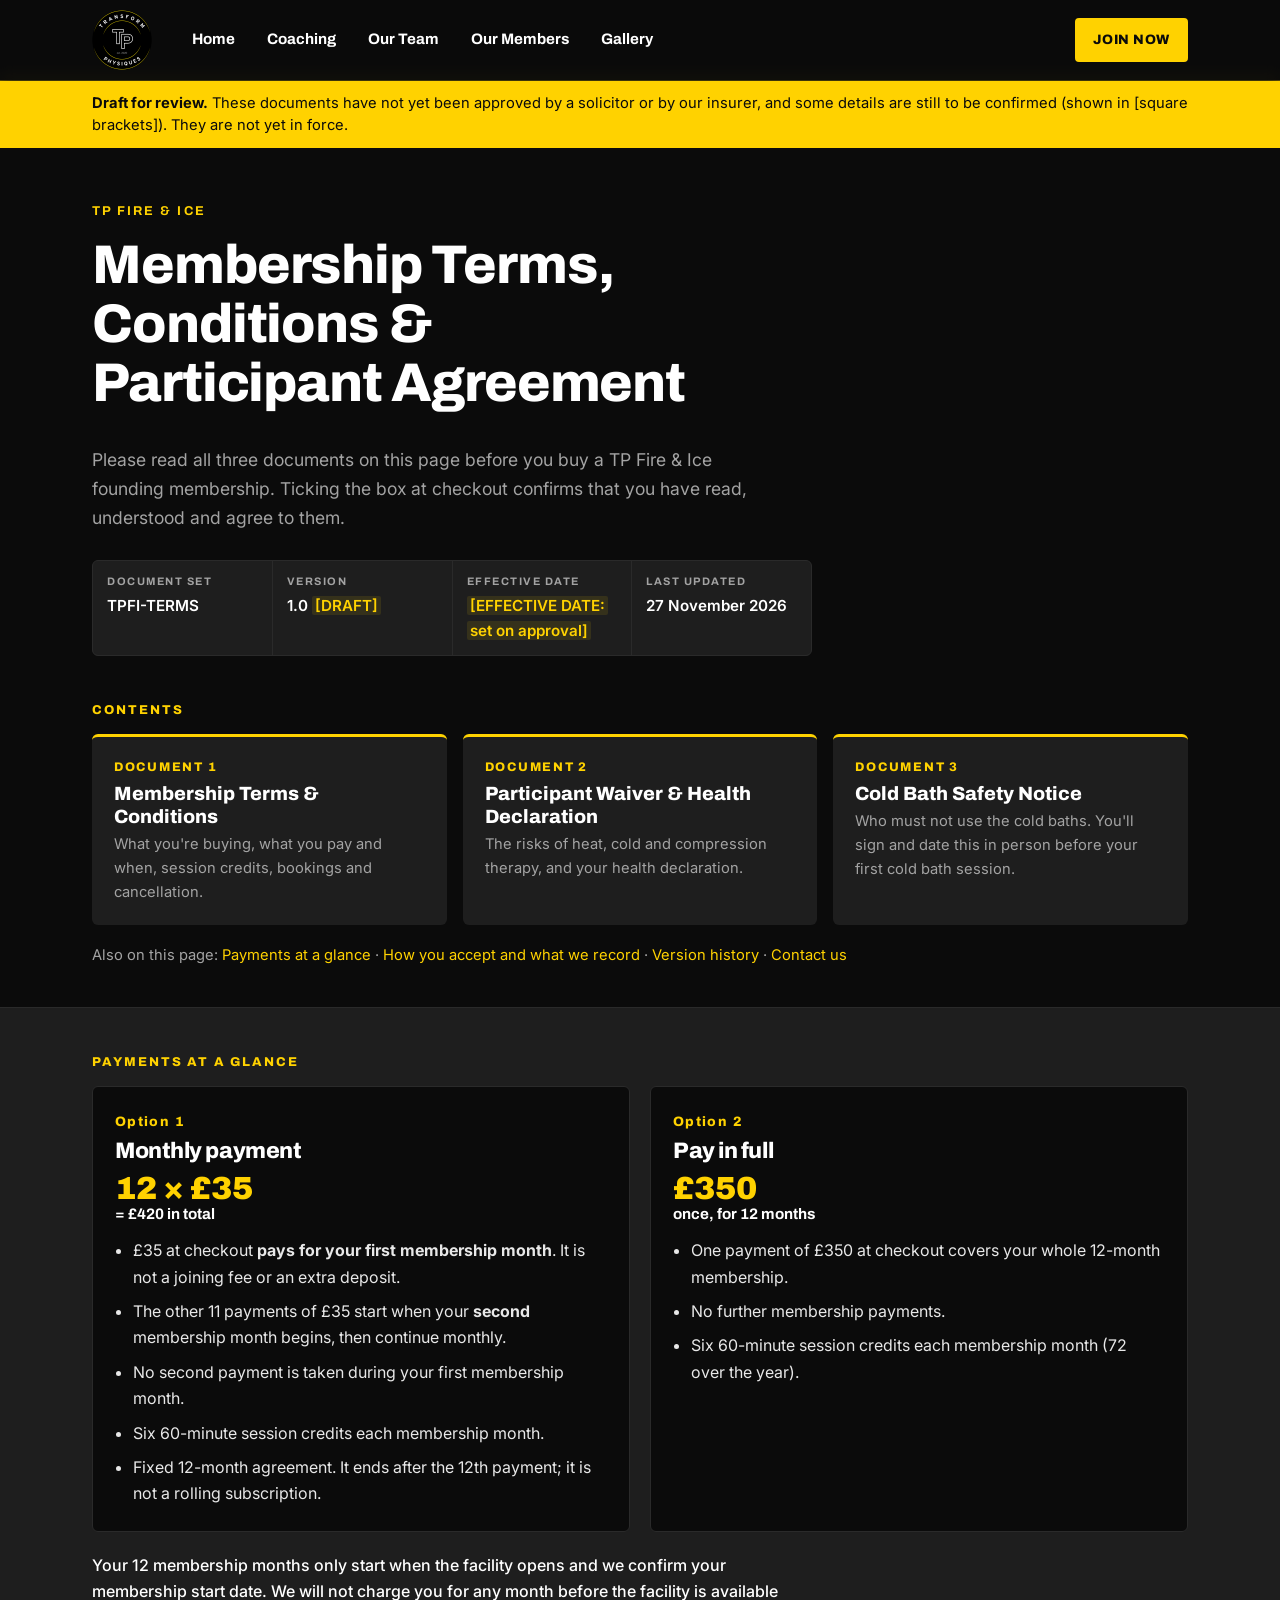
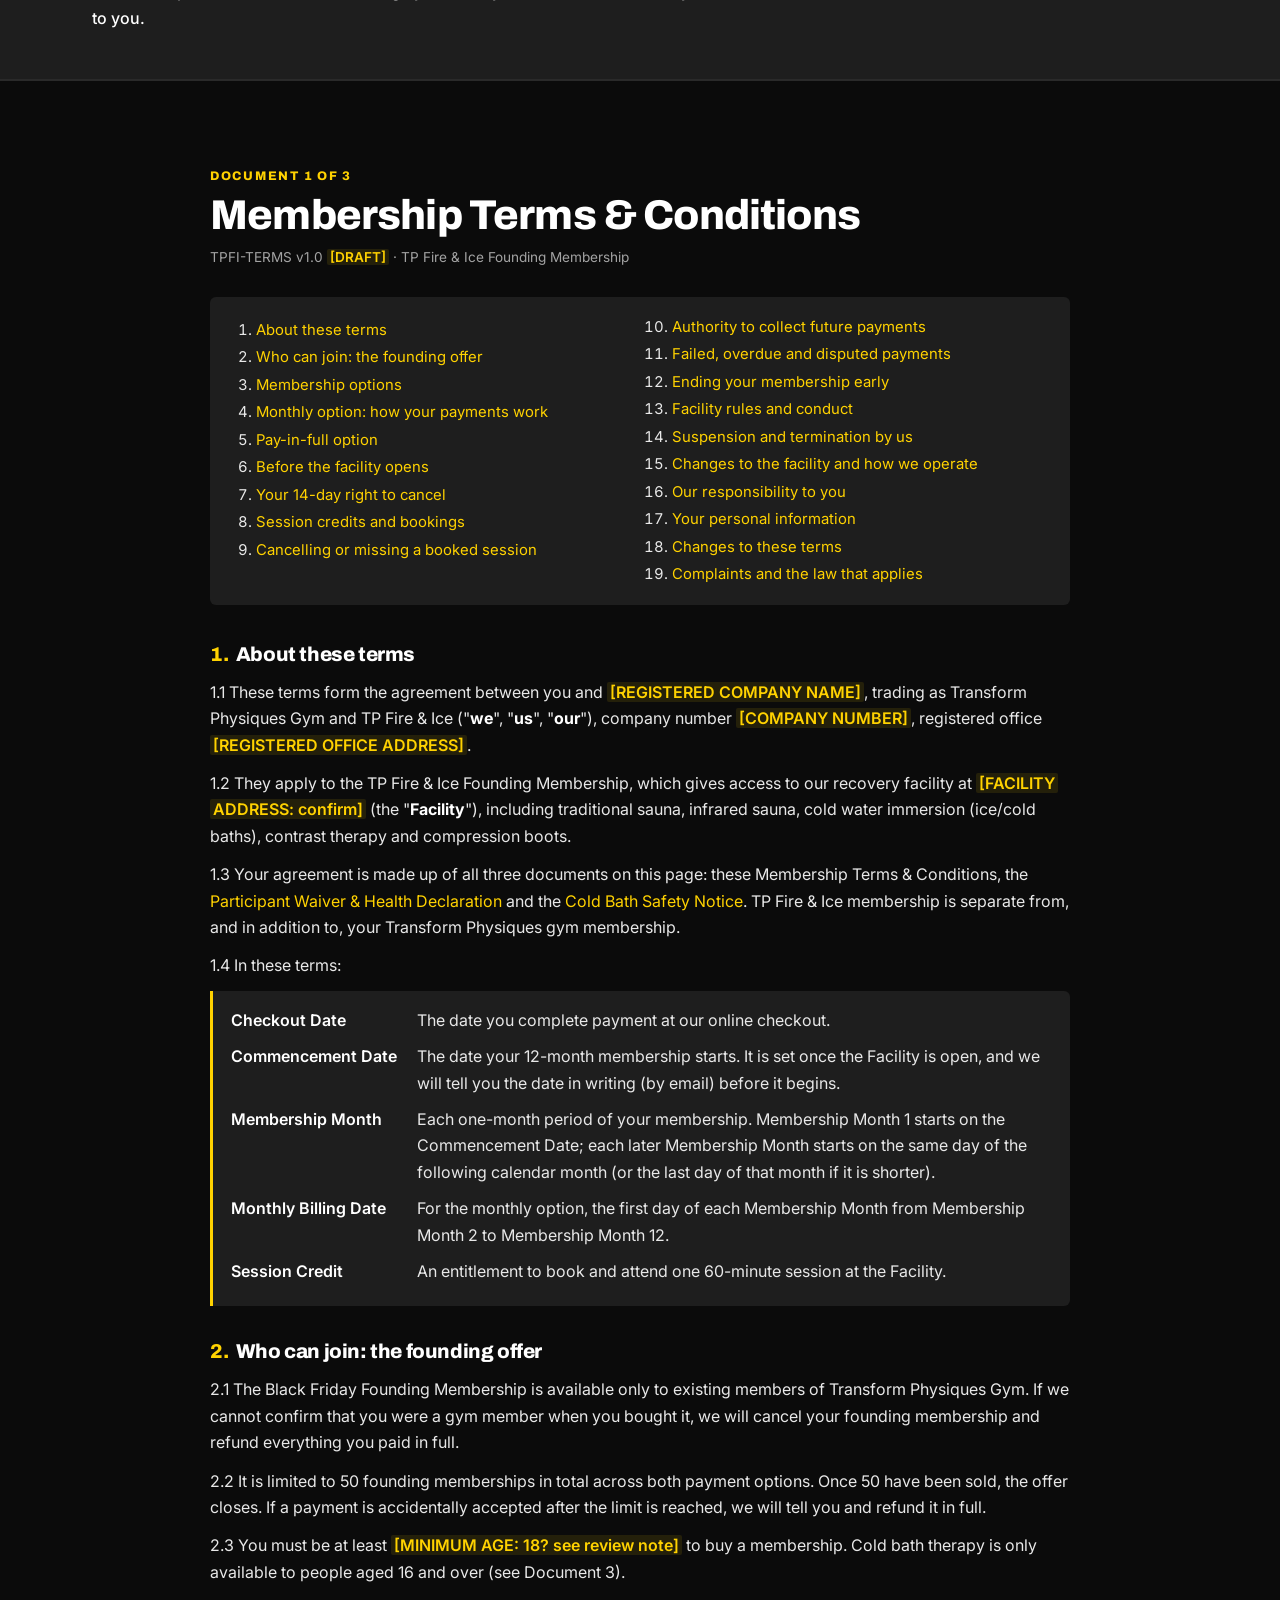
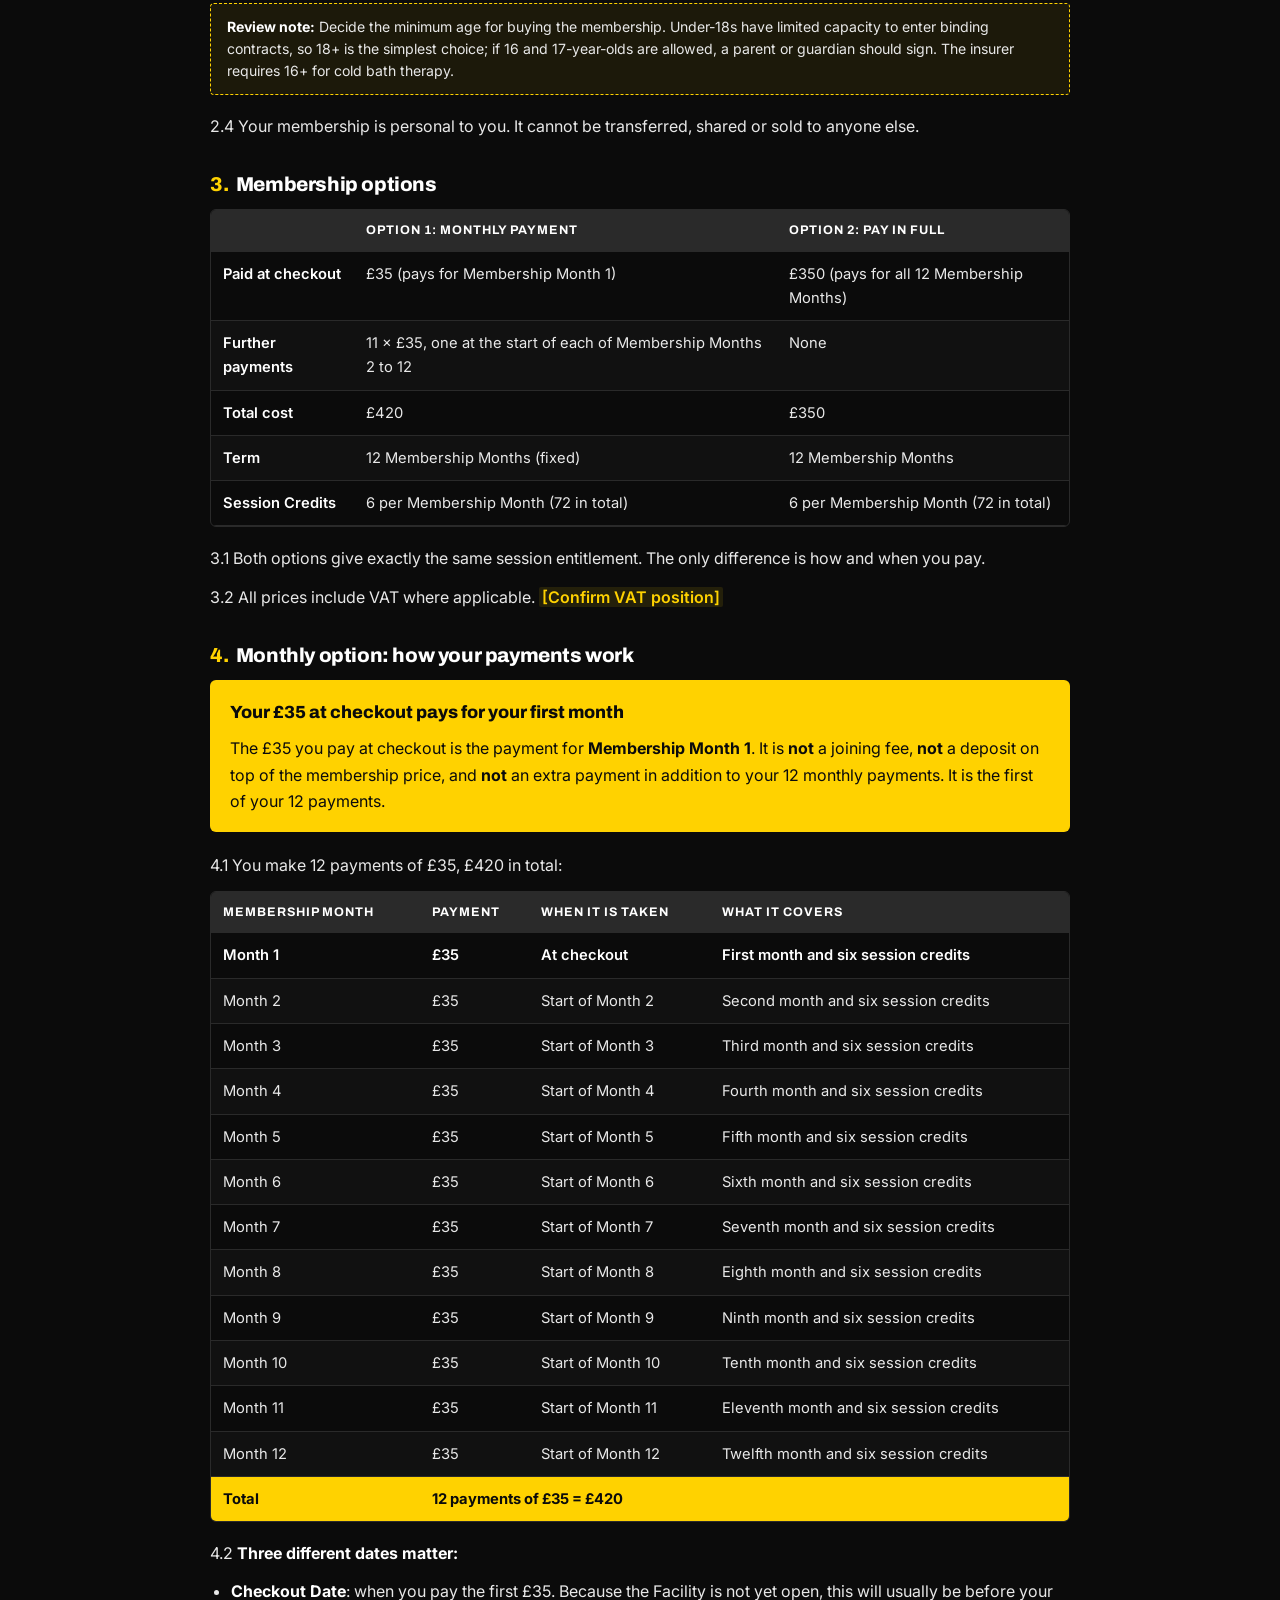
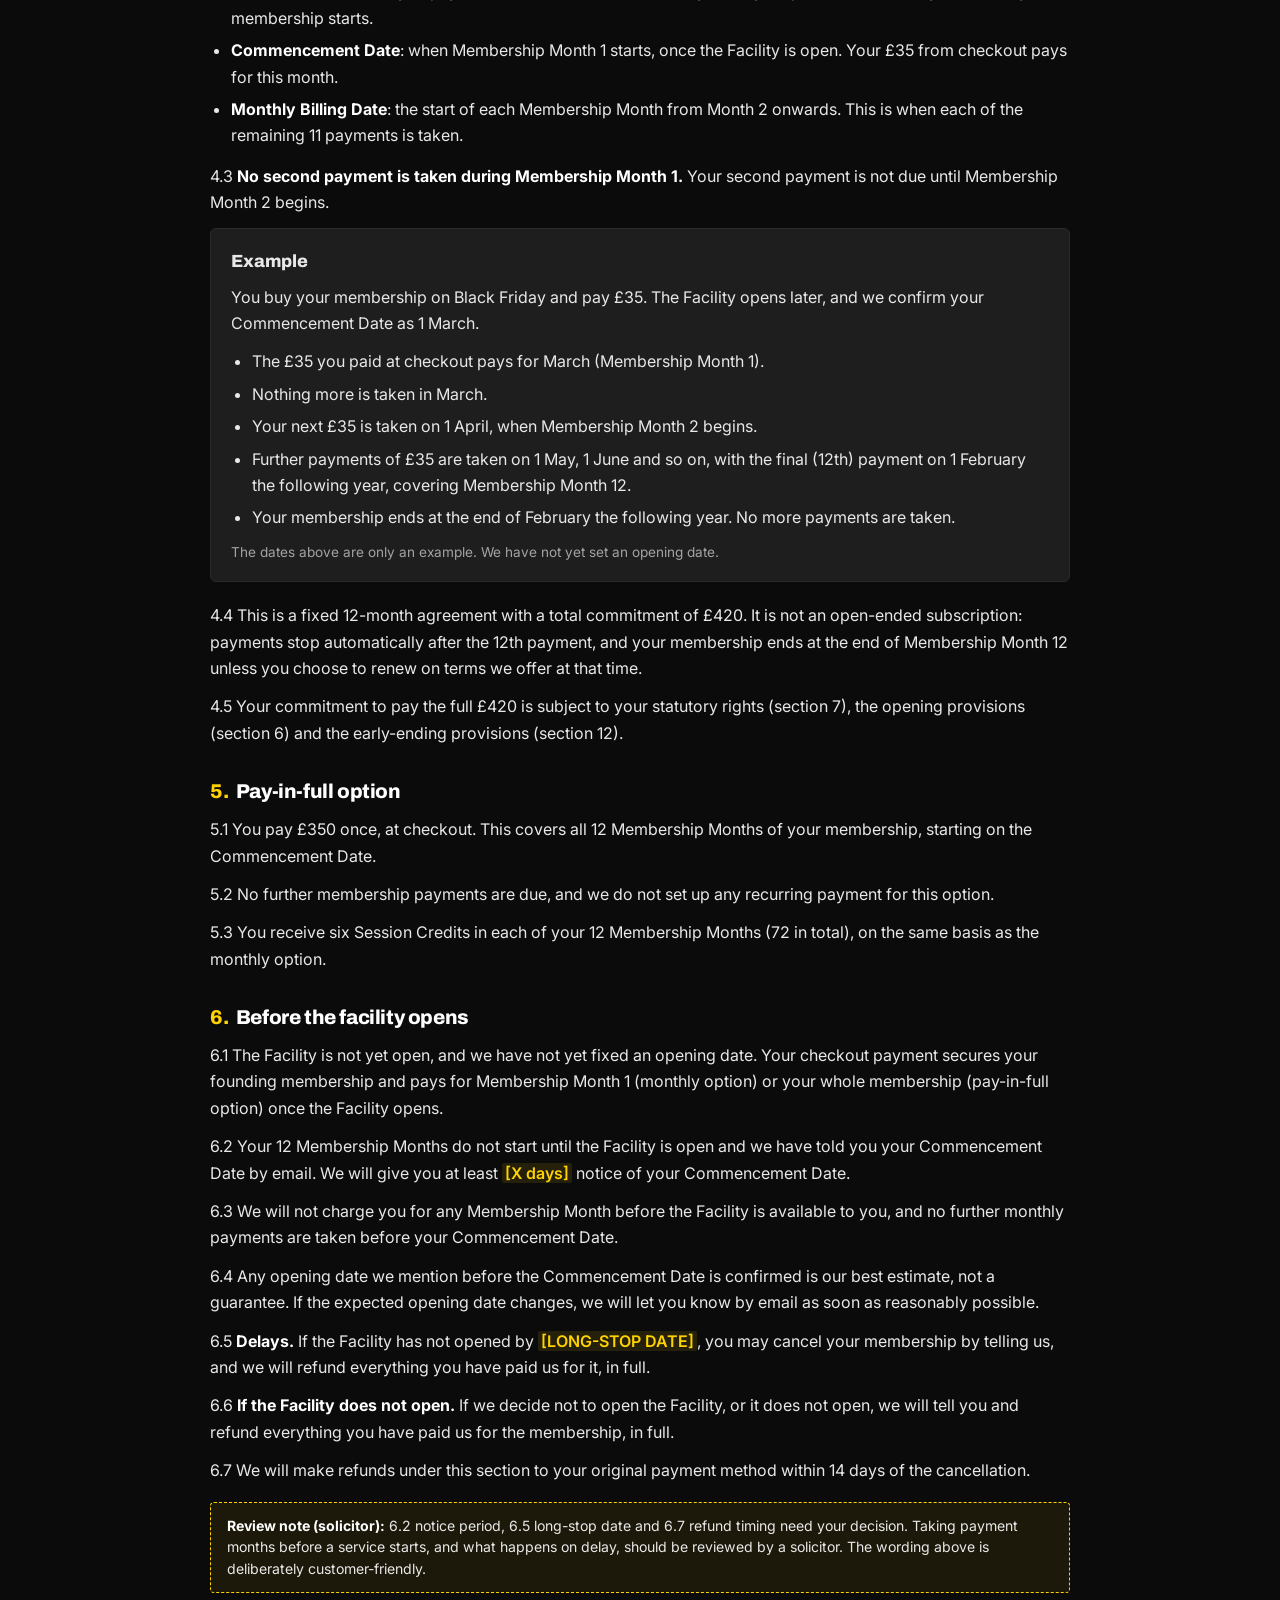
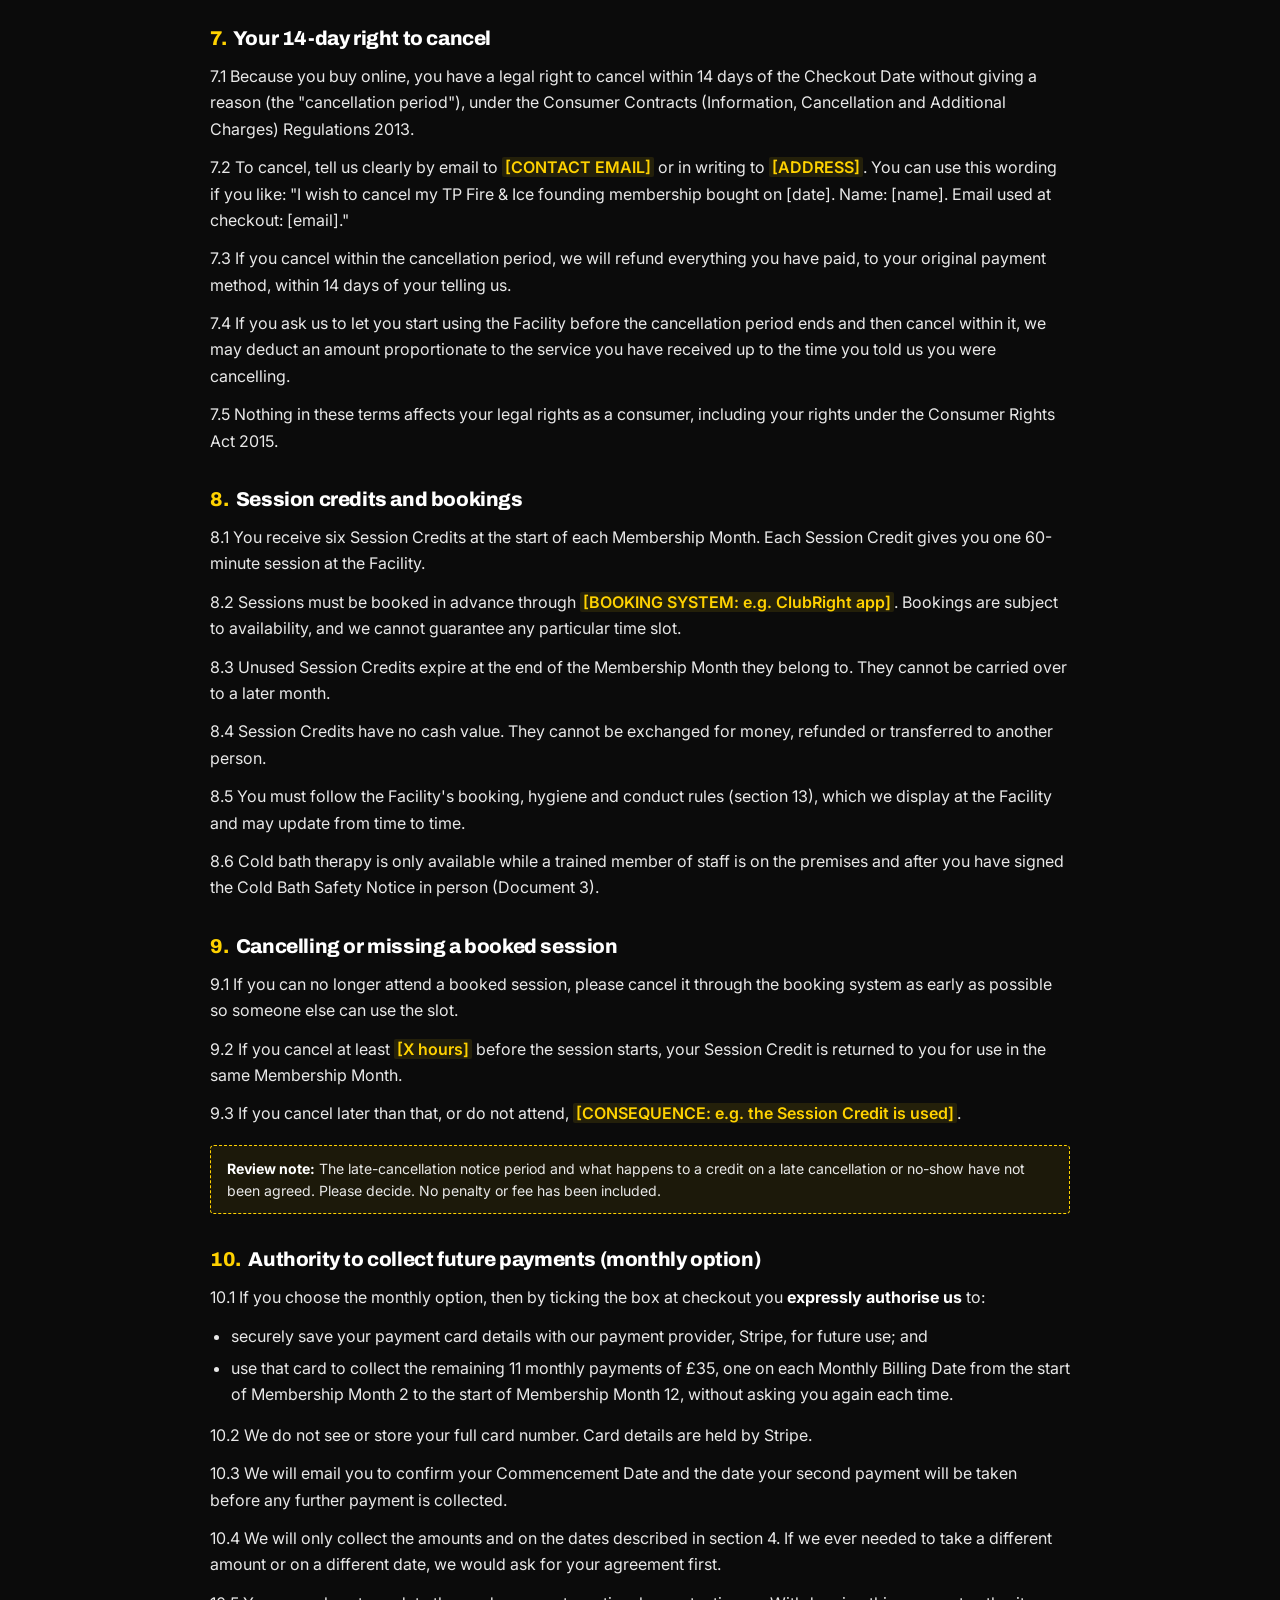
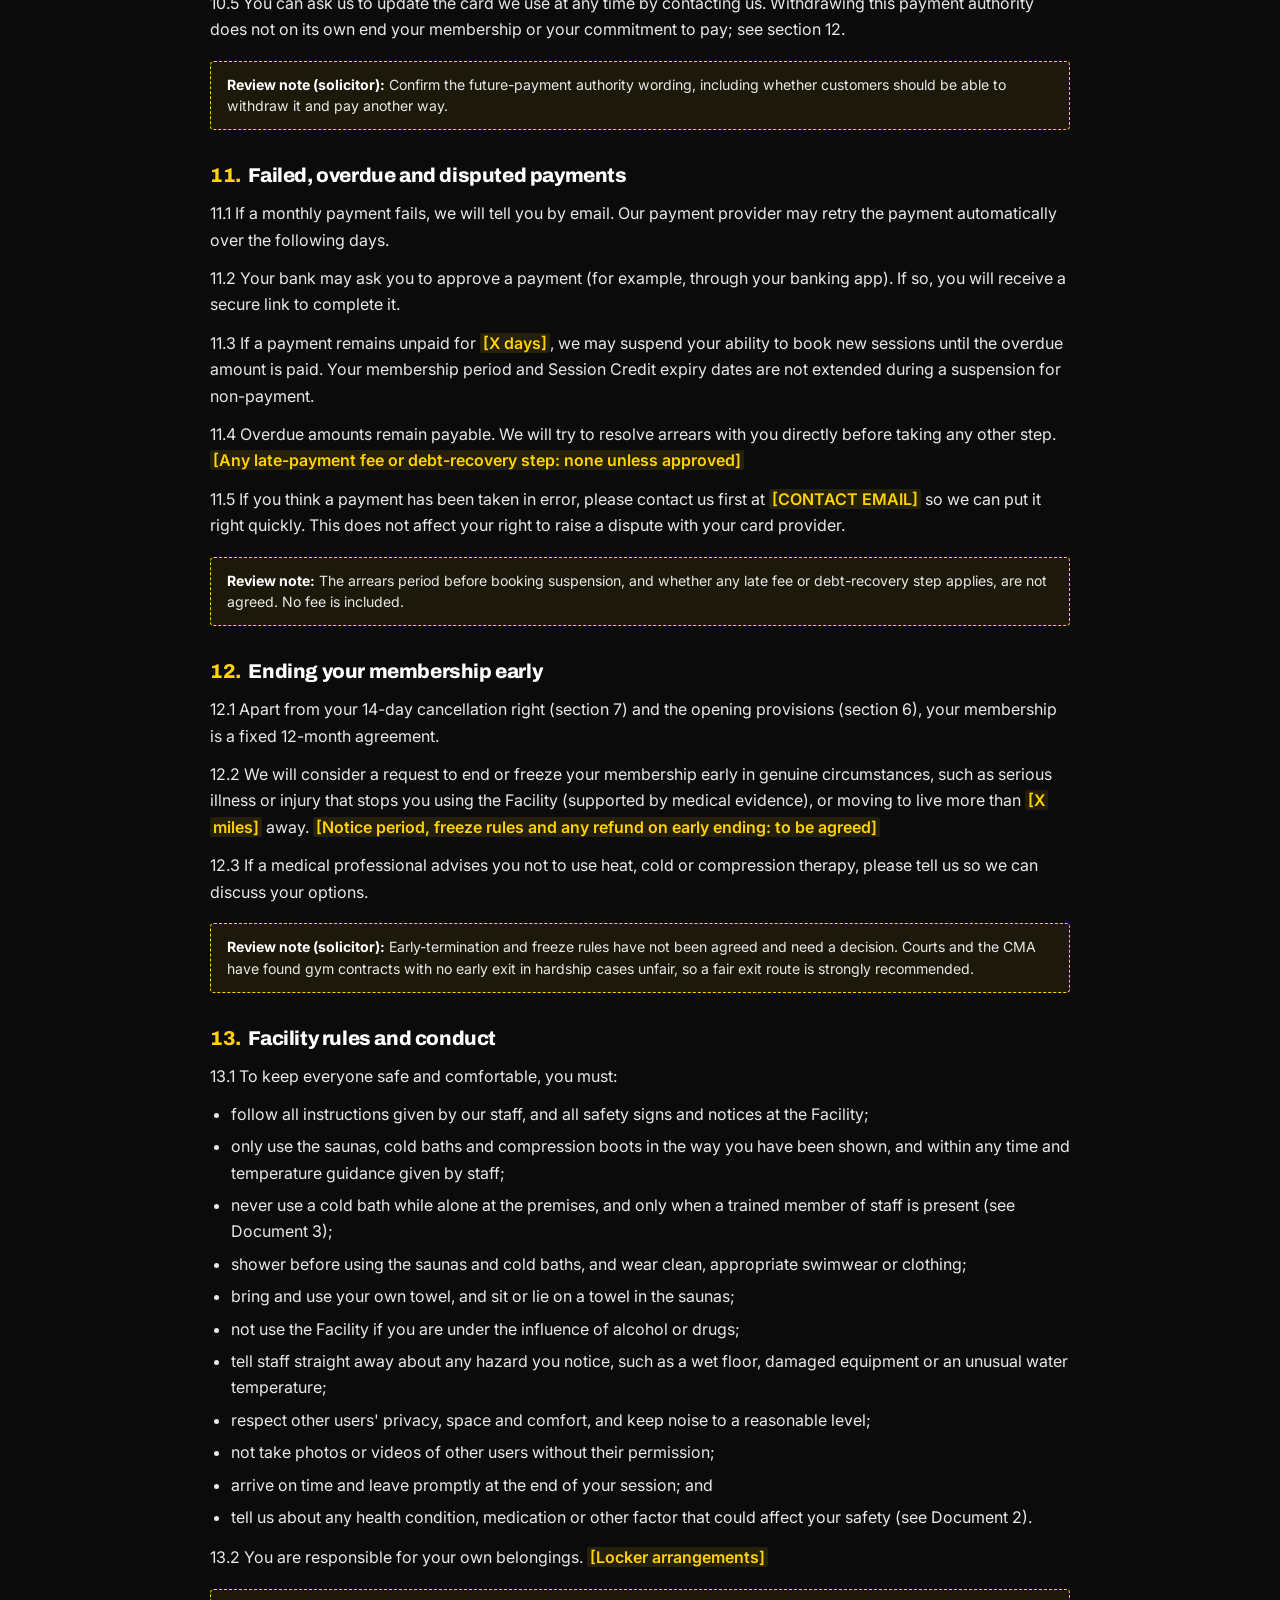
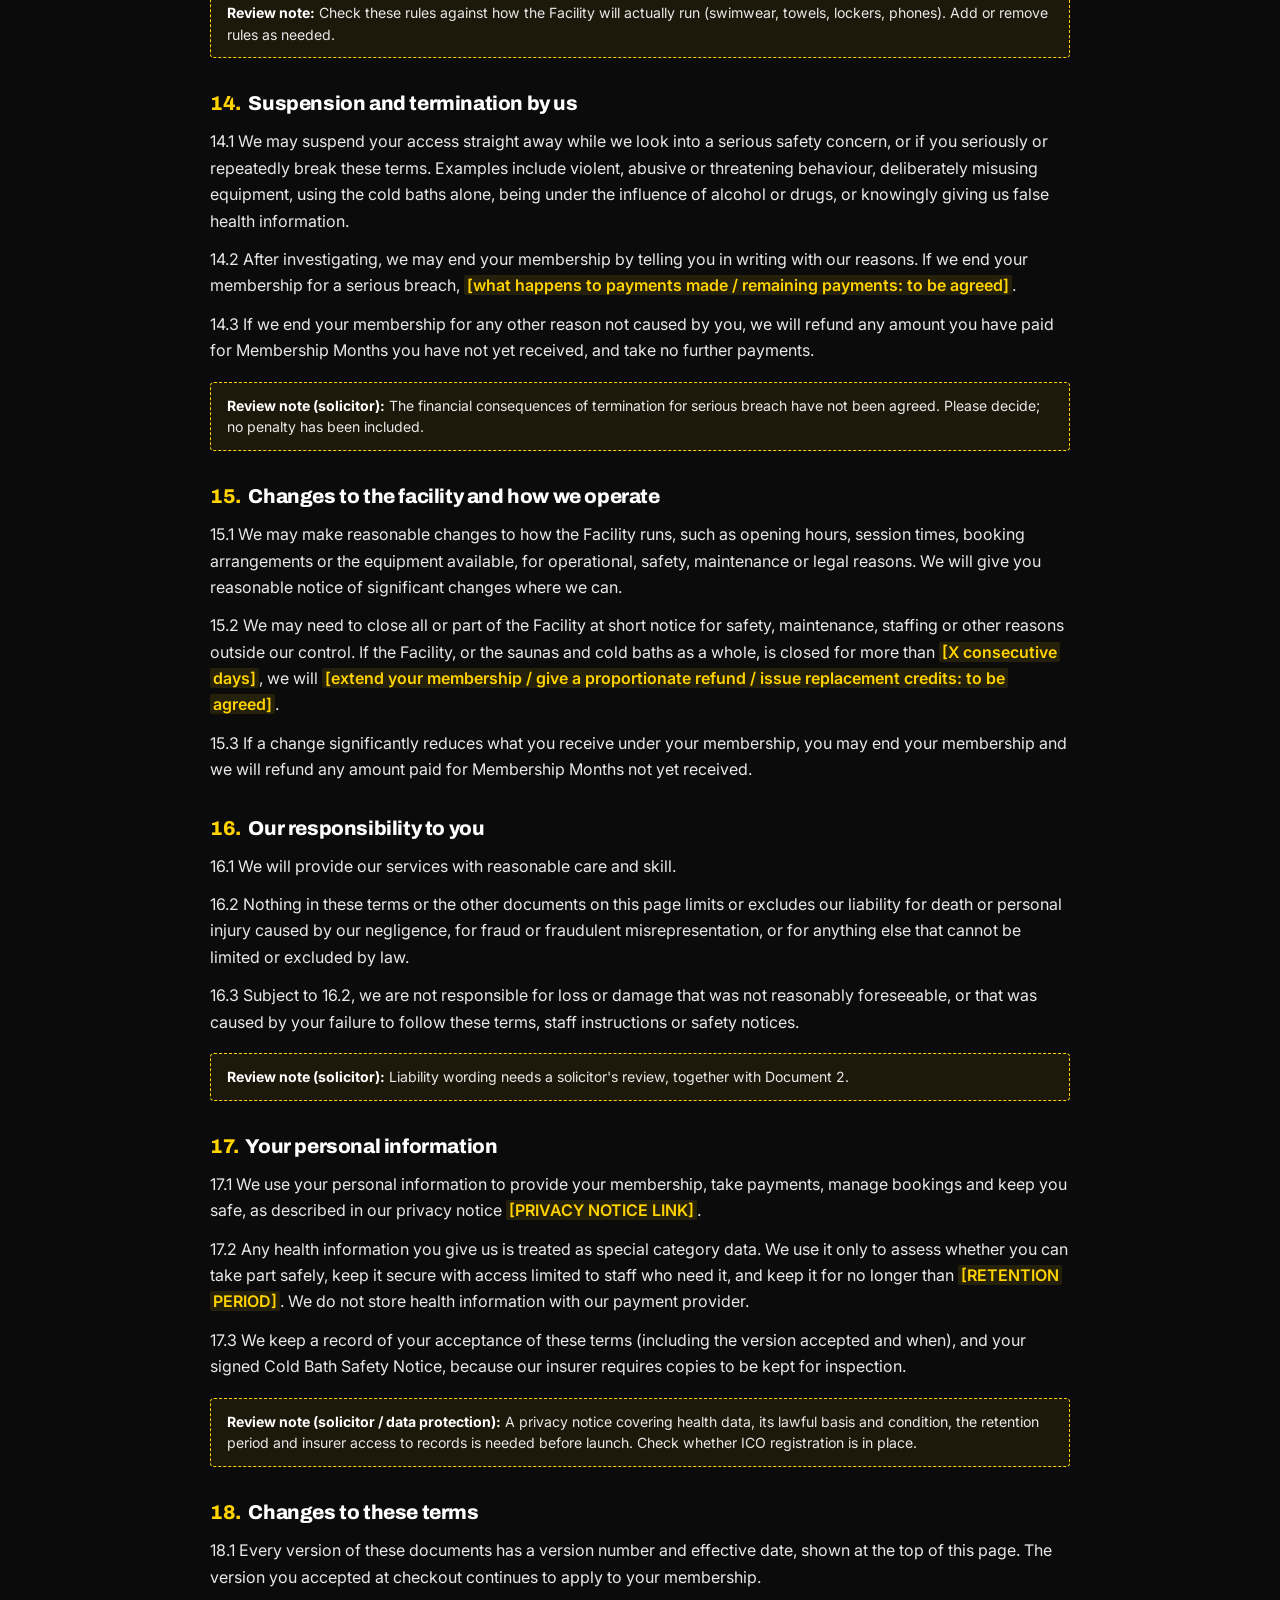
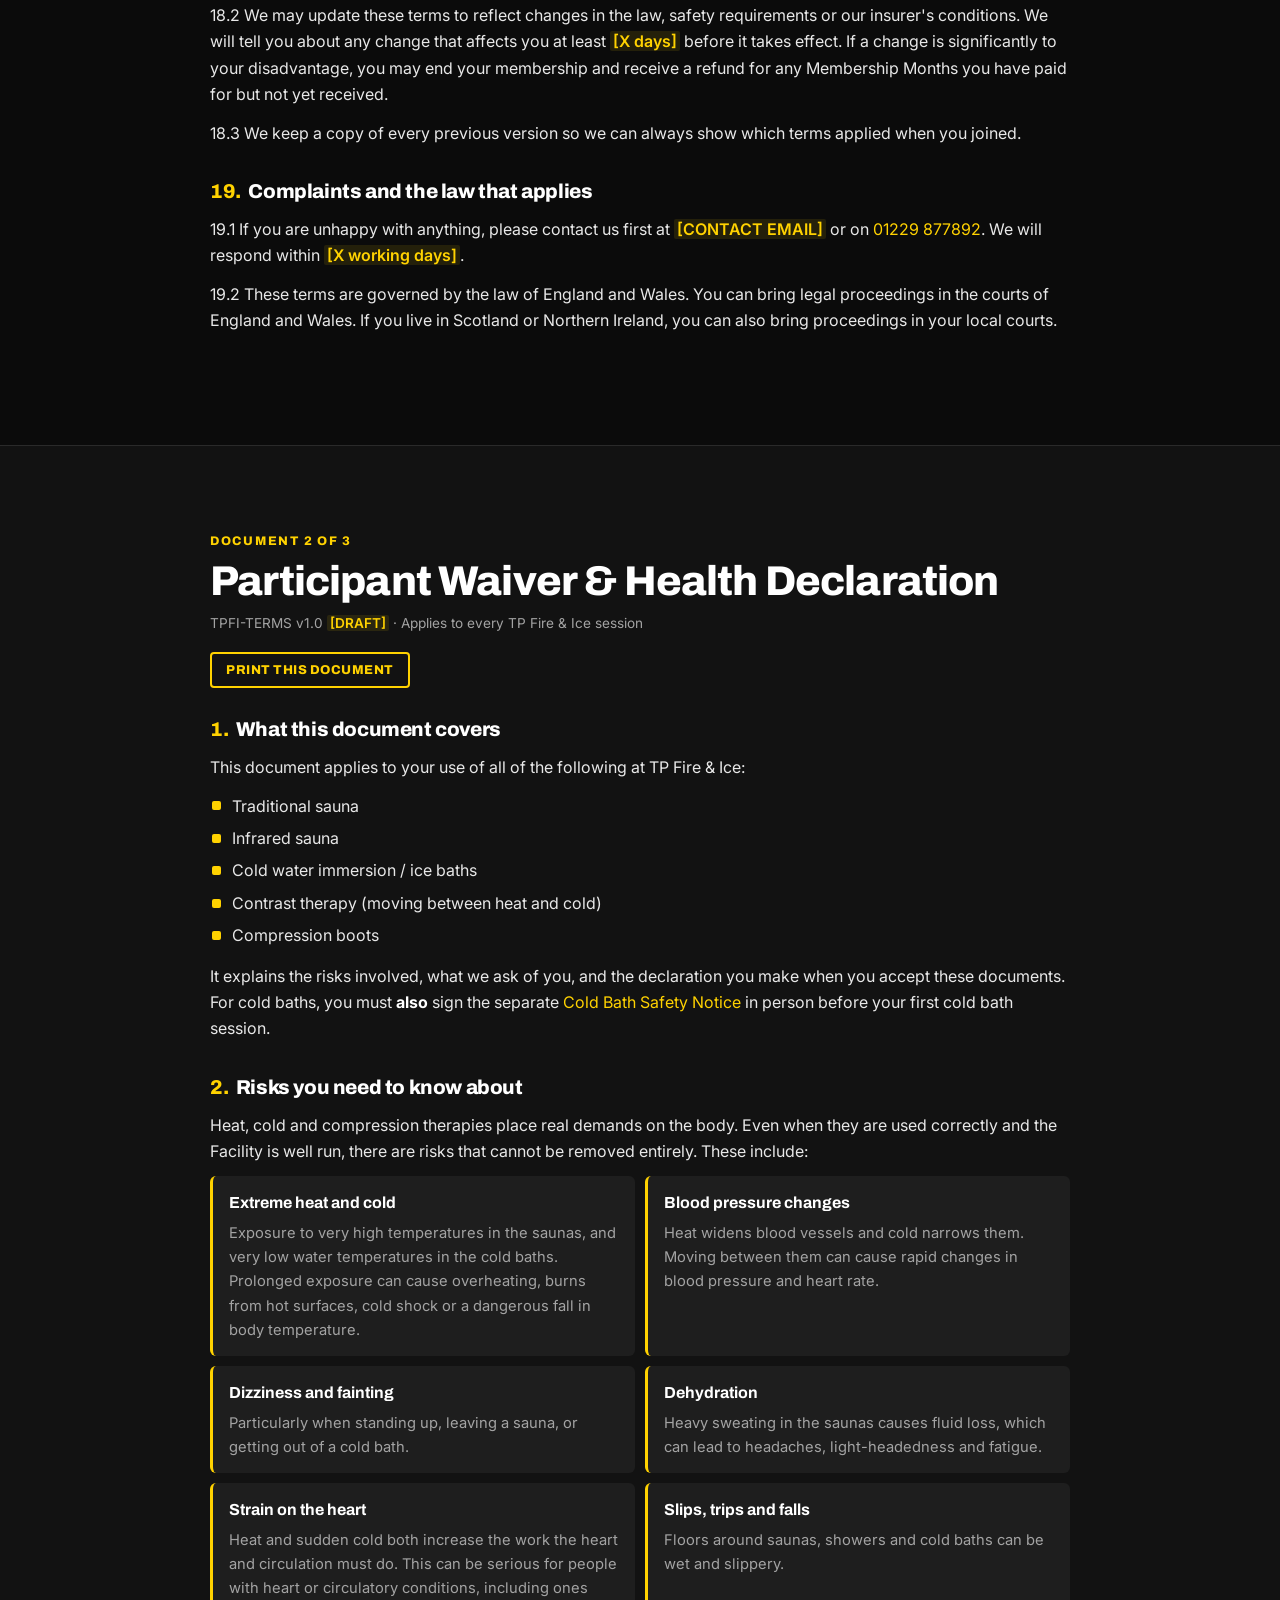
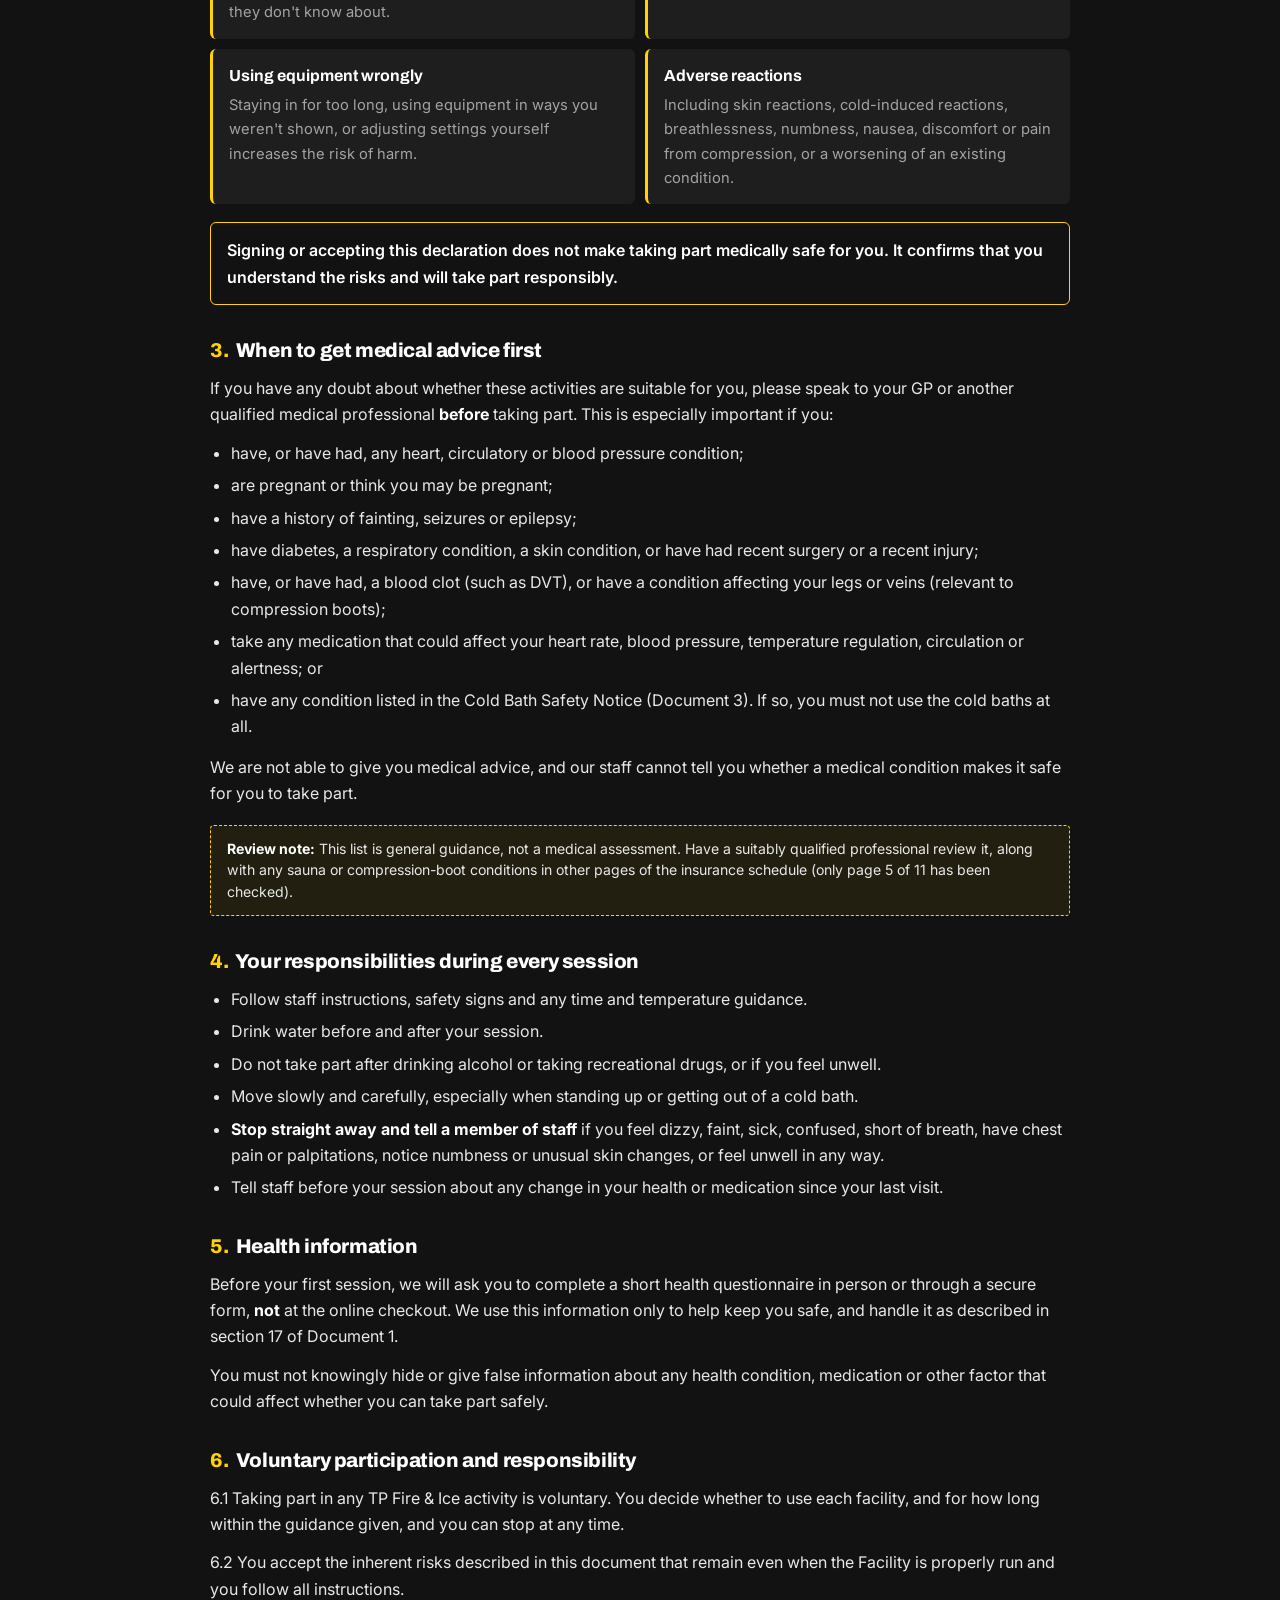
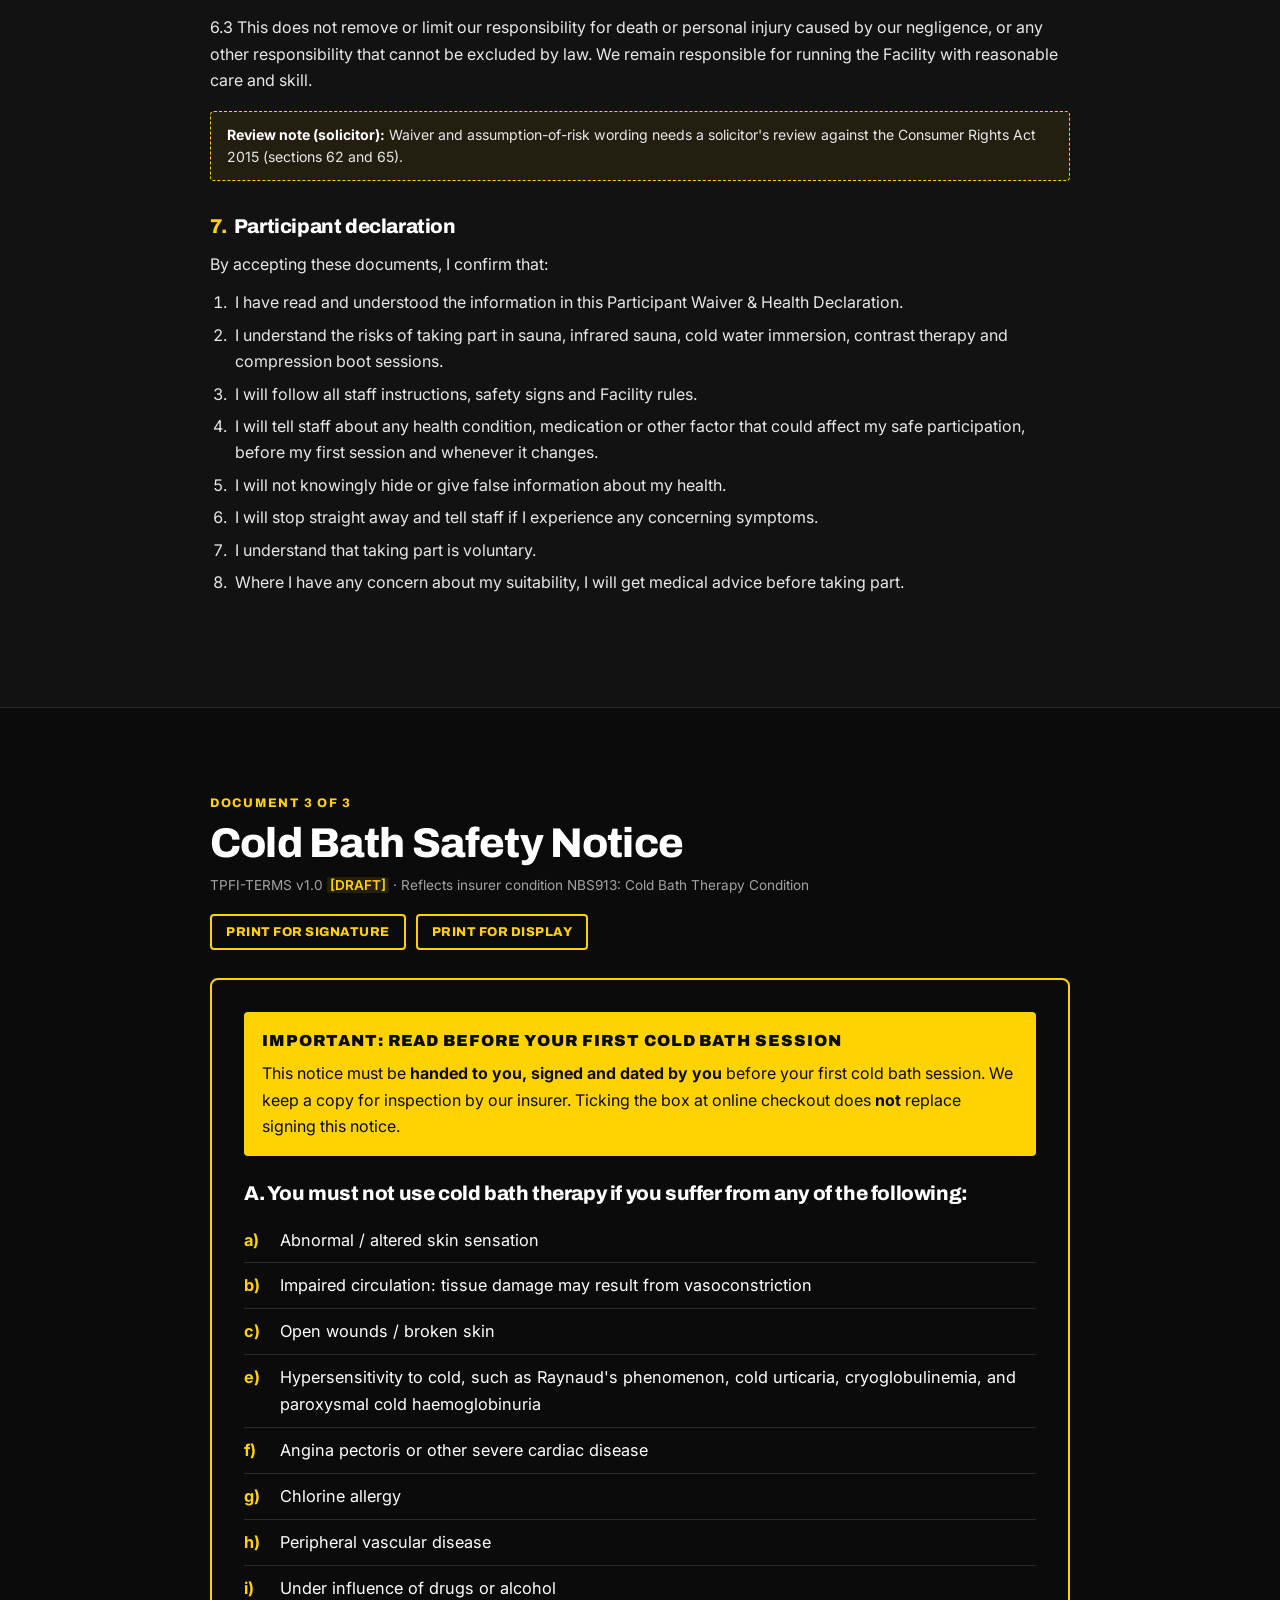
==== fire-and-ice-terms.html @ a5e2177a "Add draft TP Fire & Ice membership terms page New /fire-and-ice-terms page with the founding members" ====
<!DOCTYPE html>
<html lang="en-GB">
<head>
  <meta charset="UTF-8">
  <meta name="viewport" content="width=device-width, initial-scale=1">
  <title>TP Fire &amp; Ice – Membership Terms, Conditions &amp; Participant Agreement | Transform Physiques Gym</title>
  <meta name="description" content="TP Fire &amp; Ice founding membership terms and conditions, participant waiver and health declaration, and cold bath safety notice.">
  <meta name="theme-color" content="#0B0B0B">

  <!-- ✏️ DRAFT: keep "noindex" while these documents are awaiting solicitor and insurer
       review. Remove this line once version 1.0 is approved and published. -->
  <meta name="robots" content="noindex">

  <link rel="icon" href="images/favicon-64.png" type="image/png">
  <link rel="apple-touch-icon" href="images/logo.png">

  <link rel="preconnect" href="https://fonts.googleapis.com">
  <link rel="preconnect" href="https://fonts.gstatic.com" crossorigin>
  <link href="https://fonts.googleapis.com/css2?family=Archivo:wght@700;800;900&family=Inter:wght@400;500;600&display=swap" rel="stylesheet">

  <link rel="stylesheet" href="css/styles.css">
  <link rel="stylesheet" href="css/terms.css">
</head>
<!--
  ✏️ DOCUMENT STATUS
  data-doc-status="draft"  → shows the yellow "draft" banner and the "Review note" boxes.
  data-doc-status="final"  → hides both. Only switch to "final" once the wording has been
                             approved by your solicitor and (for the Cold Bath Safety Notice)
                             your insurer, and every [PLACEHOLDER] has been filled in.
-->
<body data-doc-status="draft">
  <a class="skip-link" href="#main">Skip to content</a>

  <!-- ===== HEADER ===== -->
  <header class="site-header">
    <div class="container header-inner">
      <a class="logo logo-img" href="index.html"><img src="images/logo-header.png" alt="Transform Physiques Gym, home" width="240" height="240"></a>

      <nav class="main-nav" aria-label="Main">
        <ul>
          <li><a href="index.html">Home</a></li>
          <li><a href="coaching.html">Coaching</a></li>
          <li><a href="team.html">Our Team</a></li>
          <li><a href="members.html">Our Members</a></li>
          <li><a href="gallery.html">Gallery</a></li>
        </ul>
      </nav>

      <div class="header-actions">
        <a class="btn" data-join href="#">Join now</a>
        <button class="nav-toggle" type="button" aria-label="Menu" aria-expanded="false">
          <span></span><span></span><span></span>
        </button>
      </div>
    </div>
  </header>

  <main id="main" class="terms-page">

    <!-- ===== DRAFT BANNER (hidden when data-doc-status="final") ===== -->
    <div class="draft-banner" role="note">
      <div class="container">
        <strong>Draft for review.</strong> These documents have not yet been approved by a solicitor or by our insurer, and some details are still to be confirmed (shown in [square brackets]). They are not yet in force.
      </div>
    </div>

    <!-- ===== INTRO ===== -->
    <section class="page-intro terms-intro">
      <div class="container">
        <span class="eyebrow">TP Fire &amp; Ice</span>
        <h1>Membership Terms, Conditions &amp; Participant Agreement</h1>
        <p>Please read all three documents on this page before you buy a TP Fire &amp; Ice founding membership. Ticking the box at checkout confirms that you have read, understood and agree to them.</p>

        <dl class="doc-meta">
          <div><dt>Document set</dt><dd>TPFI-TERMS</dd></div>
          <div><dt>Version</dt><dd>1.0 <span class="ph">[DRAFT]</span></dd></div>
          <div><dt>Effective date</dt><dd><span class="ph">[EFFECTIVE DATE: set on approval]</span></dd></div>
          <div><dt>Last updated</dt><dd>27 November 2026</dd></div>
        </dl>
      </div>
    </section>

    <!-- ===== CONTENTS ===== -->
    <section class="terms-contents" aria-labelledby="contents-title">
      <div class="container">
        <h2 id="contents-title" class="contents-title">Contents</h2>
        <ol class="doc-cards">
          <li>
            <a class="doc-card" href="#membership-terms">
              <span class="doc-num">Document 1</span>
              <span class="doc-name">Membership Terms &amp; Conditions</span>
              <span class="doc-desc">What you're buying, what you pay and when, session credits, bookings and cancellation.</span>
            </a>
          </li>
          <li>
            <a class="doc-card" href="#participant-waiver">
              <span class="doc-num">Document 2</span>
              <span class="doc-name">Participant Waiver &amp; Health Declaration</span>
              <span class="doc-desc">The risks of heat, cold and compression therapy, and your health declaration.</span>
            </a>
          </li>
          <li>
            <a class="doc-card" href="#cold-bath-notice">
              <span class="doc-num">Document 3</span>
              <span class="doc-name">Cold Bath Safety Notice</span>
              <span class="doc-desc">Who must not use the cold baths. You'll sign and date this in person before your first cold bath session.</span>
            </a>
          </li>
        </ol>
        <p class="contents-extra">Also on this page: <a href="#at-a-glance">Payments at a glance</a> · <a href="#acceptance">How you accept and what we record</a> · <a href="#version-history">Version history</a> · <a href="#contact">Contact us</a></p>
      </div>
    </section>

    <!-- ===== AT A GLANCE ===== -->
    <section class="terms-glance" id="at-a-glance" aria-labelledby="glance-title">
      <div class="container">
        <h2 id="glance-title" class="glance-title">Payments at a glance</h2>
        <div class="glance-grid">
          <article class="glance-card">
            <span class="usp-num">Option 1</span>
            <h3>Monthly payment</h3>
            <p class="glance-price">12 × £35 <span>= £420 in total</span></p>
            <ul>
              <li>£35 at checkout <strong>pays for your first membership month</strong>. It is not a joining fee or an extra deposit.</li>
              <li>The other 11 payments of £35 start when your <strong>second</strong> membership month begins, then continue monthly.</li>
              <li>No second payment is taken during your first membership month.</li>
              <li>Six 60-minute session credits each membership month.</li>
              <li>Fixed 12-month agreement. It ends after the 12th payment; it is not a rolling subscription.</li>
            </ul>
          </article>
          <article class="glance-card">
            <span class="usp-num">Option 2</span>
            <h3>Pay in full</h3>
            <p class="glance-price">£350 <span>once, for 12 months</span></p>
            <ul>
              <li>One payment of £350 at checkout covers your whole 12-month membership.</li>
              <li>No further membership payments.</li>
              <li>Six 60-minute session credits each membership month (72 over the year).</li>
            </ul>
          </article>
        </div>
        <p class="glance-note">Your 12 membership months only start when the facility opens and we confirm your membership start date. We will not charge you for any month before the facility is available to you.</p>
      </div>
    </section>

    <!-- =========================================================
         DOCUMENT 1: MEMBERSHIP TERMS & CONDITIONS
         ========================================================= -->
    <article class="terms-doc" id="membership-terms" aria-labelledby="doc1-title">
      <div class="container">
        <header class="doc-head">
          <span class="doc-num">Document 1 of 3</span>
          <h2 id="doc1-title">Membership Terms &amp; Conditions</h2>
          <p class="doc-ref">TPFI-TERMS v1.0 <span class="ph">[DRAFT]</span> · TP Fire &amp; Ice Founding Membership</p>
        </header>

        <nav class="doc-toc" aria-label="Sections in Document 1">
          <ol>
            <li><a href="#t1">About these terms</a></li>
            <li><a href="#t2">Who can join: the founding offer</a></li>
            <li><a href="#t3">Membership options</a></li>
            <li><a href="#t4">Monthly option: how your payments work</a></li>
            <li><a href="#t5">Pay-in-full option</a></li>
            <li><a href="#t6">Before the facility opens</a></li>
            <li><a href="#t7">Your 14-day right to cancel</a></li>
            <li><a href="#t8">Session credits and bookings</a></li>
            <li><a href="#t9">Cancelling or missing a booked session</a></li>
            <li><a href="#t10">Authority to collect future payments</a></li>
            <li><a href="#t11">Failed, overdue and disputed payments</a></li>
            <li><a href="#t12">Ending your membership early</a></li>
            <li><a href="#t13">Facility rules and conduct</a></li>
            <li><a href="#t14">Suspension and termination by us</a></li>
            <li><a href="#t15">Changes to the facility and how we operate</a></li>
            <li><a href="#t16">Our responsibility to you</a></li>
            <li><a href="#t17">Your personal information</a></li>
            <li><a href="#t18">Changes to these terms</a></li>
            <li><a href="#t19">Complaints and the law that applies</a></li>
          </ol>
        </nav>

        <!-- 1 -->
        <section class="clause" id="t1">
          <h3><span class="clause-num">1.</span> About these terms</h3>
          <p>1.1 These terms form the agreement between you and <span class="ph">[REGISTERED COMPANY NAME]</span>, trading as Transform Physiques Gym and TP Fire &amp; Ice ("<strong>we</strong>", "<strong>us</strong>", "<strong>our</strong>"), company number <span class="ph">[COMPANY NUMBER]</span>, registered office <span class="ph">[REGISTERED OFFICE ADDRESS]</span>.</p>
          <p>1.2 They apply to the TP Fire &amp; Ice Founding Membership, which gives access to our recovery facility at <span class="ph">[FACILITY ADDRESS: confirm]</span> (the "<strong>Facility</strong>"), including traditional sauna, infrared sauna, cold water immersion (ice/cold baths), contrast therapy and compression boots.</p>
          <p>1.3 Your agreement is made up of all three documents on this page: these Membership Terms &amp; Conditions, the <a href="#participant-waiver">Participant Waiver &amp; Health Declaration</a> and the <a href="#cold-bath-notice">Cold Bath Safety Notice</a>. TP Fire &amp; Ice membership is separate from, and in addition to, your Transform Physiques gym membership.</p>
          <p>1.4 In these terms:</p>
          <dl class="defs">
            <dt>Checkout Date</dt>
            <dd>The date you complete payment at our online checkout.</dd>
            <dt>Commencement Date</dt>
            <dd>The date your 12-month membership starts. It is set once the Facility is open, and we will tell you the date in writing (by email) before it begins.</dd>
            <dt>Membership Month</dt>
            <dd>Each one-month period of your membership. Membership Month 1 starts on the Commencement Date; each later Membership Month starts on the same day of the following calendar month (or the last day of that month if it is shorter).</dd>
            <dt>Monthly Billing Date</dt>
            <dd>For the monthly option, the first day of each Membership Month from Membership Month 2 to Membership Month 12.</dd>
            <dt>Session Credit</dt>
            <dd>An entitlement to book and attend one 60-minute session at the Facility.</dd>
          </dl>
        </section>

        <!-- 2 -->
        <section class="clause" id="t2">
          <h3><span class="clause-num">2.</span> Who can join: the founding offer</h3>
          <p>2.1 The Black Friday Founding Membership is available only to existing members of Transform Physiques Gym. If we cannot confirm that you were a gym member when you bought it, we will cancel your founding membership and refund everything you paid in full.</p>
          <p>2.2 It is limited to 50 founding memberships in total across both payment options. Once 50 have been sold, the offer closes. If a payment is accidentally accepted after the limit is reached, we will tell you and refund it in full.</p>
          <p>2.3 You must be at least <span class="ph">[MINIMUM AGE: 18? see review note]</span> to buy a membership. Cold bath therapy is only available to people aged 16 and over (see Document 3).</p>
          <aside class="review-note"><strong>Review note:</strong> Decide the minimum age for buying the membership. Under-18s have limited capacity to enter binding contracts, so 18+ is the simplest choice; if 16 and 17-year-olds are allowed, a parent or guardian should sign. The insurer requires 16+ for cold bath therapy.</aside>
          <p>2.4 Your membership is personal to you. It cannot be transferred, shared or sold to anyone else.</p>
        </section>

        <!-- 3 -->
        <section class="clause" id="t3">
          <h3><span class="clause-num">3.</span> Membership options</h3>
          <div class="table-wrap">
            <table class="terms-table">
              <thead>
                <tr><th scope="col"></th><th scope="col">Option 1: Monthly payment</th><th scope="col">Option 2: Pay in full</th></tr>
              </thead>
              <tbody>
                <tr><th scope="row">Paid at checkout</th><td>£35 (pays for Membership Month 1)</td><td>£350 (pays for all 12 Membership Months)</td></tr>
                <tr><th scope="row">Further payments</th><td>11 × £35, one at the start of each of Membership Months 2 to 12</td><td>None</td></tr>
                <tr><th scope="row">Total cost</th><td>£420</td><td>£350</td></tr>
                <tr><th scope="row">Term</th><td>12 Membership Months (fixed)</td><td>12 Membership Months</td></tr>
                <tr><th scope="row">Session Credits</th><td>6 per Membership Month (72 in total)</td><td>6 per Membership Month (72 in total)</td></tr>
              </tbody>
            </table>
          </div>
          <p>3.1 Both options give exactly the same session entitlement. The only difference is how and when you pay.</p>
          <p>3.2 All prices include VAT where applicable. <span class="ph">[Confirm VAT position]</span></p>
        </section>

        <!-- 4 -->
        <section class="clause" id="t4">
          <h3><span class="clause-num">4.</span> Monthly option: how your payments work</h3>
          <div class="key-box">
            <p class="key-title">Your £35 at checkout pays for your first month</p>
            <p>The £35 you pay at checkout is the payment for <strong>Membership Month 1</strong>. It is <strong>not</strong> a joining fee, <strong>not</strong> a deposit on top of the membership price, and <strong>not</strong> an extra payment in addition to your 12 monthly payments. It is the first of your 12 payments.</p>
          </div>
          <p>4.1 You make 12 payments of £35, £420 in total:</p>
          <div class="table-wrap">
            <table class="terms-table schedule-table">
              <thead>
                <tr><th scope="col">Membership month</th><th scope="col">Payment</th><th scope="col">When it is taken</th><th scope="col">What it covers</th></tr>
              </thead>
              <tbody>
                <tr><td>Month 1</td><td>£35</td><td>At checkout</td><td>First month and six session credits</td></tr>
                <tr><td>Month 2</td><td>£35</td><td>Start of Month 2</td><td>Second month and six session credits</td></tr>
                <tr><td>Month 3</td><td>£35</td><td>Start of Month 3</td><td>Third month and six session credits</td></tr>
                <tr><td>Month 4</td><td>£35</td><td>Start of Month 4</td><td>Fourth month and six session credits</td></tr>
                <tr><td>Month 5</td><td>£35</td><td>Start of Month 5</td><td>Fifth month and six session credits</td></tr>
                <tr><td>Month 6</td><td>£35</td><td>Start of Month 6</td><td>Sixth month and six session credits</td></tr>
                <tr><td>Month 7</td><td>£35</td><td>Start of Month 7</td><td>Seventh month and six session credits</td></tr>
                <tr><td>Month 8</td><td>£35</td><td>Start of Month 8</td><td>Eighth month and six session credits</td></tr>
                <tr><td>Month 9</td><td>£35</td><td>Start of Month 9</td><td>Ninth month and six session credits</td></tr>
                <tr><td>Month 10</td><td>£35</td><td>Start of Month 10</td><td>Tenth month and six session credits</td></tr>
                <tr><td>Month 11</td><td>£35</td><td>Start of Month 11</td><td>Eleventh month and six session credits</td></tr>
                <tr><td>Month 12</td><td>£35</td><td>Start of Month 12</td><td>Twelfth month and six session credits</td></tr>
              </tbody>
              <tfoot>
                <tr><th scope="row">Total</th><td colspan="3"><strong>12 payments of £35 = £420</strong></td></tr>
              </tfoot>
            </table>
          </div>
          <p>4.2 <strong>Three different dates matter:</strong></p>
          <ul>
            <li><strong>Checkout Date</strong>: when you pay the first £35. Because the Facility is not yet open, this will usually be before your membership starts.</li>
            <li><strong>Commencement Date</strong>: when Membership Month 1 starts, once the Facility is open. Your £35 from checkout pays for this month.</li>
            <li><strong>Monthly Billing Date</strong>: the start of each Membership Month from Month 2 onwards. This is when each of the remaining 11 payments is taken.</li>
          </ul>
          <p>4.3 <strong>No second payment is taken during Membership Month 1.</strong> Your second payment is not due until Membership Month 2 begins.</p>
          <div class="example-box">
            <p class="key-title">Example</p>
            <p>You buy your membership on Black Friday and pay £35. The Facility opens later, and we confirm your Commencement Date as 1 March.</p>
            <ul>
              <li>The £35 you paid at checkout pays for March (Membership Month 1).</li>
              <li>Nothing more is taken in March.</li>
              <li>Your next £35 is taken on 1 April, when Membership Month 2 begins.</li>
              <li>Further payments of £35 are taken on 1 May, 1 June and so on, with the final (12th) payment on 1 February the following year, covering Membership Month 12.</li>
              <li>Your membership ends at the end of February the following year. No more payments are taken.</li>
            </ul>
            <p class="small">The dates above are only an example. We have not yet set an opening date.</p>
          </div>
          <p>4.4 This is a fixed 12-month agreement with a total commitment of £420. It is not an open-ended subscription: payments stop automatically after the 12th payment, and your membership ends at the end of Membership Month 12 unless you choose to renew on terms we offer at that time.</p>
          <p>4.5 Your commitment to pay the full £420 is subject to your statutory rights (section 7), the opening provisions (section 6) and the early-ending provisions (section 12).</p>
        </section>

        <!-- 5 -->
        <section class="clause" id="t5">
          <h3><span class="clause-num">5.</span> Pay-in-full option</h3>
          <p>5.1 You pay £350 once, at checkout. This covers all 12 Membership Months of your membership, starting on the Commencement Date.</p>
          <p>5.2 No further membership payments are due, and we do not set up any recurring payment for this option.</p>
          <p>5.3 You receive six Session Credits in each of your 12 Membership Months (72 in total), on the same basis as the monthly option.</p>
        </section>

        <!-- 6 -->
        <section class="clause" id="t6">
          <h3><span class="clause-num">6.</span> Before the facility opens</h3>
          <p>6.1 The Facility is not yet open, and we have not yet fixed an opening date. Your checkout payment secures your founding membership and pays for Membership Month 1 (monthly option) or your whole membership (pay-in-full option) once the Facility opens.</p>
          <p>6.2 Your 12 Membership Months do not start until the Facility is open and we have told you your Commencement Date by email. We will give you at least <span class="ph">[X days]</span> notice of your Commencement Date.</p>
          <p>6.3 We will not charge you for any Membership Month before the Facility is available to you, and no further monthly payments are taken before your Commencement Date.</p>
          <p>6.4 Any opening date we mention before the Commencement Date is confirmed is our best estimate, not a guarantee. If the expected opening date changes, we will let you know by email as soon as reasonably possible.</p>
          <p>6.5 <strong>Delays.</strong> If the Facility has not opened by <span class="ph">[LONG-STOP DATE]</span>, you may cancel your membership by telling us, and we will refund everything you have paid us for it, in full.</p>
          <p>6.6 <strong>If the Facility does not open.</strong> If we decide not to open the Facility, or it does not open, we will tell you and refund everything you have paid us for the membership, in full.</p>
          <p>6.7 We will make refunds under this section to your original payment method within 14 days of the cancellation.</p>
          <aside class="review-note"><strong>Review note (solicitor):</strong> 6.2 notice period, 6.5 long-stop date and 6.7 refund timing need your decision. Taking payment months before a service starts, and what happens on delay, should be reviewed by a solicitor. The wording above is deliberately customer-friendly.</aside>
        </section>

        <!-- 7 -->
        <section class="clause" id="t7">
          <h3><span class="clause-num">7.</span> Your 14-day right to cancel</h3>
          <p>7.1 Because you buy online, you have a legal right to cancel within 14 days of the Checkout Date without giving a reason (the "cancellation period"), under the Consumer Contracts (Information, Cancellation and Additional Charges) Regulations 2013.</p>
          <p>7.2 To cancel, tell us clearly by email to <span class="ph">[CONTACT EMAIL]</span> or in writing to <span class="ph">[ADDRESS]</span>. You can use this wording if you like: "I wish to cancel my TP Fire &amp; Ice founding membership bought on [date]. Name: [name]. Email used at checkout: [email]."</p>
          <p>7.3 If you cancel within the cancellation period, we will refund everything you have paid, to your original payment method, within 14 days of your telling us.</p>
          <p>7.4 If you ask us to let you start using the Facility before the cancellation period ends and then cancel within it, we may deduct an amount proportionate to the service you have received up to the time you told us you were cancelling.</p>
          <p>7.5 Nothing in these terms affects your legal rights as a consumer, including your rights under the Consumer Rights Act 2015.</p>
        </section>

        <!-- 8 -->
        <section class="clause" id="t8">
          <h3><span class="clause-num">8.</span> Session credits and bookings</h3>
          <p>8.1 You receive six Session Credits at the start of each Membership Month. Each Session Credit gives you one 60-minute session at the Facility.</p>
          <p>8.2 Sessions must be booked in advance through <span class="ph">[BOOKING SYSTEM: e.g. ClubRight app]</span>. Bookings are subject to availability, and we cannot guarantee any particular time slot.</p>
          <p>8.3 Unused Session Credits expire at the end of the Membership Month they belong to. They cannot be carried over to a later month.</p>
          <p>8.4 Session Credits have no cash value. They cannot be exchanged for money, refunded or transferred to another person.</p>
          <p>8.5 You must follow the Facility's booking, hygiene and conduct rules (section 13), which we display at the Facility and may update from time to time.</p>
          <p>8.6 Cold bath therapy is only available while a trained member of staff is on the premises and after you have signed the Cold Bath Safety Notice in person (Document 3).</p>
        </section>

        <!-- 9 -->
        <section class="clause" id="t9">
          <h3><span class="clause-num">9.</span> Cancelling or missing a booked session</h3>
          <p>9.1 If you can no longer attend a booked session, please cancel it through the booking system as early as possible so someone else can use the slot.</p>
          <p>9.2 If you cancel at least <span class="ph">[X hours]</span> before the session starts, your Session Credit is returned to you for use in the same Membership Month.</p>
          <p>9.3 If you cancel later than that, or do not attend, <span class="ph">[CONSEQUENCE: e.g. the Session Credit is used]</span>.</p>
          <aside class="review-note"><strong>Review note:</strong> The late-cancellation notice period and what happens to a credit on a late cancellation or no-show have not been agreed. Please decide. No penalty or fee has been included.</aside>
        </section>

        <!-- 10 -->
        <section class="clause" id="t10">
          <h3><span class="clause-num">10.</span> Authority to collect future payments (monthly option)</h3>
          <p>10.1 If you choose the monthly option, then by ticking the box at checkout you <strong>expressly authorise us</strong> to:</p>
          <ul>
            <li>securely save your payment card details with our payment provider, Stripe, for future use; and</li>
            <li>use that card to collect the remaining 11 monthly payments of £35, one on each Monthly Billing Date from the start of Membership Month 2 to the start of Membership Month 12, without asking you again each time.</li>
          </ul>
          <p>10.2 We do not see or store your full card number. Card details are held by Stripe.</p>
          <p>10.3 We will email you to confirm your Commencement Date and the date your second payment will be taken before any further payment is collected.</p>
          <p>10.4 We will only collect the amounts and on the dates described in section 4. If we ever needed to take a different amount or on a different date, we would ask for your agreement first.</p>
          <p>10.5 You can ask us to update the card we use at any time by contacting us. Withdrawing this payment authority does not on its own end your membership or your commitment to pay; see section 12.</p>
          <aside class="review-note"><strong>Review note (solicitor):</strong> Confirm the future-payment authority wording, including whether customers should be able to withdraw it and pay another way.</aside>
        </section>

        <!-- 11 -->
        <section class="clause" id="t11">
          <h3><span class="clause-num">11.</span> Failed, overdue and disputed payments</h3>
          <p>11.1 If a monthly payment fails, we will tell you by email. Our payment provider may retry the payment automatically over the following days.</p>
          <p>11.2 Your bank may ask you to approve a payment (for example, through your banking app). If so, you will receive a secure link to complete it.</p>
          <p>11.3 If a payment remains unpaid for <span class="ph">[X days]</span>, we may suspend your ability to book new sessions until the overdue amount is paid. Your membership period and Session Credit expiry dates are not extended during a suspension for non-payment.</p>
          <p>11.4 Overdue amounts remain payable. We will try to resolve arrears with you directly before taking any other step. <span class="ph">[Any late-payment fee or debt-recovery step: none unless approved]</span></p>
          <p>11.5 If you think a payment has been taken in error, please contact us first at <span class="ph">[CONTACT EMAIL]</span> so we can put it right quickly. This does not affect your right to raise a dispute with your card provider.</p>
          <aside class="review-note"><strong>Review note:</strong> The arrears period before booking suspension, and whether any late fee or debt-recovery step applies, are not agreed. No fee is included.</aside>
        </section>

        <!-- 12 -->
        <section class="clause" id="t12">
          <h3><span class="clause-num">12.</span> Ending your membership early</h3>
          <p>12.1 Apart from your 14-day cancellation right (section 7) and the opening provisions (section 6), your membership is a fixed 12-month agreement.</p>
          <p>12.2 We will consider a request to end or freeze your membership early in genuine circumstances, such as serious illness or injury that stops you using the Facility (supported by medical evidence), or moving to live more than <span class="ph">[X miles]</span> away. <span class="ph">[Notice period, freeze rules and any refund on early ending: to be agreed]</span></p>
          <p>12.3 If a medical professional advises you not to use heat, cold or compression therapy, please tell us so we can discuss your options.</p>
          <aside class="review-note"><strong>Review note (solicitor):</strong> Early-termination and freeze rules have not been agreed and need a decision. Courts and the CMA have found gym contracts with no early exit in hardship cases unfair, so a fair exit route is strongly recommended.</aside>
        </section>

        <!-- 13 -->
        <section class="clause" id="t13">
          <h3><span class="clause-num">13.</span> Facility rules and conduct</h3>
          <p>13.1 To keep everyone safe and comfortable, you must:</p>
          <ul>
            <li>follow all instructions given by our staff, and all safety signs and notices at the Facility;</li>
            <li>only use the saunas, cold baths and compression boots in the way you have been shown, and within any time and temperature guidance given by staff;</li>
            <li>never use a cold bath while alone at the premises, and only when a trained member of staff is present (see Document 3);</li>
            <li>shower before using the saunas and cold baths, and wear clean, appropriate swimwear or clothing;</li>
            <li>bring and use your own towel, and sit or lie on a towel in the saunas;</li>
            <li>not use the Facility if you are under the influence of alcohol or drugs;</li>
            <li>tell staff straight away about any hazard you notice, such as a wet floor, damaged equipment or an unusual water temperature;</li>
            <li>respect other users' privacy, space and comfort, and keep noise to a reasonable level;</li>
            <li>not take photos or videos of other users without their permission;</li>
            <li>arrive on time and leave promptly at the end of your session; and</li>
            <li>tell us about any health condition, medication or other factor that could affect your safety (see Document 2).</li>
          </ul>
          <p>13.2 You are responsible for your own belongings. <span class="ph">[Locker arrangements]</span></p>
          <aside class="review-note"><strong>Review note:</strong> Check these rules against how the Facility will actually run (swimwear, towels, lockers, phones). Add or remove rules as needed.</aside>
        </section>

        <!-- 14 -->
        <section class="clause" id="t14">
          <h3><span class="clause-num">14.</span> Suspension and termination by us</h3>
          <p>14.1 We may suspend your access straight away while we look into a serious safety concern, or if you seriously or repeatedly break these terms. Examples include violent, abusive or threatening behaviour, deliberately misusing equipment, using the cold baths alone, being under the influence of alcohol or drugs, or knowingly giving us false health information.</p>
          <p>14.2 After investigating, we may end your membership by telling you in writing with our reasons. If we end your membership for a serious breach, <span class="ph">[what happens to payments made / remaining payments: to be agreed]</span>.</p>
          <p>14.3 If we end your membership for any other reason not caused by you, we will refund any amount you have paid for Membership Months you have not yet received, and take no further payments.</p>
          <aside class="review-note"><strong>Review note (solicitor):</strong> The financial consequences of termination for serious breach have not been agreed. Please decide; no penalty has been included.</aside>
        </section>

        <!-- 15 -->
        <section class="clause" id="t15">
          <h3><span class="clause-num">15.</span> Changes to the facility and how we operate</h3>
          <p>15.1 We may make reasonable changes to how the Facility runs, such as opening hours, session times, booking arrangements or the equipment available, for operational, safety, maintenance or legal reasons. We will give you reasonable notice of significant changes where we can.</p>
          <p>15.2 We may need to close all or part of the Facility at short notice for safety, maintenance, staffing or other reasons outside our control. If the Facility, or the saunas and cold baths as a whole, is closed for more than <span class="ph">[X consecutive days]</span>, we will <span class="ph">[extend your membership / give a proportionate refund / issue replacement credits: to be agreed]</span>.</p>
          <p>15.3 If a change significantly reduces what you receive under your membership, you may end your membership and we will refund any amount paid for Membership Months not yet received.</p>
        </section>

        <!-- 16 -->
        <section class="clause" id="t16">
          <h3><span class="clause-num">16.</span> Our responsibility to you</h3>
          <p>16.1 We will provide our services with reasonable care and skill.</p>
          <p>16.2 Nothing in these terms or the other documents on this page limits or excludes our liability for death or personal injury caused by our negligence, for fraud or fraudulent misrepresentation, or for anything else that cannot be limited or excluded by law.</p>
          <p>16.3 Subject to 16.2, we are not responsible for loss or damage that was not reasonably foreseeable, or that was caused by your failure to follow these terms, staff instructions or safety notices.</p>
          <aside class="review-note"><strong>Review note (solicitor):</strong> Liability wording needs a solicitor's review, together with Document 2.</aside>
        </section>

        <!-- 17 -->
        <section class="clause" id="t17">
          <h3><span class="clause-num">17.</span> Your personal information</h3>
          <p>17.1 We use your personal information to provide your membership, take payments, manage bookings and keep you safe, as described in our privacy notice <span class="ph">[PRIVACY NOTICE LINK]</span>.</p>
          <p>17.2 Any health information you give us is treated as special category data. We use it only to assess whether you can take part safely, keep it secure with access limited to staff who need it, and keep it for no longer than <span class="ph">[RETENTION PERIOD]</span>. We do not store health information with our payment provider.</p>
          <p>17.3 We keep a record of your acceptance of these terms (including the version accepted and when), and your signed Cold Bath Safety Notice, because our insurer requires copies to be kept for inspection.</p>
          <aside class="review-note"><strong>Review note (solicitor / data protection):</strong> A privacy notice covering health data, its lawful basis and condition, the retention period and insurer access to records is needed before launch. Check whether ICO registration is in place.</aside>
        </section>

        <!-- 18 -->
        <section class="clause" id="t18">
          <h3><span class="clause-num">18.</span> Changes to these terms</h3>
          <p>18.1 Every version of these documents has a version number and effective date, shown at the top of this page. The version you accepted at checkout continues to apply to your membership.</p>
          <p>18.2 We may update these terms to reflect changes in the law, safety requirements or our insurer's conditions. We will tell you about any change that affects you at least <span class="ph">[X days]</span> before it takes effect. If a change is significantly to your disadvantage, you may end your membership and receive a refund for any Membership Months you have paid for but not yet received.</p>
          <p>18.3 We keep a copy of every previous version so we can always show which terms applied when you joined.</p>
        </section>

        <!-- 19 -->
        <section class="clause" id="t19">
          <h3><span class="clause-num">19.</span> Complaints and the law that applies</h3>
          <p>19.1 If you are unhappy with anything, please contact us first at <span class="ph">[CONTACT EMAIL]</span> or on <a href="tel:+441229877892">01229 877892</a>. We will respond within <span class="ph">[X working days]</span>.</p>
          <p>19.2 These terms are governed by the law of England and Wales. You can bring legal proceedings in the courts of England and Wales. If you live in Scotland or Northern Ireland, you can also bring proceedings in your local courts.</p>
        </section>
      </div>
    </article>

    <!-- =========================================================
         DOCUMENT 2: PARTICIPANT WAIVER & HEALTH DECLARATION
         ========================================================= -->
    <article class="terms-doc doc-alt" id="participant-waiver" aria-labelledby="doc2-title">
      <div class="container">
        <header class="doc-head">
          <span class="doc-num">Document 2 of 3</span>
          <h2 id="doc2-title">Participant Waiver &amp; Health Declaration</h2>
          <p class="doc-ref">TPFI-TERMS v1.0 <span class="ph">[DRAFT]</span> · Applies to every TP Fire &amp; Ice session</p>
          <div class="doc-actions no-print">
            <button class="btn btn-outline" type="button" data-print="participant-waiver">Print this document</button>
          </div>
        </header>

        <section class="clause">
          <h3><span class="clause-num">1.</span> What this document covers</h3>
          <p>This document applies to your use of all of the following at TP Fire &amp; Ice:</p>
          <ul class="tick-list">
            <li>Traditional sauna</li>
            <li>Infrared sauna</li>
            <li>Cold water immersion / ice baths</li>
            <li>Contrast therapy (moving between heat and cold)</li>
            <li>Compression boots</li>
          </ul>
          <p>It explains the risks involved, what we ask of you, and the declaration you make when you accept these documents. For cold baths, you must <strong>also</strong> sign the separate <a href="#cold-bath-notice">Cold Bath Safety Notice</a> in person before your first cold bath session.</p>
        </section>

        <section class="clause">
          <h3><span class="clause-num">2.</span> Risks you need to know about</h3>
          <p>Heat, cold and compression therapies place real demands on the body. Even when they are used correctly and the Facility is well run, there are risks that cannot be removed entirely. These include:</p>
          <div class="risk-grid">
            <div class="risk"><h4>Extreme heat and cold</h4><p>Exposure to very high temperatures in the saunas, and very low water temperatures in the cold baths. Prolonged exposure can cause overheating, burns from hot surfaces, cold shock or a dangerous fall in body temperature.</p></div>
            <div class="risk"><h4>Blood pressure changes</h4><p>Heat widens blood vessels and cold narrows them. Moving between them can cause rapid changes in blood pressure and heart rate.</p></div>
            <div class="risk"><h4>Dizziness and fainting</h4><p>Particularly when standing up, leaving a sauna, or getting out of a cold bath.</p></div>
            <div class="risk"><h4>Dehydration</h4><p>Heavy sweating in the saunas causes fluid loss, which can lead to headaches, light-headedness and fatigue.</p></div>
            <div class="risk"><h4>Strain on the heart</h4><p>Heat and sudden cold both increase the work the heart and circulation must do. This can be serious for people with heart or circulatory conditions, including ones they don't know about.</p></div>
            <div class="risk"><h4>Slips, trips and falls</h4><p>Floors around saunas, showers and cold baths can be wet and slippery.</p></div>
            <div class="risk"><h4>Using equipment wrongly</h4><p>Staying in for too long, using equipment in ways you weren't shown, or adjusting settings yourself increases the risk of harm.</p></div>
            <div class="risk"><h4>Adverse reactions</h4><p>Including skin reactions, cold-induced reactions, breathlessness, numbness, nausea, discomfort or pain from compression, or a worsening of an existing condition.</p></div>
          </div>
          <p class="strong-note">Signing or accepting this declaration does not make taking part medically safe for you. It confirms that you understand the risks and will take part responsibly.</p>
        </section>

        <section class="clause">
          <h3><span class="clause-num">3.</span> When to get medical advice first</h3>
          <p>If you have any doubt about whether these activities are suitable for you, please speak to your GP or another qualified medical professional <strong>before</strong> taking part. This is especially important if you:</p>
          <ul>
            <li>have, or have had, any heart, circulatory or blood pressure condition;</li>
            <li>are pregnant or think you may be pregnant;</li>
            <li>have a history of fainting, seizures or epilepsy;</li>
            <li>have diabetes, a respiratory condition, a skin condition, or have had recent surgery or a recent injury;</li>
            <li>have, or have had, a blood clot (such as DVT), or have a condition affecting your legs or veins (relevant to compression boots);</li>
            <li>take any medication that could affect your heart rate, blood pressure, temperature regulation, circulation or alertness; or</li>
            <li>have any condition listed in the Cold Bath Safety Notice (Document 3). If so, you must not use the cold baths at all.</li>
          </ul>
          <p>We are not able to give you medical advice, and our staff cannot tell you whether a medical condition makes it safe for you to take part.</p>
          <aside class="review-note"><strong>Review note:</strong> This list is general guidance, not a medical assessment. Have a suitably qualified professional review it, along with any sauna or compression-boot conditions in other pages of the insurance schedule (only page 5 of 11 has been checked).</aside>
        </section>

        <section class="clause">
          <h3><span class="clause-num">4.</span> Your responsibilities during every session</h3>
          <ul>
            <li>Follow staff instructions, safety signs and any time and temperature guidance.</li>
            <li>Drink water before and after your session.</li>
            <li>Do not take part after drinking alcohol or taking recreational drugs, or if you feel unwell.</li>
            <li>Move slowly and carefully, especially when standing up or getting out of a cold bath.</li>
            <li><strong>Stop straight away and tell a member of staff</strong> if you feel dizzy, faint, sick, confused, short of breath, have chest pain or palpitations, notice numbness or unusual skin changes, or feel unwell in any way.</li>
            <li>Tell staff before your session about any change in your health or medication since your last visit.</li>
          </ul>
        </section>

        <section class="clause">
          <h3><span class="clause-num">5.</span> Health information</h3>
          <p>Before your first session, we will ask you to complete a short health questionnaire in person or through a secure form, <strong>not</strong> at the online checkout. We use this information only to help keep you safe, and handle it as described in section 17 of Document 1.</p>
          <p>You must not knowingly hide or give false information about any health condition, medication or other factor that could affect whether you can take part safely.</p>
        </section>

        <section class="clause">
          <h3><span class="clause-num">6.</span> Voluntary participation and responsibility</h3>
          <p>6.1 Taking part in any TP Fire &amp; Ice activity is voluntary. You decide whether to use each facility, and for how long within the guidance given, and you can stop at any time.</p>
          <p>6.2 You accept the inherent risks described in this document that remain even when the Facility is properly run and you follow all instructions.</p>
          <p>6.3 This does not remove or limit our responsibility for death or personal injury caused by our negligence, or any other responsibility that cannot be excluded by law. We remain responsible for running the Facility with reasonable care and skill.</p>
          <aside class="review-note"><strong>Review note (solicitor):</strong> Waiver and assumption-of-risk wording needs a solicitor's review against the Consumer Rights Act 2015 (sections 62 and 65).</aside>
        </section>

        <section class="clause declaration">
          <h3><span class="clause-num">7.</span> Participant declaration</h3>
          <p>By accepting these documents, I confirm that:</p>
          <ol class="declare-list">
            <li>I have read and understood the information in this Participant Waiver &amp; Health Declaration.</li>
            <li>I understand the risks of taking part in sauna, infrared sauna, cold water immersion, contrast therapy and compression boot sessions.</li>
            <li>I will follow all staff instructions, safety signs and Facility rules.</li>
            <li>I will tell staff about any health condition, medication or other factor that could affect my safe participation, before my first session and whenever it changes.</li>
            <li>I will not knowingly hide or give false information about my health.</li>
            <li>I will stop straight away and tell staff if I experience any concerning symptoms.</li>
            <li>I understand that taking part is voluntary.</li>
            <li>Where I have any concern about my suitability, I will get medical advice before taking part.</li>
          </ol>

          <div class="signature-block print-only-sign">
            <p class="sig-intro">For signature at induction (paper copy):</p>
            <div class="sig-row"><span>Full name</span><span class="sig-line"></span></div>
            <div class="sig-row"><span>Signature</span><span class="sig-line"></span></div>
            <div class="sig-row"><span>Date</span><span class="sig-line"></span></div>
            <div class="sig-row"><span>Document version</span><span class="sig-fixed">TPFI-TERMS v1.0</span></div>
          </div>
        </section>
      </div>
    </article>

    <!-- =========================================================
         DOCUMENT 3: COLD BATH SAFETY NOTICE
         Wording of the "must not use" list follows insurer condition
         NBS913 (Quotation Schedule vHISFeb 2026, page 5) word for word.
         Do not change it without the insurer's approval.
         ========================================================= -->
    <article class="terms-doc" id="cold-bath-notice" aria-labelledby="doc3-title">
      <div class="container">
        <header class="doc-head">
          <span class="doc-num">Document 3 of 3</span>
          <h2 id="doc3-title">Cold Bath Safety Notice</h2>
          <p class="doc-ref">TPFI-TERMS v1.0 <span class="ph">[DRAFT]</span> · Reflects insurer condition NBS913: Cold Bath Therapy Condition</p>
          <div class="doc-actions no-print">
            <button class="btn btn-outline" type="button" data-print="cold-bath-notice" data-print-mode="sign">Print for signature</button>
            <button class="btn btn-outline" type="button" data-print="cold-bath-notice" data-print-mode="display">Print for display</button>
          </div>
        </header>

        <div class="notice">
          <div class="notice-banner">
            <p class="notice-kicker">Important: read before your first cold bath session</p>
            <p>This notice must be <strong>handed to you, signed and dated by you</strong> before your first cold bath session. We keep a copy for inspection by our insurer. Ticking the box at online checkout does <strong>not</strong> replace signing this notice.</p>
          </div>

          <section class="clause">
            <h3>A. You must not use cold bath therapy if you suffer from any of the following:</h3>
            <ol class="exclusions">
              <li><span class="ex-letter">a)</span> Abnormal / altered skin sensation</li>
              <li><span class="ex-letter">b)</span> Impaired circulation: tissue damage may result from vasoconstriction</li>
              <li><span class="ex-letter">c)</span> Open wounds / broken skin</li>
              <li><span class="ex-letter">e)</span> Hypersensitivity to cold, such as Raynaud's phenomenon, cold urticaria, cryoglobulinemia, and paroxysmal cold haemoglobinuria</li>
              <li><span class="ex-letter">f)</span> Angina pectoris or other severe cardiac disease</li>
              <li><span class="ex-letter">g)</span> Chlorine allergy</li>
              <li><span class="ex-letter">h)</span> Peripheral vascular disease</li>
              <li><span class="ex-letter">i)</span> Under influence of drugs or alcohol</li>
              <li><span class="ex-letter">j)</span> Epilepsy</li>
            </ol>
            <p>If you are unsure whether any of these apply to you, do not use the cold baths. Get advice from your GP first.</p>
            <aside class="review-note"><strong>Review note (insurer):</strong> This list is copied word for word from the insurer's schedule, including its lettering. The schedule as supplied goes from c) to e) with <strong>no item d)</strong>. Ask NBS Underwriting whether an item is missing and, if so, what it says, before this notice is used.</aside>
          </section>

          <section class="clause">
            <h3>B. Rules for every cold bath session</h3>
            <ul>
              <li>Cold bath therapy is only available to people <strong>aged 16 and over</strong>.</li>
              <li>A cold bath must <strong>never be used by any one person whilst alone at the premises</strong>. Cold baths are only available when a trained member of staff is on site.</li>
              <li>Do not use a cold bath until a trained member of staff has checked the water temperature for that session.</li>
              <li>Use the cold bath only in the way you have been shown, and follow all staff instructions on entry, exit and time in the water.</li>
              <li>Get in and out slowly using the steps or handholds provided. Floors may be wet.</li>
              <li>Get out straight away and tell staff if you feel faint, dizzy, short of breath, have chest pain, uncontrollable shivering, numbness or any unusual skin reaction.</li>
              <li>Tell staff before each session if your health has changed, including any of the conditions in part A.</li>
            </ul>
          </section>

          <section class="clause">
            <h3>C. Our cold bath safety standards</h3>
            <p>As a condition of our insurance, we make sure that:</p>
            <ol class="standards">
              <li>Any instructor or therapist is appropriately qualified or has at least 2 years' experience.</li>
              <li>The equipment is installed, maintained and used in accordance with the manufacturer's instructions and guidelines and is inspected, and water temperatures are checked before use, by a responsible and fully trained employee, and any defects are remedied.</li>
              <li>The cold baths are kept clean and adequately chlorinated at all times.</li>
              <li>The area around the cold baths is checked regularly for tripping and slipping hazards.</li>
              <li>All users receive appropriate instruction in the use of the equipment, and records of this instruction are kept in an accessible and clear form.</li>
              <li>Cold bath therapy is only made available to people aged 16 and over.</li>
              <li>A cold bath is not used by any one person whilst alone at the premises.</li>
              <li>This notice is handed to, and signed and dated by, each user before their first session, a copy is kept for inspection, and it is prominently displayed in the reception area and by the cold baths.</li>
            </ol>
            <aside class="review-note"><strong>Review note (insurer):</strong> Parts of conditions 2, 5 and 8 are cut off at the right edge of the photo supplied (page 5 of 11). The words after "is inspect…", "records of this instruction are kep…" and "a copy kept for inspection. The…" could not be read. Items 2, 5 and 8 above are our best reading, not a guess at the missing words. Please get the full page from NBS Underwriting and confirm. Note also that condition 1 says "qualified <em>or</em> has at least 2 years' experience", not "and", as the brief said.</aside>
          </section>

          <section class="clause declaration sign-section">
            <h3>D. Your declaration</h3>
            <p>I confirm that:</p>
            <ol class="declare-list">
              <li>I have been handed this Cold Bath Safety Notice and have read and understood it.</li>
              <li>None of the conditions listed in part A applies to me. I will not use the cold baths if any of them applies to me in future, and I will tell staff.</li>
              <li>I am aged 16 or over.</li>
              <li>I have received instruction from a member of staff in how to use the cold baths safely.</li>
              <li>I will follow the rules in part B and all staff instructions.</li>
            </ol>

            <div class="signature-block">
              <div class="sig-row"><span>Full name (print)</span><span class="sig-line"></span></div>
              <div class="sig-row"><span>Signature</span><span class="sig-line"></span></div>
              <div class="sig-row"><span>Date</span><span class="sig-line"></span></div>
              <div class="sig-row"><span>Membership / ClubRight no.</span><span class="sig-line"></span></div>
            </div>

            <div class="signature-block staff-block">
              <p class="sig-intro">Staff record of instruction (kept for inspection)</p>
              <div class="sig-row"><span>Instruction given by (staff name)</span><span class="sig-line"></span></div>
              <div class="sig-row"><span>Staff signature</span><span class="sig-line"></span></div>
              <div class="sig-row"><span>Date of instruction</span><span class="sig-line"></span></div>
              <div class="sig-row"><span>Notice version</span><span class="sig-fixed">TPFI-TERMS v1.0 · NBS913</span></div>
            </div>
          </section>
        </div>
      </div>
    </article>

    <!-- ===== ACCEPTANCE & RECORDS ===== -->
    <section class="terms-doc doc-alt" id="acceptance" aria-labelledby="acceptance-title">
      <div class="container">
        <header class="doc-head">
          <span class="doc-num">How it works</span>
          <h2 id="acceptance-title">How you accept, and what we record</h2>
        </header>
        <div class="steps">
          <div class="step">
            <span class="step-num">1</span>
            <h3>At online checkout</h3>
            <p>Before you can pay, you must tick a box confirming you have read and agree to all three documents on this page. If you choose the monthly option, the same box also confirms your authority for us to collect the remaining 11 payments of £35, starting from your second membership month.</p>
            <p class="small">We record that you accepted, when, the version of these documents (TPFI-TERMS v1.0), and which option you bought.</p>
          </div>
          <div class="step">
            <span class="step-num">2</span>
            <h3>Before your first session</h3>
            <p>You complete a short health questionnaire, held securely and separately from your payment details.</p>
          </div>
          <div class="step">
            <span class="step-num">3</span>
            <h3>Before your first cold bath</h3>
            <p>A member of staff hands you the Cold Bath Safety Notice, shows you how to use the cold baths safely, and you sign and date the notice in person. We keep a copy for inspection. You cannot use the cold baths until this is done.</p>
          </div>
        </div>
      </div>
    </section>

    <!-- ===== VERSION HISTORY ===== -->
    <section class="terms-doc" id="version-history" aria-labelledby="versions-title">
      <div class="container">
        <header class="doc-head">
          <span class="doc-num">Records</span>
          <h2 id="versions-title">Version history</h2>
        </header>
        <div class="table-wrap">
          <table class="terms-table">
            <thead><tr><th scope="col">Version</th><th scope="col">Effective date</th><th scope="col">Summary of changes</th></tr></thead>
            <tbody>
              <tr><td>1.0 <span class="ph">[DRAFT]</span></td><td><span class="ph">[On approval]</span></td><td>First version: founding membership terms, participant waiver &amp; health declaration, Cold Bath Safety Notice (insurer condition NBS913).</td></tr>
            </tbody>
          </table>
        </div>
        <p class="small">Earlier versions remain available on request, so that the terms you accepted can always be checked.</p>
      </div>
    </section>

    <!-- ===== CONTACT ===== -->
    <section class="terms-doc doc-alt" id="contact" aria-labelledby="contact-title">
      <div class="container">
        <header class="doc-head">
          <span class="doc-num">Questions?</span>
          <h2 id="contact-title">Contact us</h2>
        </header>
        <dl class="defs contact-defs">
          <dt>Business</dt><dd><span class="ph">[REGISTERED COMPANY NAME]</span>, trading as Transform Physiques Gym / TP Fire &amp; Ice</dd>
          <dt>Company number</dt><dd><span class="ph">[COMPANY NUMBER]</span></dd>
          <dt>Registered office</dt><dd><span class="ph">[REGISTERED OFFICE ADDRESS]</span></dd>
          <dt>Gym address</dt><dd>Walney Rd, Barrow-in-Furness LA14 5UT</dd>
          <dt>Phone</dt><dd><a href="tel:+441229877892">01229 877892</a></dd>
          <dt>Email</dt><dd><span class="ph">[CONTACT EMAIL]</span></dd>
        </dl>
        <p class="back-top no-print"><a href="#main">Back to top ↑</a></p>
      </div>
    </section>

  </main>

  <!-- ===== FOOTER ===== -->
  <footer class="site-footer">
    <div class="container">
      <div class="footer-grid">
        <div class="footer-brand">
          <a class="logo" href="index.html">TP <span>GYM</span></a>
          <p>Transform Physiques Gym. A gym for all abilities.</p>
        </div>
        <div>
          <h4>Find us</h4>
          <address><a data-maps href="#">Walney Rd, Barrow-in-Furness LA14&nbsp;5UT</a></address>
        </div>
        <div>
          <h4>Opening hours</h4>
          <p>Open 24/7 for members</p>
        </div>
        <div>
          <h4>Contact</h4>
          <ul class="footer-contact">
            <li><a href="tel:+441229877892">01229 877892</a></li>
            <li><a data-instagram href="#">Instagram</a></li>
          </ul>
        </div>
      </div>
      <div class="footer-bottom">
        &copy; <span id="year">2026</span> Transform Physiques Gym
      </div>
    </div>
  </footer>

  <script src="js/main.js"></script>
  <script src="js/terms.js"></script>
</body>
</html>
---- css/styles.css ----
/* =========================================================
   TP Gym — styles (mobile-first)
   ========================================================= */

:root {
  --black: #0B0B0B;
  --charcoal: #1E1E1E;
  --charcoal-2: #2A2A2A;
  --yellow: #FFD200;
  --white: #FFFFFF;
  --text: #E8E8E8;
  --muted: #A3A3A3;

  --font-head: "Archivo", "Helvetica Neue", Arial, sans-serif;
  --font-body: "Inter", "Helvetica Neue", Arial, sans-serif;

  --gutter: 20px;
  --max: 1160px;
  --header-h: 68px;
}

*,
*::before,
*::after { box-sizing: border-box; }

html { scroll-behavior: smooth; }

body {
  margin: 0;
  background: var(--black);
  color: var(--text);
  font-family: var(--font-body);
  font-size: 1rem;
  line-height: 1.65;
  -webkit-font-smoothing: antialiased;
}

img { max-width: 100%; display: block; }

a { color: var(--yellow); text-decoration: none; }
a:hover { text-decoration: underline; }

h1, h2, h3 {
  font-family: var(--font-head);
  font-weight: 800;
  color: var(--white);
  line-height: 1.08;
  letter-spacing: -0.02em;
  margin: 0 0 0.6em;
}

.container {
  width: 100%;
  max-width: var(--max);
  margin: 0 auto;
  padding: 0 var(--gutter);
}

.eyebrow {
  display: inline-block;
  font-family: var(--font-head);
  font-size: 0.8rem;
  font-weight: 700;
  letter-spacing: 0.16em;
  text-transform: uppercase;
  color: var(--yellow);
  margin-bottom: 14px;
}

.skip-link {
  position: absolute;
  left: -9999px;
}
.skip-link:focus {
  left: 12px;
  top: 12px;
  z-index: 100;
  background: var(--yellow);
  color: var(--black);
  padding: 8px 14px;
}

/* ---------- Buttons ---------- */

.btn {
  display: inline-block;
  background: var(--yellow);
  color: var(--black);
  font-family: var(--font-head);
  font-weight: 800;
  font-size: 0.95rem;
  letter-spacing: 0.04em;
  text-transform: uppercase;
  padding: 12px 22px;
  border-radius: 4px;
  border: 2px solid var(--yellow);
  transition: background 0.2s ease, color 0.2s ease, transform 0.2s ease;
}
.btn:hover {
  background: transparent;
  color: var(--yellow);
  text-decoration: none;
}
.btn:focus-visible,
a:focus-visible,
button:focus-visible {
  outline: 3px solid var(--yellow);
  outline-offset: 3px;
}

.btn-lg {
  font-size: 1.05rem;
  padding: 16px 34px;
}

/* ---------- Header ---------- */

.site-header {
  position: fixed;
  inset: 0 0 auto 0;
  z-index: 50;
  background: rgba(11, 11, 11, 0.6);
  backdrop-filter: blur(8px);
  -webkit-backdrop-filter: blur(8px);
  border-bottom: 1px solid transparent;
  transition: background 0.25s ease, border-color 0.25s ease;
}
.site-header.scrolled,
.site-header.nav-open {
  background: rgba(11, 11, 11, 0.96);
  border-bottom-color: var(--charcoal-2);
}

.header-inner {
  height: var(--header-h);
  display: flex;
  align-items: center;
  justify-content: space-between;
  gap: 16px;
}

.logo {
  font-family: var(--font-head);
  font-weight: 900;
  font-size: 1.45rem;
  letter-spacing: 0.02em;
  color: var(--white);
}
.logo span { color: var(--yellow); }
.logo-img {
  display: block;
  line-height: 0;
}
.logo-img img {
  width: auto;
  height: 50px;
}
.logo:hover { text-decoration: none; }

.header-actions {
  display: flex;
  align-items: center;
  gap: 12px;
}
.header-actions .btn {
  padding: 9px 16px;
  font-size: 0.85rem;
}

.nav-toggle {
  width: 44px;
  height: 44px;
  display: inline-flex;
  flex-direction: column;
  justify-content: center;
  align-items: center;
  gap: 5px;
  background: none;
  border: 0;
  cursor: pointer;
  padding: 0;
}
.nav-toggle span {
  display: block;
  width: 22px;
  height: 2px;
  background: var(--white);
  transition: transform 0.2s ease, opacity 0.2s ease;
}
.nav-open .nav-toggle span:nth-child(1) { transform: translateY(7px) rotate(45deg); }
.nav-open .nav-toggle span:nth-child(2) { opacity: 0; }
.nav-open .nav-toggle span:nth-child(3) { transform: translateY(-7px) rotate(-45deg); }

.main-nav {
  display: none;
  position: absolute;
  top: var(--header-h);
  left: 0;
  right: 0;
  background: var(--black);
  border-top: 1px solid var(--charcoal-2);
  border-bottom: 1px solid var(--charcoal-2);
}
.nav-open .main-nav { display: block; }
.main-nav ul {
  list-style: none;
  margin: 0;
  padding: 8px var(--gutter) 16px;
}
.main-nav a {
  display: block;
  padding: 12px 0;
  font-family: var(--font-head);
  font-weight: 700;
  font-size: 1.1rem;
  color: var(--white);
}
.main-nav a:hover,
.main-nav a[aria-current="page"] {
  color: var(--yellow);
  text-decoration: none;
}

/* ---------- Hero ---------- */

.hero {
  position: relative;
  min-height: 100vh;
  min-height: 100svh;
  display: flex;
  align-items: flex-end;
  padding: calc(var(--header-h) + 40px) 0 64px;
  background:
    linear-gradient(180deg, rgba(11,11,11,0.55) 0%, rgba(11,11,11,0.35) 35%, rgba(11,11,11,0.85) 75%, var(--black) 100%),
    url("../images/hero.jpg") center / cover no-repeat;
}

.hero h1 {
  font-size: clamp(2.1rem, 8.4vw, 4.4rem);
  max-width: 17ch;
  margin-bottom: 22px;
  text-wrap: balance;
}
.hero h1 em {
  display: block;
  font-style: normal;
  color: var(--yellow);
}
.hero-sub {
  font-size: clamp(1.05rem, 3.6vw, 1.3rem);
  color: var(--text);
  max-width: 36ch;
  margin: 0 0 32px;
}

/* ---------- Award badge (hero) ---------- */

.award {
  display: flex;
  flex-wrap: wrap;
  align-items: flex-start;
  gap: 14px 10px;
  margin: 0 0 32px;
}
.award-badge {
  display: inline-flex;
  align-items: center;
  gap: 10px;
  margin: 0;
  padding: 8px 14px;
  border: 1.5px solid var(--yellow);
  border-radius: 4px;
  background: rgba(11, 11, 11, 0.5);
  color: var(--yellow);
  font-family: var(--font-head);
  font-weight: 800;
  font-size: 0.72rem;
  letter-spacing: 0.08em;
  line-height: 1.3;
  text-transform: uppercase;
}
.award-badge span { max-width: 22ch; }
.badge-icon {
  width: 16px;
  height: 16px;
  flex: none;
}
.laurel {
  width: 17px;
  height: 27px;
  flex: none;
}
.laurel-right { transform: scaleX(-1); }
.partner-badge img {
  width: auto;
  height: 20px;
  flex: none;
}
.award-by {
  margin: 8px 0 0 2px;
  font-size: 0.8rem;
  color: var(--muted);
}

/* ---------- Faded background photos ----------
   The photo is set per section with data-bg="..." in the HTML,
   then darkened heavily by the overlay so text stays easy to read. */

.bg-photo {
  position: relative;
  isolation: isolate;
  --bg-overlay: rgba(11, 11, 11, 0.88);
}
.bg-photo::before,
.bg-photo::after {
  content: "";
  position: absolute;
  inset: 0;
  pointer-events: none;
}
.bg-photo::before {
  z-index: -2;
  background: var(--bg-photo, none) center / cover no-repeat;
  filter: grayscale(35%);
  opacity: 0;
  transition: opacity 0.8s ease;
}
.bg-photo.bg-loaded::before { opacity: 1; }
.bg-photo::after {
  z-index: -1;
  background: var(--bg-overlay);
}

.usps.bg-photo { --bg-overlay: rgba(30, 30, 30, 0.84); }
.about.bg-photo {
  --bg-overlay: linear-gradient(90deg, rgba(11, 11, 11, 0.9) 0%, rgba(11, 11, 11, 0.8) 100%);
}
.reviews.bg-photo { --bg-overlay: rgba(11, 11, 11, 0.84); }
.cta-band.bg-photo { --bg-overlay: rgba(30, 30, 30, 0.8); }

.mission.bg-photo {
  --bg-overlay: linear-gradient(180deg, rgba(11, 11, 11, 0.9) 0%, rgba(11, 11, 11, 0.8) 50%, rgba(11, 11, 11, 0.9) 100%);
}
.mission.bg-photo::before { background-position: center 40%; }

/* ---------- Mission ---------- */

.section.mission {
  text-align: center;
  padding: 104px 0;
}
.mission-statement {
  max-width: 20ch;
  margin: 0 auto 24px;
  font-family: var(--font-head);
  font-weight: 800;
  font-size: clamp(2rem, 7vw, 3.8rem);
  line-height: 1.1;
  letter-spacing: -0.02em;
  color: var(--white);
}
.mission-sub {
  max-width: 40ch;
  margin: 0 auto;
  font-size: clamp(1.05rem, 3.4vw, 1.3rem);
  color: var(--text);
}

/* ---------- Reviews ---------- */

.reviews { text-align: center; }
.reviews-widget {
  margin-top: 8px;
  text-align: left;
}
.reviews-actions { margin-top: 32px; }

/* ---------- Sections ---------- */

.section { padding: 72px 0; }

.section-title {
  font-size: clamp(1.9rem, 6vw, 2.8rem);
}

/* USPs */
.usps { background: var(--charcoal); }

.usp-grid {
  display: grid;
  gap: 16px;
}
.usp {
  background: rgba(42, 42, 42, 0.88);
  padding: 32px 26px;
  border-radius: 6px;
  border-top: 3px solid var(--yellow);
}
.usp-num {
  font-family: var(--font-head);
  font-weight: 800;
  font-size: 0.85rem;
  color: var(--yellow);
  letter-spacing: 0.1em;
  display: block;
  margin-bottom: 14px;
}
.usp h3 {
  font-size: 1.5rem;
  margin-bottom: 10px;
}
.usp p {
  margin: 0;
  color: var(--muted);
}
.usp .usp-extra {
  margin-top: 10px;
  color: var(--white);
  font-weight: 500;
}

/* About */
.about-grid {
  display: grid;
  gap: 24px;
}
.about-copy p {
  font-size: 1.1rem;
  margin: 0 0 1.1em;
  max-width: 62ch;
}
.about-copy p:last-child { margin-bottom: 0; }

/* CTA band */
.cta-band {
  background: var(--charcoal);
  border-top: 1px solid var(--charcoal-2);
  border-bottom: 1px solid var(--charcoal-2);
  text-align: center;
}
.cta-band h2 {
  font-size: clamp(2.2rem, 8vw, 3.6rem);
  margin-bottom: 26px;
}

/* ---------- Gallery page ---------- */

.page-intro {
  padding: calc(var(--header-h) + 56px) 0 32px;
}
.page-intro h1 {
  font-size: clamp(2.3rem, 8vw, 3.8rem);
}
.page-intro p {
  color: var(--muted);
  font-size: 1.1rem;
  max-width: 52ch;
  margin: 0;
}

.page-intro .intro-more { margin-top: 10px; }

.page-intro .photo-count {
  margin-top: 12px;
  font-size: 0.85rem;
  letter-spacing: 0.08em;
  text-transform: uppercase;
  color: var(--yellow);
}

.gallery-section { background: var(--black); padding-bottom: 72px; }

.gallery-grid {
  display: grid;
  grid-template-columns: repeat(2, 1fr);
  gap: 4px;
}

.gallery-item {
  position: relative;
  display: block;
  width: 100%;
  aspect-ratio: 1 / 1;
  padding: 0;
  border: 0;
  overflow: hidden;
  background: var(--charcoal);
  cursor: zoom-in;
}
.gallery-item img {
  width: 100%;
  height: 100%;
  object-fit: cover;
  opacity: 0;
  transition: opacity 0.4s ease, transform 0.5s ease;
}
.gallery-item.loaded img { opacity: 1; }
.gallery-item:hover img { transform: scale(1.04); }
.gallery-item:focus-visible { outline-offset: -3px; }

.photos-empty {
  color: var(--muted);
  font-size: 1.05rem;
  padding: 28px 0 8px;
  border-top: 1px solid var(--charcoal-2);
}

.intro-btn { margin-top: 28px; }

.photo-section { padding-top: 24px; }
.photo-section + .photo-section { padding-top: 0; }

/* Transformations */
.transform-grid {
  display: grid;
  gap: 16px;
}
.transform-card {
  background: var(--charcoal);
  border-radius: 6px;
  overflow: hidden;
}
.transform-pair {
  display: grid;
  grid-template-columns: 1fr 1fr;
  gap: 3px;
}
.transform-side { position: relative; }
.transform-photo {
  display: block;
  width: 100%;
  padding: 0;
  border: 0;
  background: var(--charcoal);
  cursor: zoom-in;
  overflow: hidden;
}
.transform-pair .transform-photo { aspect-ratio: 4 / 5; }
.transform-photo img {
  width: 100%;
  height: 100%;
  object-fit: cover;
  opacity: 0;
  transition: opacity 0.4s ease, transform 0.5s ease;
}
.transform-single .transform-photo img { height: auto; }
.transform-photo.loaded img { opacity: 1; }
.transform-photo:hover img { transform: scale(1.03); }
.transform-photo:focus-visible { outline-offset: -3px; }

.transform-label {
  position: absolute;
  left: 10px;
  bottom: 10px;
  padding: 4px 9px;
  border-radius: 3px;
  background: rgba(11, 11, 11, 0.85);
  color: var(--white);
  font-family: var(--font-head);
  font-weight: 700;
  font-size: 0.7rem;
  letter-spacing: 0.14em;
  text-transform: uppercase;
  pointer-events: none;
}
.transform-label.is-after {
  background: var(--yellow);
  color: var(--black);
}

/* Yellow join band */
.join-band {
  background: var(--yellow);
  color: var(--black);
  text-align: center;
}
.join-band h2 {
  color: var(--black);
  font-size: clamp(2.2rem, 8vw, 3.6rem);
  margin-bottom: 26px;
}
.btn-dark {
  background: var(--black);
  border-color: var(--black);
  color: var(--yellow);
}
.btn-dark:hover {
  background: transparent;
  color: var(--black);
}
.join-band .btn:focus-visible { outline-color: var(--black); }

/* ---------- Lightbox ---------- */

body.lightbox-open { overflow: hidden; }

.lightbox {
  position: fixed;
  inset: 0;
  z-index: 200;
  display: flex;
  align-items: center;
  justify-content: center;
  background: #050505;
  opacity: 0;
  transition: opacity 0.2s ease;
  touch-action: pan-y;
}
.lightbox[hidden] { display: none; }
.lightbox.open { opacity: 1; }

.lb-stage {
  margin: 0;
  width: 100%;
  height: 100%;
  display: flex;
  align-items: center;
  justify-content: center;
  padding: 56px 0;
}
.lb-img {
  max-width: 100%;
  max-height: 100%;
  object-fit: contain;
  user-select: none;
  -webkit-user-drag: none;
  transition: opacity 0.2s ease;
}
.lightbox.loading .lb-img { opacity: 0.35; }

.lightbox button {
  position: absolute;
  z-index: 1;
  border: 0;
  background: rgba(30, 30, 30, 0.75);
  color: var(--white);
  cursor: pointer;
  display: flex;
  align-items: center;
  justify-content: center;
  line-height: 1;
  transition: background 0.2s ease, color 0.2s ease;
}
.lightbox button:hover {
  background: var(--yellow);
  color: var(--black);
}
.lb-close {
  top: 10px;
  right: 10px;
  width: 44px;
  height: 44px;
  border-radius: 50%;
  font-size: 1.9rem;
}
.lb-arrow {
  top: 50%;
  transform: translateY(-50%);
  width: 44px;
  height: 64px;
  font-size: 2.4rem;
  border-radius: 4px;
}
.lb-prev { left: 6px; }
.lb-next { right: 6px; }

.lb-counter {
  position: absolute;
  bottom: 18px;
  left: 0;
  right: 0;
  text-align: center;
  font-family: var(--font-head);
  font-weight: 700;
  font-size: 0.85rem;
  letter-spacing: 0.12em;
  color: var(--muted);
}

/* ---------- Coaching options ---------- */

.coach-options { margin: 24px 0 28px; }
.coach-options .usp { padding: 24px 22px 26px; }
.coach-options .usp-num { margin-bottom: 10px; }
.coach-options h3 {
  font-size: 1.25rem;
  line-height: 1.2;
  margin: 0;
}
.page-intro .coach-options + p { margin-bottom: 0; }

/* ---------- Team page ---------- */

.page-intro.bg-photo { padding-bottom: 56px; }

.team-section { padding: 40px 0 72px; }

.team-grid {
  display: grid;
  grid-template-columns: 1fr;
  gap: 20px;
}

.team-card {
  display: flex;
  flex-direction: column;
  background: var(--charcoal);
  border-radius: 6px;
  overflow: hidden;
  border-top: 3px solid var(--yellow);
}

/* Same 4:5 crop for everyone, so the cards line up */
.team-photo {
  aspect-ratio: 4 / 5;
  background: var(--charcoal-2);
  overflow: hidden;
}
.team-photo img {
  width: 100%;
  height: 100%;
  object-fit: cover;
  object-position: center 25%;
}
.team-photo.is-empty {
  display: flex;
  align-items: center;
  justify-content: center;
  background: linear-gradient(160deg, var(--charcoal-2) 0%, var(--charcoal) 100%);
}
.team-initials {
  font-family: var(--font-head);
  font-weight: 900;
  font-size: 4.5rem;
  letter-spacing: 0.02em;
  color: var(--yellow);
}
.team-silhouette {
  width: 40%;
  color: #3a3a3a;
}

/* Body fills the card so the "Specialises in" lines sit level across a row */
.team-body {
  flex: 1;
  display: flex;
  flex-direction: column;
  padding: 24px 24px 28px;
}
.team-name {
  font-size: 1.5rem;
  margin: 0 0 4px;
}
.team-role {
  margin: 0 0 14px;
  font-family: var(--font-head);
  font-weight: 700;
  font-size: 0.8rem;
  letter-spacing: 0.12em;
  text-transform: uppercase;
  color: var(--yellow);
}
.team-bio {
  margin: 0 0 14px;
  color: var(--muted);
}
.team-spec {
  margin: auto 0 0;
  padding-top: 14px;
  border-top: 1px solid var(--charcoal-2);
  font-size: 0.95rem;
  color: var(--text);
}
.team-spec strong {
  color: var(--white);
  font-weight: 600;
}

/* ---------- Footer ---------- */

.site-footer {
  background: var(--black);
  padding: 56px 0 28px;
  font-size: 0.95rem;
}
.footer-grid {
  display: grid;
  gap: 32px;
}
.footer-brand .logo { font-size: 1.6rem; }
.footer-brand p {
  color: var(--muted);
  margin: 10px 0 0;
  max-width: 32ch;
}
.site-footer h4 {
  font-family: var(--font-head);
  font-size: 0.8rem;
  font-weight: 700;
  letter-spacing: 0.16em;
  text-transform: uppercase;
  color: var(--white);
  margin: 0 0 12px;
}
.site-footer address,
.site-footer p {
  font-style: normal;
  color: var(--muted);
  margin: 0;
}
.footer-contact li { margin-bottom: 6px; }
.footer-contact {
  list-style: none;
  margin: 0;
  padding: 0;
  color: var(--muted);
}
.footer-bottom {
  margin-top: 44px;
  padding-top: 22px;
  border-top: 1px solid var(--charcoal-2);
  color: var(--muted);
  font-size: 0.85rem;
}

/* ---------- Tablet and up ---------- */

@media (min-width: 720px) {
  :root { --gutter: 32px; }

  .section { padding: 104px 0; }

  .section.mission { padding: 152px 0; }

  .usp-grid { grid-template-columns: repeat(3, 1fr); gap: 20px; }

  .hero h1 { font-size: clamp(2.8rem, 6.2vw, 4rem); max-width: 24ch; }

  .award-badge { font-size: 0.8rem; letter-spacing: 0.12em; padding: 9px 16px; }
  .award-badge span { max-width: none; }

  .gallery-grid { grid-template-columns: repeat(3, 1fr); gap: 6px; }

  .team-grid { grid-template-columns: repeat(2, 1fr); gap: 24px; }

  .transform-grid { grid-template-columns: repeat(2, 1fr); gap: 20px; }

  .lb-stage { padding: 64px 80px; }
  .lb-prev { left: 16px; }
  .lb-next { right: 16px; }
  .lb-arrow { width: 56px; height: 80px; }
  .lb-close { top: 18px; right: 18px; }

  .footer-grid { grid-template-columns: 1.4fr 1fr 1fr 1fr; }
}

/* ---------- Desktop ---------- */

@media (min-width: 960px) {
  :root { --header-h: 80px; }

  .nav-toggle { display: none; }

  .header-inner { justify-content: flex-start; gap: 40px; }
  .logo-img img { height: 60px; }
  .header-actions { margin-left: auto; }

  .main-nav,
  .nav-open .main-nav {
    display: block;
    position: static;
    background: none;
    border: 0;
  }
  .main-nav ul {
    display: flex;
    gap: 32px;
    padding: 0;
  }
  .main-nav a {
    font-size: 0.95rem;
    padding: 6px 0;
  }

  .hero { align-items: center; padding-bottom: 80px; }

  .about-grid { grid-template-columns: 1fr 1.6fr; gap: 64px; }

}

@media (min-width: 1100px) {
  .gallery-grid { grid-template-columns: repeat(4, 1fr); }
  .team-grid { grid-template-columns: repeat(4, 1fr); gap: 20px; }
  .team-body { padding: 20px 20px 22px; }
  .team-name { font-size: 1.3rem; }
  .team-role { font-size: 0.72rem; margin-bottom: 12px; }
  .team-bio { font-size: 0.95rem; line-height: 1.6; }
  .team-spec { font-size: 0.9rem; }
  .team-initials { font-size: 3.6rem; }
}

@media (prefers-reduced-motion: reduce) {
  html { scroll-behavior: auto; }
  * { transition: none !important; }
}
---- css/terms.css ----
/* =========================================================
   TP Fire & Ice terms page (fire-and-ice-terms.html)
   Builds on styles.css. Only used by the terms page.
   ========================================================= */

.terms-page {
  --doc-max: 860px;
  --line: #333;
}

/* ---------- Draft status ---------- */

.draft-banner {
  position: relative;
  z-index: 1;
  margin-top: var(--header-h);
  background: var(--yellow);
  color: var(--black);
  font-size: 0.92rem;
  line-height: 1.5;
  padding: 12px 0;
}
.draft-banner + .terms-intro { padding-top: 48px; }

.review-note {
  margin: 18px 0;
  padding: 12px 16px;
  border: 1px dashed var(--yellow);
  border-radius: 4px;
  background: rgba(255, 210, 0, 0.07);
  color: var(--text);
  font-size: 0.88rem;
  line-height: 1.55;
}
.review-note strong { color: var(--yellow); }

body[data-doc-status="final"] .draft-banner,
body[data-doc-status="final"] .review-note { display: none; }

/* Placeholders still to be filled in */
.ph {
  color: var(--yellow);
  font-weight: 600;
  background: rgba(255, 210, 0, 0.1);
  border-radius: 2px;
  padding: 0 3px;
  -webkit-box-decoration-break: clone;
  box-decoration-break: clone;
}

/* ---------- Intro ---------- */

.terms-intro h1 {
  font-size: clamp(2rem, 6.5vw, 3.4rem);
  max-width: 22ch;
  text-wrap: balance;
}
.terms-intro p { max-width: 62ch; }

.doc-meta {
  display: grid;
  grid-template-columns: repeat(2, minmax(0, 1fr));
  gap: 1px;
  margin: 28px 0 0;
  max-width: 720px;
  background: var(--charcoal-2);
  border: 1px solid var(--charcoal-2);
  border-radius: 6px;
  overflow: hidden;
}
.doc-meta div {
  background: var(--charcoal);
  padding: 12px 14px;
}
.doc-meta dt {
  font-family: var(--font-head);
  font-size: 0.68rem;
  font-weight: 700;
  letter-spacing: 0.14em;
  text-transform: uppercase;
  color: var(--muted);
}
.doc-meta dd {
  margin: 2px 0 0;
  color: var(--white);
  font-weight: 600;
  font-size: 0.95rem;
}

/* ---------- Contents ---------- */

.terms-contents { padding: 16px 0 40px; }
.contents-title,
.glance-title {
  font-size: 0.8rem;
  letter-spacing: 0.16em;
  text-transform: uppercase;
  color: var(--yellow);
  margin-bottom: 16px;
}
.doc-cards {
  list-style: none;
  margin: 0;
  padding: 0;
  display: grid;
  gap: 12px;
}
.doc-card {
  display: flex;
  flex-direction: column;
  gap: 4px;
  height: 100%;
  padding: 20px 22px;
  background: var(--charcoal);
  border-radius: 6px;
  border-top: 3px solid var(--yellow);
  color: var(--text);
  transition: background 0.2s ease, transform 0.2s ease;
}
.doc-card:hover {
  background: var(--charcoal-2);
  text-decoration: none;
  transform: translateY(-2px);
}
.doc-num {
  font-family: var(--font-head);
  font-weight: 800;
  font-size: 0.78rem;
  letter-spacing: 0.14em;
  text-transform: uppercase;
  color: var(--yellow);
}
.doc-name {
  font-family: var(--font-head);
  font-weight: 800;
  font-size: 1.2rem;
  line-height: 1.2;
  color: var(--white);
}
.doc-desc {
  font-size: 0.92rem;
  color: var(--muted);
}
.contents-extra {
  margin: 18px 0 0;
  font-size: 0.92rem;
  color: var(--muted);
}

/* ---------- At a glance ---------- */

.terms-glance {
  padding: 48px 0;
  background: var(--charcoal);
  border-top: 1px solid var(--charcoal-2);
  border-bottom: 1px solid var(--charcoal-2);
}
.glance-grid {
  display: grid;
  gap: 16px;
}
.glance-card {
  background: var(--black);
  border: 1px solid var(--charcoal-2);
  border-radius: 6px;
  padding: 24px 22px;
}
.glance-card .usp-num { margin-bottom: 6px; }
.glance-card h3 { font-size: 1.4rem; margin-bottom: 8px; }
.glance-price {
  font-family: var(--font-head);
  font-weight: 900;
  font-size: 2rem;
  line-height: 1.1;
  color: var(--yellow);
  margin: 0 0 14px;
}
.glance-price span {
  display: block;
  font-size: 0.95rem;
  font-weight: 700;
  color: var(--white);
  letter-spacing: 0;
}
.glance-card ul { margin: 0; padding-left: 1.15em; }
.glance-card li { margin-bottom: 8px; }
.glance-card li:last-child { margin-bottom: 0; }
.glance-note {
  margin: 20px 0 0;
  max-width: 70ch;
  color: var(--white);
  font-weight: 500;
}

/* ---------- Documents ---------- */

.terms-doc {
  padding: 56px 0;
  border-top: 1px solid var(--charcoal-2);
  scroll-margin-top: var(--header-h);
}
.terms-doc.doc-alt { background: #121212; }
.terms-doc > .container { max-width: calc(var(--doc-max) + 2 * var(--gutter)); }

[id] { scroll-margin-top: calc(var(--header-h) + 16px); }

.doc-head { margin-bottom: 28px; }
.doc-head h2 {
  font-size: clamp(1.8rem, 5.5vw, 2.6rem);
  margin: 6px 0 8px;
}
.doc-ref {
  margin: 0;
  font-size: 0.85rem;
  color: var(--muted);
}
.doc-actions {
  display: flex;
  flex-wrap: wrap;
  gap: 10px;
  margin-top: 18px;
}
.btn-outline {
  background: transparent;
  color: var(--yellow);
  cursor: pointer;
  font-size: 0.8rem;
  padding: 9px 14px;
}
.btn-outline:hover { background: var(--yellow); color: var(--black); }

.doc-toc {
  margin: 0 0 36px;
  padding: 18px 22px;
  background: var(--charcoal);
  border-radius: 6px;
}
.doc-toc ol {
  margin: 0;
  padding-left: 1.6em;
  columns: 1;
  font-size: 0.93rem;
}
.doc-toc li { margin: 3px 0; break-inside: avoid; }

.clause {
  margin: 0 0 32px;
  scroll-margin-top: calc(var(--header-h) + 16px);
}
.clause h3 {
  font-size: 1.25rem;
  line-height: 1.3;
  margin: 0 0 12px;
}
.clause-num { color: var(--yellow); margin-right: 4px; }
.clause p { margin: 0 0 12px; }
.clause ul,
.clause ol { margin: 0 0 14px; padding-left: 1.3em; }
.clause li { margin-bottom: 6px; }
.clause strong { color: var(--white); }

.small { font-size: 0.85rem; color: var(--muted); }

.defs {
  display: grid;
  gap: 4px 20px;
  margin: 0 0 12px;
  padding: 16px 18px;
  border-left: 3px solid var(--yellow);
  background: var(--charcoal);
  border-radius: 0 6px 6px 0;
}
.defs dt {
  font-weight: 600;
  color: var(--white);
}
.defs dd { margin: 0 0 10px; color: var(--text); }

/* Key callouts */
.key-box,
.example-box {
  margin: 0 0 20px;
  padding: 18px 20px;
  border-radius: 6px;
}
.key-box {
  background: var(--yellow);
  color: var(--black);
}
.key-box strong { color: var(--black); }
.key-box p:last-child { margin-bottom: 0; }
.example-box {
  background: var(--charcoal);
  border: 1px solid var(--charcoal-2);
}
.example-box ul { margin-bottom: 10px; }
.example-box .small { margin: 0; }
.key-title {
  font-family: var(--font-head);
  font-weight: 800;
  font-size: 1.1rem;
  margin-bottom: 8px !important;
}

/* Tables */
.table-wrap {
  overflow-x: auto;
  -webkit-overflow-scrolling: touch;
  margin: 0 0 18px;
  border: 1px solid var(--charcoal-2);
  border-radius: 6px;
}
.terms-table {
  width: 100%;
  border-collapse: collapse;
  font-size: 0.92rem;
  min-width: 480px;
}
.terms-table th,
.terms-table td {
  padding: 10px 12px;
  text-align: left;
  vertical-align: top;
  border-bottom: 1px solid var(--charcoal-2);
}
.terms-table thead th {
  background: var(--charcoal-2);
  color: var(--white);
  font-family: var(--font-head);
  font-size: 0.78rem;
  letter-spacing: 0.08em;
  text-transform: uppercase;
}
.terms-table tbody th { color: var(--white); font-weight: 600; }
.terms-table tbody tr:nth-child(even) { background: rgba(255, 255, 255, 0.025); }
.terms-table tfoot th,
.terms-table tfoot td {
  background: var(--yellow);
  color: var(--black);
  border-bottom: 0;
}
.terms-table tfoot strong { color: var(--black); }
.schedule-table tbody tr:first-child td { color: var(--white); font-weight: 600; }

/* Risks */
.risk-grid {
  display: grid;
  gap: 10px;
  margin: 0 0 18px;
}
.risk {
  padding: 14px 16px;
  background: var(--charcoal);
  border-radius: 6px;
  border-left: 3px solid var(--yellow);
}
.risk h4 {
  margin: 0 0 4px;
  font-family: var(--font-head);
  font-size: 1rem;
  color: var(--white);
}
.risk p { margin: 0; font-size: 0.92rem; color: var(--muted); }
.strong-note {
  padding: 14px 16px;
  border: 1px solid var(--yellow);
  border-radius: 6px;
  color: var(--white);
  font-weight: 600;
}

.tick-list { list-style: none; padding-left: 0 !important; }
.tick-list li { position: relative; padding-left: 22px; }
.tick-list li::before {
  content: "";
  position: absolute;
  left: 2px;
  top: 0.55em;
  width: 9px;
  height: 9px;
  background: var(--yellow);
  border-radius: 2px;
}

.declare-list li { padding-left: 4px; }

/* ---------- Cold bath notice ---------- */

.notice {
  border: 2px solid var(--yellow);
  border-radius: 8px;
  padding: 22px 18px 6px;
  background: var(--black);
}
.notice-banner {
  margin: 0 0 24px;
  padding: 16px 18px;
  background: var(--yellow);
  color: var(--black);
  border-radius: 4px;
}
.notice-banner p { margin: 0; }
.notice-banner strong { color: var(--black); }
.notice-kicker {
  font-family: var(--font-head);
  font-weight: 900;
  text-transform: uppercase;
  letter-spacing: 0.06em;
  margin-bottom: 6px !important;
}
.exclusions {
  list-style: none;
  padding-left: 0 !important;
  font-size: 1.02rem;
}
.exclusions li {
  display: flex;
  gap: 10px;
  padding: 9px 0;
  margin: 0;
  border-bottom: 1px solid var(--charcoal-2);
  color: var(--white);
}
.ex-letter {
  flex: none;
  width: 1.6em;
  font-weight: 700;
  color: var(--yellow);
}

/* Signature blocks */
.signature-block {
  margin: 20px 0 22px;
  padding: 18px;
  border: 1px solid var(--charcoal-2);
  border-radius: 6px;
}
.sig-intro {
  margin: 0 0 10px !important;
  font-family: var(--font-head);
  font-weight: 700;
  font-size: 0.8rem;
  letter-spacing: 0.12em;
  text-transform: uppercase;
  color: var(--muted);
}
.sig-row {
  display: flex;
  flex-wrap: wrap;
  align-items: flex-end;
  gap: 4px 12px;
  margin-bottom: 18px;
  font-size: 0.9rem;
}
.sig-row:last-child { margin-bottom: 0; }
.sig-row > span:first-child {
  flex: 0 0 auto;
  min-width: 10em;
  color: var(--muted);
}
.sig-line {
  flex: 1 1 180px;
  min-height: 1.6em;
  border-bottom: 1px solid var(--muted);
}
.sig-fixed { color: var(--white); font-weight: 600; }
.staff-block { background: var(--charcoal); }

/* Doc 2's signature block only appears on the printed copy */
.print-only-sign { display: none; }

/* ---------- Acceptance steps ---------- */

.steps { display: grid; gap: 14px; }
.step {
  position: relative;
  padding: 22px 20px 18px;
  background: var(--charcoal);
  border-radius: 6px;
  border-top: 3px solid var(--yellow);
}
.step h3 { font-size: 1.2rem; margin-bottom: 8px; }
.step p { margin: 0 0 10px; }
.step p:last-child { margin-bottom: 0; }
.step-num {
  display: inline-flex;
  align-items: center;
  justify-content: center;
  width: 30px;
  height: 30px;
  margin-bottom: 10px;
  border-radius: 50%;
  background: var(--yellow);
  color: var(--black);
  font-family: var(--font-head);
  font-weight: 900;
}

.contact-defs { grid-template-columns: 1fr; }
.back-top { margin: 24px 0 0; }

/* ---------- Tablet and up ---------- */

@media (min-width: 720px) {
  .doc-meta { grid-template-columns: repeat(4, minmax(0, 1fr)); }
  .doc-cards { grid-template-columns: repeat(3, 1fr); gap: 16px; }
  .glance-grid { grid-template-columns: 1fr 1fr; gap: 20px; }
  .terms-doc { padding: 80px 0; }
  .doc-toc ol { columns: 2; column-gap: 40px; }
  .risk-grid { grid-template-columns: 1fr 1fr; }
  .notice { padding: 32px 32px 10px; }
  .steps { grid-template-columns: repeat(3, 1fr); gap: 16px; }
  .defs { grid-template-columns: max-content 1fr; }
  .defs dd { margin-bottom: 6px; }
  .contact-defs { grid-template-columns: max-content 1fr; }
}

/* ---------- Print ----------
   "Print" buttons set data-print-target / data-print-mode on <body>
   (js/terms.js) so only that document is printed. Printing the whole
   page with the browser's own print command prints all three. */

@media print {
  @page { margin: 16mm 14mm; }

  body,
  .terms-page,
  .terms-doc,
  .terms-doc.doc-alt,
  .notice,
  .doc-toc,
  .defs,
  .risk,
  .step,
  .example-box,
  .glance-card,
  .terms-glance,
  .staff-block,
  .doc-card {
    background: #fff !important;
    color: #000 !important;
  }
  body { font-size: 11pt; line-height: 1.45; }
  h1, h2, h3, h4, .doc-name, .clause strong, .exclusions li, .sig-fixed,
  .terms-table tbody th, .glance-note, .doc-meta dd { color: #000 !important; }
  a { color: #000 !important; text-decoration: none; }
  .clause-num, .ex-letter, .doc-num, .eyebrow, .usp-num { color: #000 !important; }

  .site-header, .site-footer, .skip-link, .no-print, .doc-toc, .terms-contents,
  .back-top { display: none !important; }

  .draft-banner { margin-top: 0; border: 2px solid #000; background: #fff; }
  .review-note { border-color: #000; background: #fff; }
  .review-note strong { color: #000; }
  .ph { color: #000; background: none; border-bottom: 1px dotted #000; }

  .terms-doc { padding: 0 0 12mm; border: 0; }
  .terms-doc > .container { max-width: none; padding: 0; }
  .page-intro { padding: 0 0 8mm; }

  .notice { border: 2px solid #000; }
  .notice-banner, .key-box { background: #fff !important; border: 2px solid #000; }
  .notice-banner, .notice-banner strong, .key-box, .key-box strong { color: #000 !important; }
  .terms-table thead th, .terms-table tfoot th, .terms-table tfoot td { background: #eee !important; color: #000 !important; }
  .table-wrap { overflow: visible; border-color: #999; }
  .terms-table { min-width: 0; }
  .sig-line { border-bottom-color: #000; min-height: 2.2em; }
  .sig-row > span:first-child { color: #000; }
  .clause, .signature-block, .risk, .exclusions li { break-inside: avoid; }
  .print-only-sign { display: block; }

  /* Printing a single document */
  body[data-print-target] main > *:not(.terms-doc),
  body[data-print-target] .terms-doc { display: none !important; }
  body[data-print-target="participant-waiver"] #participant-waiver,
  body[data-print-target="cold-bath-notice"] #cold-bath-notice { display: block !important; }

  /* Display copy (reception / beside the cold baths): no signature section,
     larger text so it reads from a distance */
  body[data-print-mode="display"] .sign-section,
  body[data-print-mode="display"] .review-note { display: none !important; }
  body[data-print-mode="display"] #cold-bath-notice { font-size: 13pt; }
  body[data-print-mode="display"] #cold-bath-notice h2 { font-size: 26pt; }
}
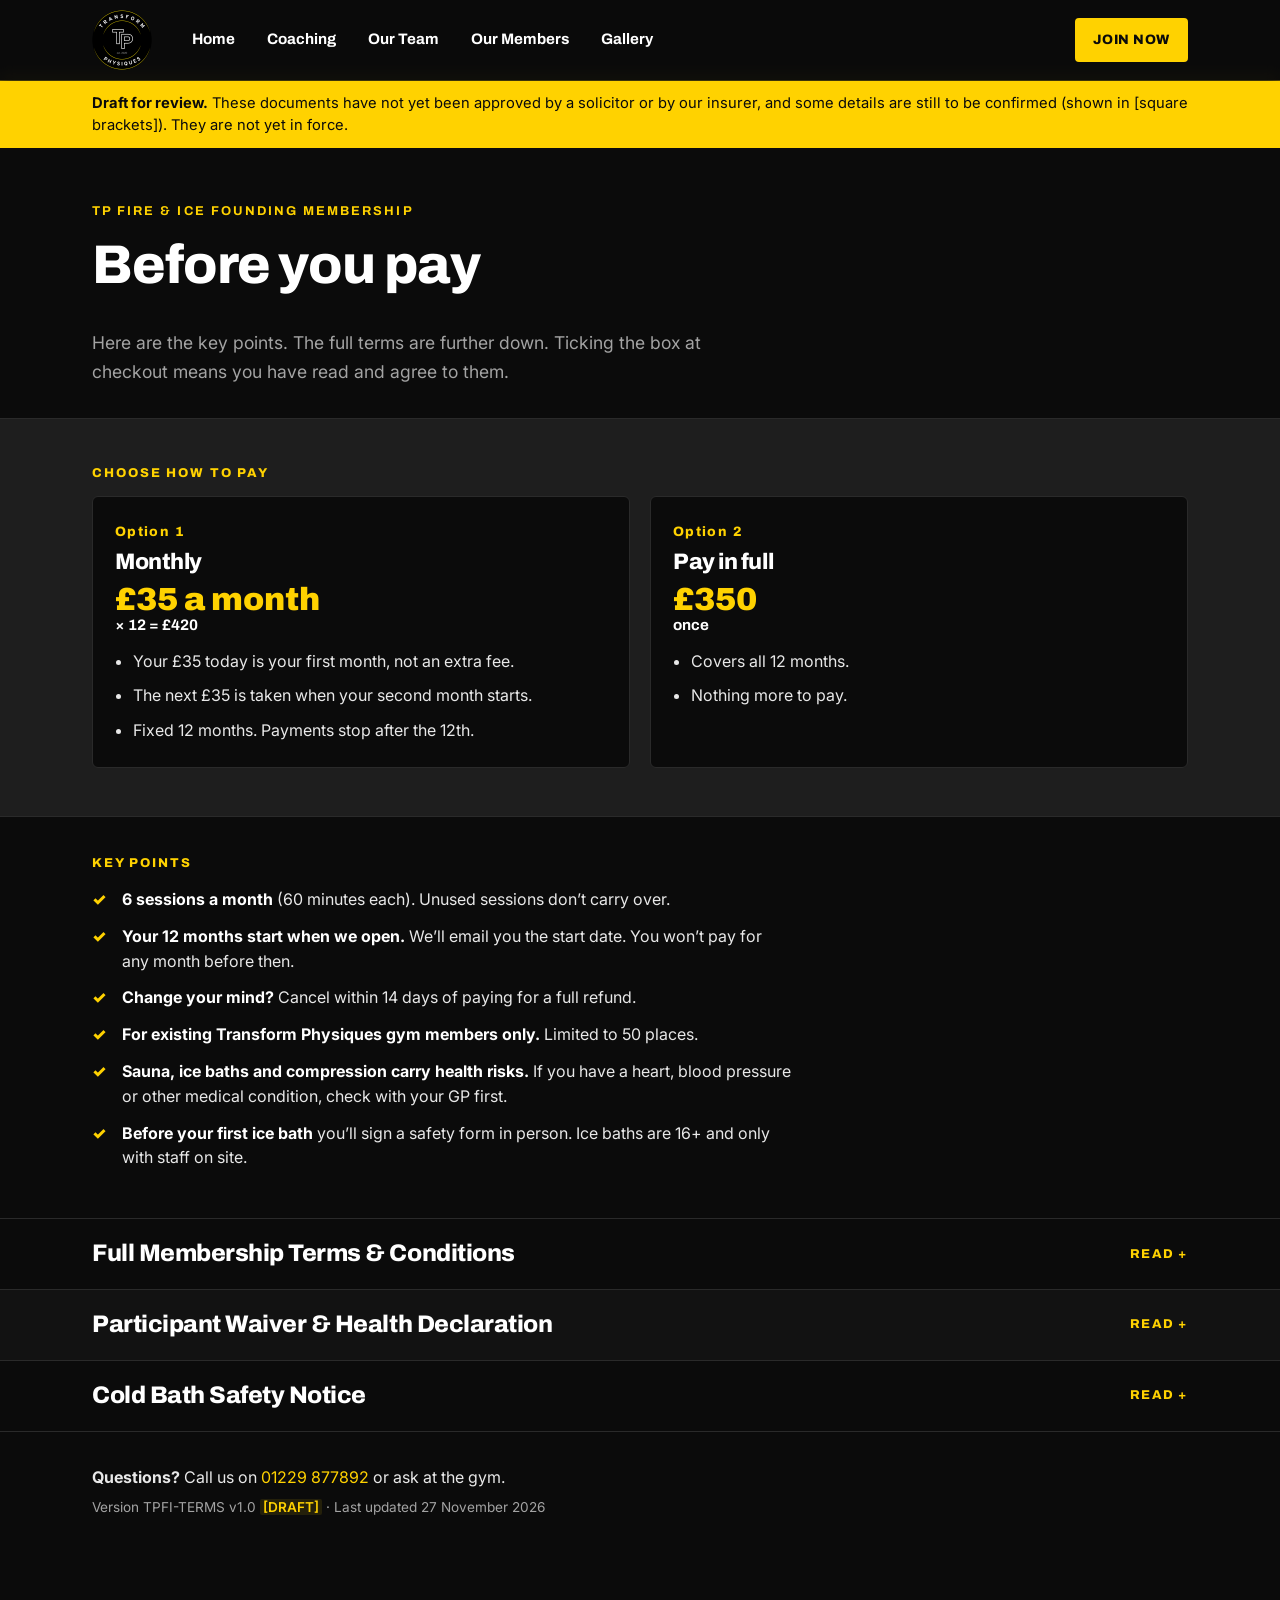
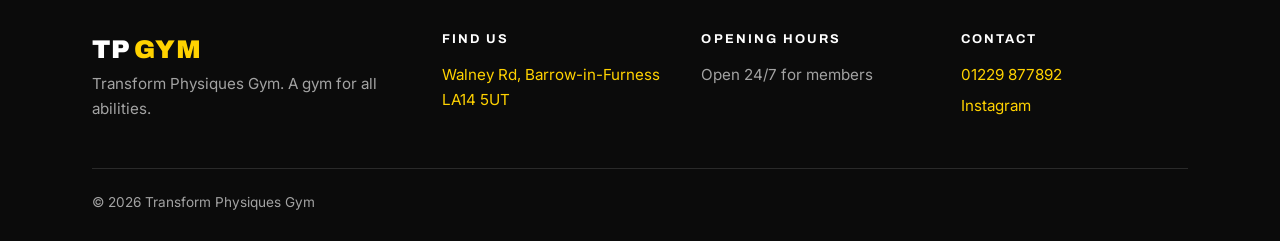
==== commit 58732680: "Simplify Fire & Ice terms page: key points first, full terms fold away" ====
--- a/fire-and-ice-terms.html
+++ b/fire-and-ice-terms.html
@@ -20,6 +20,84 @@
 
   <link rel="stylesheet" href="css/styles.css">
   <link rel="stylesheet" href="css/terms.css">
+  <style>
+/* =========================================================
+   Simplified layout (key points + fold-away full documents)
+   ========================================================= */
+
+/* Internal review notes are for the owner, not customers */
+.review-note { display: none !important; }
+
+.terms-intro h1 { max-width: none; }
+
+.terms-keypoints { padding: 40px 0 48px; }
+.key-points {
+  list-style: none;
+  margin: 0;
+  padding: 0;
+  display: grid;
+  gap: 12px;
+  max-width: 70ch;
+}
+.key-points li {
+  position: relative;
+  padding-left: 30px;
+  line-height: 1.55;
+}
+.key-points li::before {
+  content: "✓";
+  position: absolute;
+  left: 0;
+  top: 0;
+  color: var(--yellow);
+  font-weight: 900;
+}
+.key-points strong { color: var(--white); }
+
+/* Full documents fold away until tapped */
+.terms-doc { padding: 0; }
+.terms-fold > summary {
+  list-style: none;
+  cursor: pointer;
+  display: flex;
+  align-items: center;
+  justify-content: space-between;
+  gap: 16px;
+  padding: 22px 0;
+}
+.terms-fold > summary::-webkit-details-marker { display: none; }
+.terms-fold > summary h2 {
+  font-size: clamp(1.15rem, 3.5vw, 1.5rem);
+  margin: 0;
+}
+.fold-hint {
+  flex-shrink: 0;
+  font-family: var(--font-head);
+  font-weight: 800;
+  font-size: 0.8rem;
+  letter-spacing: 0.12em;
+  text-transform: uppercase;
+  color: var(--yellow);
+}
+.fold-hint::after { content: " +"; }
+.terms-fold[open] .fold-hint::after { content: " −"; }
+.terms-fold[open] { padding-bottom: 40px; }
+.terms-fold > summary:hover h2 { color: var(--yellow); }
+
+.terms-contact {
+  padding: 32px 0 48px;
+  border-top: 1px solid var(--charcoal-2);
+}
+.terms-contact p { margin: 0 0 6px; }
+
+@media print {
+  .fold-hint { display: none; }
+  .terms-fold > summary { padding: 0 0 12px; }
+}
+
+.terms-doc > .container { max-width: var(--max); }
+.terms-fold > *:not(summary) { max-width: var(--doc-max); }
+  </style>
 </head>
 <!--
   ✏️ DOCUMENT STATUS
@@ -67,79 +145,52 @@
     <!-- ===== INTRO ===== -->
     <section class="page-intro terms-intro">
       <div class="container">
-        <span class="eyebrow">TP Fire &amp; Ice</span>
-        <h1>Membership Terms, Conditions &amp; Participant Agreement</h1>
-        <p>Please read all three documents on this page before you buy a TP Fire &amp; Ice founding membership. Ticking the box at checkout confirms that you have read, understood and agree to them.</p>
-
-        <dl class="doc-meta">
-          <div><dt>Document set</dt><dd>TPFI-TERMS</dd></div>
-          <div><dt>Version</dt><dd>1.0 <span class="ph">[DRAFT]</span></dd></div>
-          <div><dt>Effective date</dt><dd><span class="ph">[EFFECTIVE DATE: set on approval]</span></dd></div>
-          <div><dt>Last updated</dt><dd>27 November 2026</dd></div>
-        </dl>
+        <span class="eyebrow">TP Fire &amp; Ice founding membership</span>
+        <h1>Before you pay</h1>
+        <p>Here are the key points. The full terms are further down. Ticking the box at checkout means you have read and agree to them.</p>
       </div>
     </section>
 
-    <!-- ===== CONTENTS ===== -->
-    <section class="terms-contents" aria-labelledby="contents-title">
-      <div class="container">
-        <h2 id="contents-title" class="contents-title">Contents</h2>
-        <ol class="doc-cards">
-          <li>
-            <a class="doc-card" href="#membership-terms">
-              <span class="doc-num">Document 1</span>
-              <span class="doc-name">Membership Terms &amp; Conditions</span>
-              <span class="doc-desc">What you're buying, what you pay and when, session credits, bookings and cancellation.</span>
-            </a>
-          </li>
-          <li>
-            <a class="doc-card" href="#participant-waiver">
-              <span class="doc-num">Document 2</span>
-              <span class="doc-name">Participant Waiver &amp; Health Declaration</span>
-              <span class="doc-desc">The risks of heat, cold and compression therapy, and your health declaration.</span>
-            </a>
-          </li>
-          <li>
-            <a class="doc-card" href="#cold-bath-notice">
-              <span class="doc-num">Document 3</span>
-              <span class="doc-name">Cold Bath Safety Notice</span>
-              <span class="doc-desc">Who must not use the cold baths. You'll sign and date this in person before your first cold bath session.</span>
-            </a>
-          </li>
-        </ol>
-        <p class="contents-extra">Also on this page: <a href="#at-a-glance">Payments at a glance</a> · <a href="#acceptance">How you accept and what we record</a> · <a href="#version-history">Version history</a> · <a href="#contact">Contact us</a></p>
-      </div>
-    </section>
-
-    <!-- ===== AT A GLANCE ===== -->
+    <!-- ===== PAYMENT OPTIONS ===== -->
     <section class="terms-glance" id="at-a-glance" aria-labelledby="glance-title">
       <div class="container">
-        <h2 id="glance-title" class="glance-title">Payments at a glance</h2>
+        <h2 id="glance-title" class="glance-title">Choose how to pay</h2>
         <div class="glance-grid">
           <article class="glance-card">
             <span class="usp-num">Option 1</span>
-            <h3>Monthly payment</h3>
-            <p class="glance-price">12 × £35 <span>= £420 in total</span></p>
+            <h3>Monthly</h3>
+            <p class="glance-price">£35 a month <span>× 12 = £420</span></p>
             <ul>
-              <li>£35 at checkout <strong>pays for your first membership month</strong>. It is not a joining fee or an extra deposit.</li>
-              <li>The other 11 payments of £35 start when your <strong>second</strong> membership month begins, then continue monthly.</li>
-              <li>No second payment is taken during your first membership month.</li>
-              <li>Six 60-minute session credits each membership month.</li>
-              <li>Fixed 12-month agreement. It ends after the 12th payment; it is not a rolling subscription.</li>
+              <li>Your £35 today is your first month, not an extra fee.</li>
+              <li>The next £35 is taken when your second month starts.</li>
+              <li>Fixed 12 months. Payments stop after the 12th.</li>
             </ul>
           </article>
           <article class="glance-card">
             <span class="usp-num">Option 2</span>
             <h3>Pay in full</h3>
-            <p class="glance-price">£350 <span>once, for 12 months</span></p>
+            <p class="glance-price">£350 <span>once</span></p>
             <ul>
-              <li>One payment of £350 at checkout covers your whole 12-month membership.</li>
-              <li>No further membership payments.</li>
-              <li>Six 60-minute session credits each membership month (72 over the year).</li>
+              <li>Covers all 12 months.</li>
+              <li>Nothing more to pay.</li>
             </ul>
           </article>
         </div>
-        <p class="glance-note">Your 12 membership months only start when the facility opens and we confirm your membership start date. We will not charge you for any month before the facility is available to you.</p>
+      </div>
+    </section>
+
+    <!-- ===== KEY POINTS ===== -->
+    <section class="terms-keypoints" aria-labelledby="keypoints-title">
+      <div class="container">
+        <h2 id="keypoints-title" class="glance-title">Key points</h2>
+        <ul class="key-points">
+          <li><strong>6 sessions a month</strong> (60 minutes each). Unused sessions don&rsquo;t carry over.</li>
+          <li><strong>Your 12 months start when we open.</strong> We&rsquo;ll email you the start date. You won&rsquo;t pay for any month before then.</li>
+          <li><strong>Change your mind?</strong> Cancel within 14 days of paying for a full refund.</li>
+          <li><strong>For existing Transform Physiques gym members only.</strong> Limited to 50 places.</li>
+          <li><strong>Sauna, ice baths and compression carry health risks.</strong> If you have a heart, blood pressure or other medical condition, check with your GP first.</li>
+          <li><strong>Before your first ice bath</strong> you&rsquo;ll sign a safety form in person. Ice baths are 16+ and only with staff on site.</li>
+        </ul>
       </div>
     </section>
 
@@ -148,35 +199,12 @@
          ========================================================= -->
     <article class="terms-doc" id="membership-terms" aria-labelledby="doc1-title">
       <div class="container">
+        <details class="terms-fold">
+          <summary><h2 id="doc1-title">Full Membership Terms &amp; Conditions</h2><span class="fold-hint">Read</span></summary>
         <header class="doc-head">
-          <span class="doc-num">Document 1 of 3</span>
-          <h2 id="doc1-title">Membership Terms &amp; Conditions</h2>
           <p class="doc-ref">TPFI-TERMS v1.0 <span class="ph">[DRAFT]</span> · TP Fire &amp; Ice Founding Membership</p>
         </header>
 
-        <nav class="doc-toc" aria-label="Sections in Document 1">
-          <ol>
-            <li><a href="#t1">About these terms</a></li>
-            <li><a href="#t2">Who can join: the founding offer</a></li>
-            <li><a href="#t3">Membership options</a></li>
-            <li><a href="#t4">Monthly option: how your payments work</a></li>
-            <li><a href="#t5">Pay-in-full option</a></li>
-            <li><a href="#t6">Before the facility opens</a></li>
-            <li><a href="#t7">Your 14-day right to cancel</a></li>
-            <li><a href="#t8">Session credits and bookings</a></li>
-            <li><a href="#t9">Cancelling or missing a booked session</a></li>
-            <li><a href="#t10">Authority to collect future payments</a></li>
-            <li><a href="#t11">Failed, overdue and disputed payments</a></li>
-            <li><a href="#t12">Ending your membership early</a></li>
-            <li><a href="#t13">Facility rules and conduct</a></li>
-            <li><a href="#t14">Suspension and termination by us</a></li>
-            <li><a href="#t15">Changes to the facility and how we operate</a></li>
-            <li><a href="#t16">Our responsibility to you</a></li>
-            <li><a href="#t17">Your personal information</a></li>
-            <li><a href="#t18">Changes to these terms</a></li>
-            <li><a href="#t19">Complaints and the law that applies</a></li>
-          </ol>
-        </nav>
 
         <!-- 1 -->
         <section class="clause" id="t1">
@@ -441,6 +469,7 @@
           <p>19.1 If you are unhappy with anything, please contact us first at <span class="ph">[CONTACT EMAIL]</span> or on <a href="tel:+441229877892">01229 877892</a>. We will respond within <span class="ph">[X working days]</span>.</p>
           <p>19.2 These terms are governed by the law of England and Wales. You can bring legal proceedings in the courts of England and Wales. If you live in Scotland or Northern Ireland, you can also bring proceedings in your local courts.</p>
         </section>
+        </details>
       </div>
     </article>
 
@@ -449,9 +478,9 @@
          ========================================================= -->
     <article class="terms-doc doc-alt" id="participant-waiver" aria-labelledby="doc2-title">
       <div class="container">
+        <details class="terms-fold">
+          <summary><h2 id="doc2-title">Participant Waiver &amp; Health Declaration</h2><span class="fold-hint">Read</span></summary>
         <header class="doc-head">
-          <span class="doc-num">Document 2 of 3</span>
-          <h2 id="doc2-title">Participant Waiver &amp; Health Declaration</h2>
           <p class="doc-ref">TPFI-TERMS v1.0 <span class="ph">[DRAFT]</span> · Applies to every TP Fire &amp; Ice session</p>
           <div class="doc-actions no-print">
             <button class="btn btn-outline" type="button" data-print="participant-waiver">Print this document</button>
@@ -551,6 +580,7 @@
             <div class="sig-row"><span>Document version</span><span class="sig-fixed">TPFI-TERMS v1.0</span></div>
           </div>
         </section>
+        </details>
       </div>
     </article>
 
@@ -562,9 +592,9 @@
          ========================================================= -->
     <article class="terms-doc" id="cold-bath-notice" aria-labelledby="doc3-title">
       <div class="container">
+        <details class="terms-fold">
+          <summary><h2 id="doc3-title">Cold Bath Safety Notice</h2><span class="fold-hint">Read</span></summary>
         <header class="doc-head">
-          <span class="doc-num">Document 3 of 3</span>
-          <h2 id="doc3-title">Cold Bath Safety Notice</h2>
           <p class="doc-ref">TPFI-TERMS v1.0 <span class="ph">[DRAFT]</span> · Reflects insurer condition NBS913: Cold Bath Therapy Condition</p>
           <div class="doc-actions no-print">
             <button class="btn btn-outline" type="button" data-print="cold-bath-notice" data-print-mode="sign">Print for signature</button>
@@ -651,72 +681,15 @@
             </div>
           </section>
         </div>
+        </details>
       </div>
     </article>
 
-    <!-- ===== ACCEPTANCE & RECORDS ===== -->
-    <section class="terms-doc doc-alt" id="acceptance" aria-labelledby="acceptance-title">
+    <!-- ===== CONTACT ===== -->
+    <section class="terms-contact" id="contact">
       <div class="container">
-        <header class="doc-head">
-          <span class="doc-num">How it works</span>
-          <h2 id="acceptance-title">How you accept, and what we record</h2>
-        </header>
-        <div class="steps">
-          <div class="step">
-            <span class="step-num">1</span>
-            <h3>At online checkout</h3>
-            <p>Before you can pay, you must tick a box confirming you have read and agree to all three documents on this page. If you choose the monthly option, the same box also confirms your authority for us to collect the remaining 11 payments of £35, starting from your second membership month.</p>
-            <p class="small">We record that you accepted, when, the version of these documents (TPFI-TERMS v1.0), and which option you bought.</p>
-          </div>
-          <div class="step">
-            <span class="step-num">2</span>
-            <h3>Before your first session</h3>
-            <p>You complete a short health questionnaire, held securely and separately from your payment details.</p>
-          </div>
-          <div class="step">
-            <span class="step-num">3</span>
-            <h3>Before your first cold bath</h3>
-            <p>A member of staff hands you the Cold Bath Safety Notice, shows you how to use the cold baths safely, and you sign and date the notice in person. We keep a copy for inspection. You cannot use the cold baths until this is done.</p>
-          </div>
-        </div>
-      </div>
-    </section>
-
-    <!-- ===== VERSION HISTORY ===== -->
-    <section class="terms-doc" id="version-history" aria-labelledby="versions-title">
-      <div class="container">
-        <header class="doc-head">
-          <span class="doc-num">Records</span>
-          <h2 id="versions-title">Version history</h2>
-        </header>
-        <div class="table-wrap">
-          <table class="terms-table">
-            <thead><tr><th scope="col">Version</th><th scope="col">Effective date</th><th scope="col">Summary of changes</th></tr></thead>
-            <tbody>
-              <tr><td>1.0 <span class="ph">[DRAFT]</span></td><td><span class="ph">[On approval]</span></td><td>First version: founding membership terms, participant waiver &amp; health declaration, Cold Bath Safety Notice (insurer condition NBS913).</td></tr>
-            </tbody>
-          </table>
-        </div>
-        <p class="small">Earlier versions remain available on request, so that the terms you accepted can always be checked.</p>
-      </div>
-    </section>
-
-    <!-- ===== CONTACT ===== -->
-    <section class="terms-doc doc-alt" id="contact" aria-labelledby="contact-title">
-      <div class="container">
-        <header class="doc-head">
-          <span class="doc-num">Questions?</span>
-          <h2 id="contact-title">Contact us</h2>
-        </header>
-        <dl class="defs contact-defs">
-          <dt>Business</dt><dd><span class="ph">[REGISTERED COMPANY NAME]</span>, trading as Transform Physiques Gym / TP Fire &amp; Ice</dd>
-          <dt>Company number</dt><dd><span class="ph">[COMPANY NUMBER]</span></dd>
-          <dt>Registered office</dt><dd><span class="ph">[REGISTERED OFFICE ADDRESS]</span></dd>
-          <dt>Gym address</dt><dd>Walney Rd, Barrow-in-Furness LA14 5UT</dd>
-          <dt>Phone</dt><dd><a href="tel:+441229877892">01229 877892</a></dd>
-          <dt>Email</dt><dd><span class="ph">[CONTACT EMAIL]</span></dd>
-        </dl>
-        <p class="back-top no-print"><a href="#main">Back to top ↑</a></p>
+        <p><strong>Questions?</strong> Call us on <a href="tel:+441229877892">01229 877892</a> or ask at the gym.</p>
+        <p class="small">Version TPFI-TERMS v1.0 <span class="ph">[DRAFT]</span> &middot; Last updated 27 November 2026</p>
       </div>
     </section>
 
@@ -754,5 +727,18 @@
 
   <script src="js/main.js"></script>
   <script src="js/terms.js"></script>
+  <script>
+    // Open the folded documents when printing, then put them back
+    (function () {
+      var folds = document.querySelectorAll(".terms-fold"), was = [];
+      window.addEventListener("beforeprint", function () {
+        was = Array.prototype.map.call(folds, function (d) { return d.open; });
+        folds.forEach(function (d) { d.open = true; });
+      });
+      window.addEventListener("afterprint", function () {
+        folds.forEach(function (d, i) { d.open = !!was[i]; });
+      });
+    })();
+  </script>
 </body>
 </html>
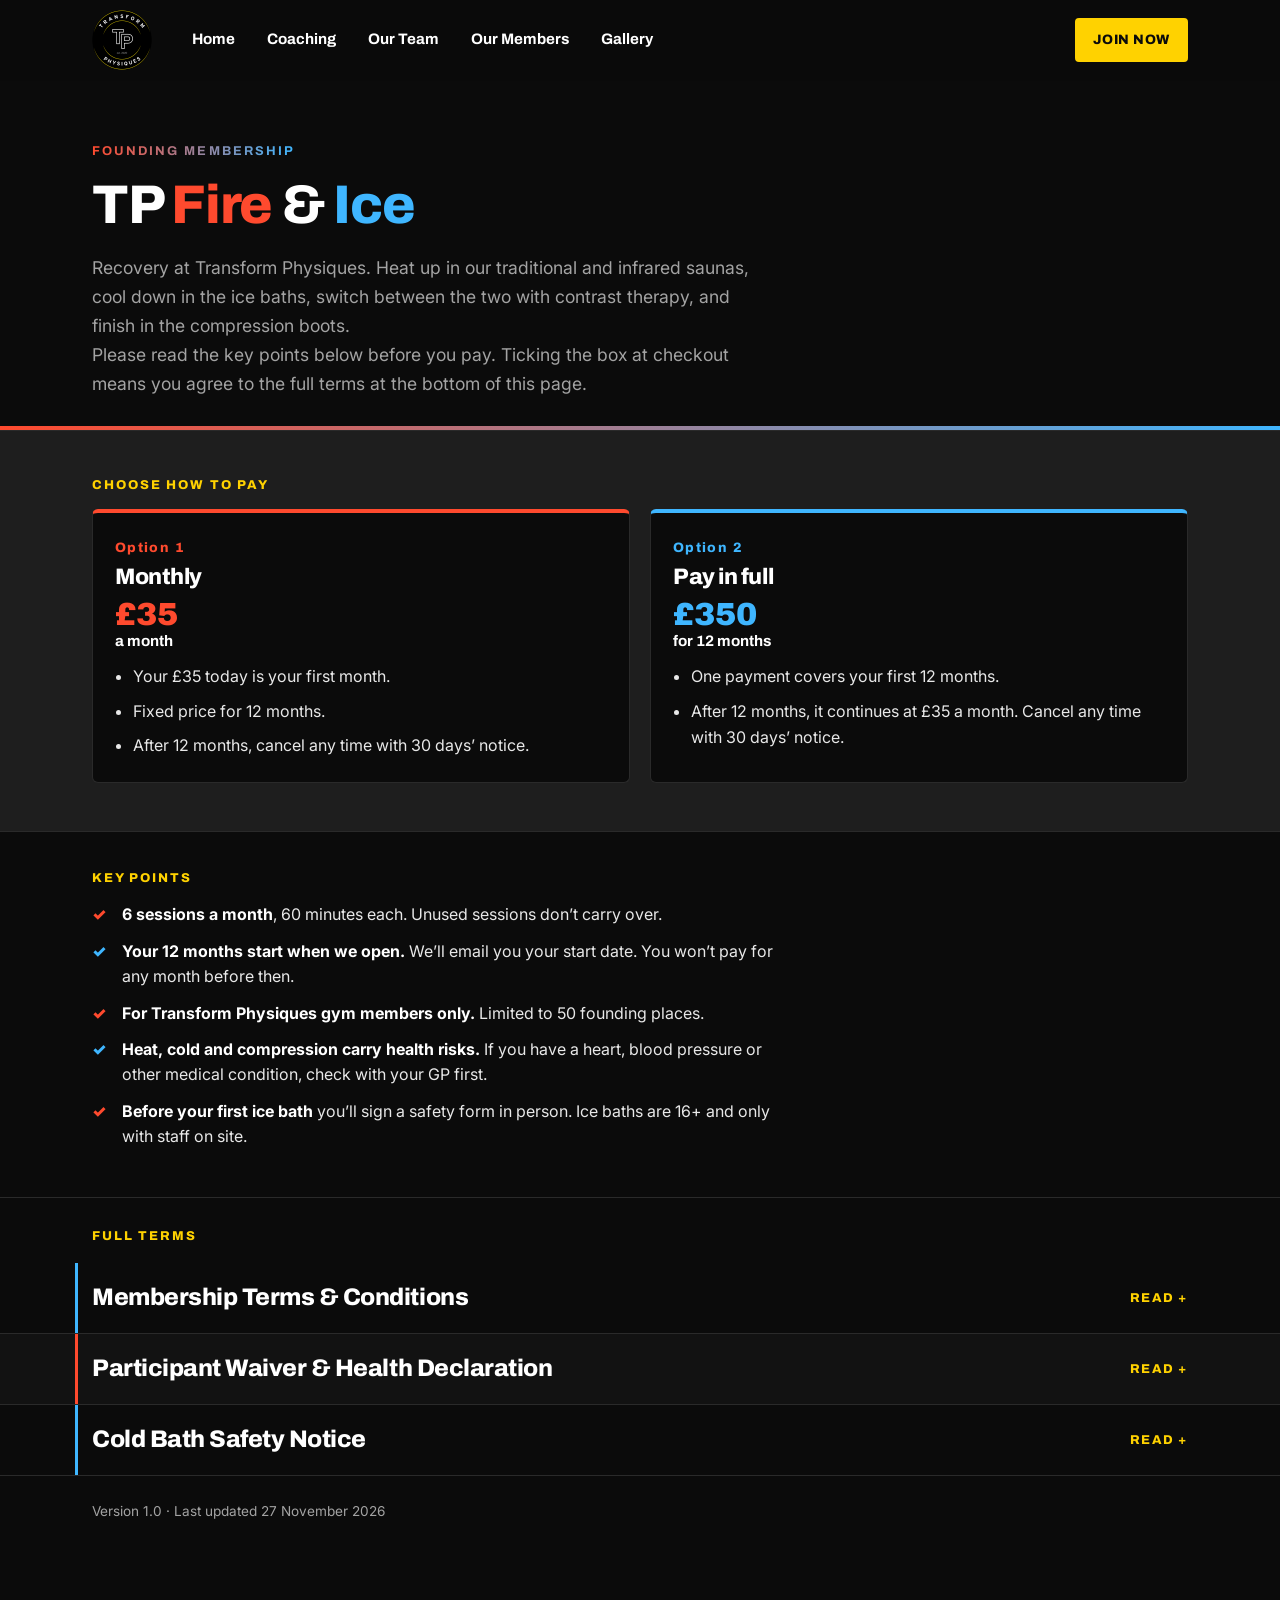
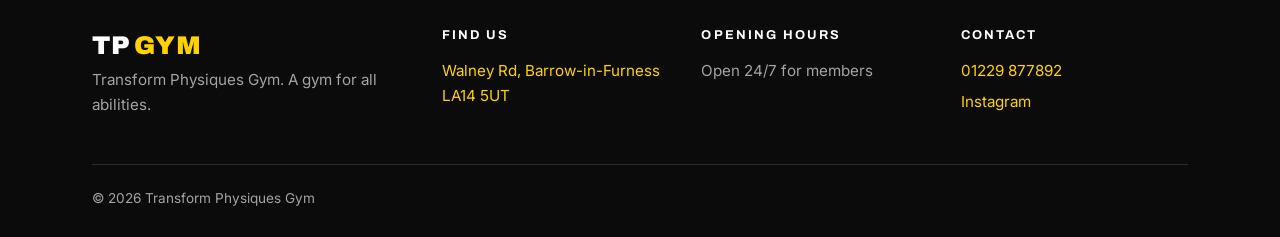
==== commit d5b899b8: "Finalise TP Fire & Ice terms page" ====
--- a/fire-and-ice-terms.html
+++ b/fire-and-ice-terms.html
@@ -6,10 +6,6 @@
   <title>TP Fire &amp; Ice – Membership Terms, Conditions &amp; Participant Agreement | Transform Physiques Gym</title>
   <meta name="description" content="TP Fire &amp; Ice founding membership terms and conditions, participant waiver and health declaration, and cold bath safety notice.">
   <meta name="theme-color" content="#0B0B0B">
-
-  <!-- ✏️ DRAFT: keep "noindex" while these documents are awaiting solicitor and insurer
-       review. Remove this line once version 1.0 is approved and published. -->
-  <meta name="robots" content="noindex">
 
   <link rel="icon" href="images/favicon-64.png" type="image/png">
   <link rel="apple-touch-icon" href="images/logo.png">
@@ -82,7 +78,6 @@
 .fold-hint::after { content: " +"; }
 .terms-fold[open] .fold-hint::after { content: " −"; }
 .terms-fold[open] { padding-bottom: 40px; }
-.terms-fold > summary:hover h2 { color: var(--yellow); }
 
 .terms-contact {
   padding: 32px 0 48px;
@@ -97,16 +92,43 @@
 
 .terms-doc > .container { max-width: var(--max); }
 .terms-fold > *:not(summary) { max-width: var(--doc-max); }
+
+/* Fire & Ice colours */
+.terms-page { --fire: #FF4A2E; --ice: #3FB6FF; }
+.fi-fire { color: var(--fire); }
+.fi-ice { color: var(--ice); }
+.fi-title { font-size: clamp(2.6rem, 9vw, 4.6rem); margin-bottom: 18px; }
+.fi-lead { color: var(--white); font-size: 1.12rem; max-width: 60ch; margin-bottom: 16px; }
+.terms-intro { position: relative; }
+.terms-intro::after {
+  content: ""; position: absolute; left: 0; right: 0; bottom: 0; height: 4px;
+  background: linear-gradient(90deg, var(--fire), var(--ice));
+}
+.terms-intro .eyebrow {
+  background: linear-gradient(90deg, var(--fire), var(--ice));
+  -webkit-background-clip: text; background-clip: text; color: transparent;
+}
+.card-fire { border-top: 4px solid var(--fire); }
+.card-ice { border-top: 4px solid var(--ice); }
+.card-fire .glance-price, .card-fire .usp-num { color: var(--fire); }
+.card-ice .glance-price, .card-ice .usp-num { color: var(--ice); }
+.key-points li:nth-child(odd)::before { color: var(--fire); }
+.key-points li:nth-child(even)::before { color: var(--ice); }
+.terms-docs-title { padding: 32px 0 4px; border-top: 1px solid var(--charcoal-2); }
+.terms-docs-title + .terms-doc { border-top: 0; }
+.terms-fold > summary h2 { transition: color .15s; }
+#membership-terms .terms-fold > summary:hover h2,
+#cold-bath-notice .terms-fold > summary:hover h2 { color: var(--ice); }
+#participant-waiver .terms-fold > summary:hover h2 { color: var(--fire); }
+.terms-fold > summary { border-left: 3px solid transparent; padding-left: 14px; margin-left: -17px; }
+#membership-terms .terms-fold > summary,
+#cold-bath-notice .terms-fold > summary { border-left-color: var(--ice); }
+#participant-waiver .terms-fold > summary { border-left-color: var(--fire); }
+.terms-contact { padding: 24px 0 40px; }
+@media print { .terms-intro::after { display: none; } }
   </style>
 </head>
-<!--
-  ✏️ DOCUMENT STATUS
-  data-doc-status="draft"  → shows the yellow "draft" banner and the "Review note" boxes.
-  data-doc-status="final"  → hides both. Only switch to "final" once the wording has been
-                             approved by your solicitor and (for the Cold Bath Safety Notice)
-                             your insurer, and every [PLACEHOLDER] has been filled in.
--->
-<body data-doc-status="draft">
+<body data-doc-status="final">
   <a class="skip-link" href="#main">Skip to content</a>
 
   <!-- ===== HEADER ===== -->
@@ -135,19 +157,13 @@
 
   <main id="main" class="terms-page">
 
-    <!-- ===== DRAFT BANNER (hidden when data-doc-status="final") ===== -->
-    <div class="draft-banner" role="note">
-      <div class="container">
-        <strong>Draft for review.</strong> These documents have not yet been approved by a solicitor or by our insurer, and some details are still to be confirmed (shown in [square brackets]). They are not yet in force.
-      </div>
-    </div>
-
     <!-- ===== INTRO ===== -->
     <section class="page-intro terms-intro">
       <div class="container">
-        <span class="eyebrow">TP Fire &amp; Ice founding membership</span>
-        <h1>Before you pay</h1>
-        <p>Here are the key points. The full terms are further down. Ticking the box at checkout means you have read and agree to them.</p>
+        <span class="eyebrow">Founding membership</span>
+        <h1 class="fi-title">TP <span class="fi-fire">Fire</span> &amp; <span class="fi-ice">Ice</span></h1>
+        <p class="fi-lead">Recovery at Transform Physiques. Heat up in our traditional and infrared saunas, cool down in the ice baths, switch between the two with contrast therapy, and finish in the compression boots.</p>
+        <p>Please read the key points below before you pay. Ticking the box at checkout means you agree to the full terms at the bottom of this page.</p>
       </div>
     </section>
 
@@ -156,23 +172,23 @@
       <div class="container">
         <h2 id="glance-title" class="glance-title">Choose how to pay</h2>
         <div class="glance-grid">
-          <article class="glance-card">
+          <article class="glance-card card-fire">
             <span class="usp-num">Option 1</span>
             <h3>Monthly</h3>
-            <p class="glance-price">£35 a month <span>× 12 = £420</span></p>
+            <p class="glance-price">£35 <span>a month</span></p>
             <ul>
-              <li>Your £35 today is your first month, not an extra fee.</li>
-              <li>The next £35 is taken when your second month starts.</li>
-              <li>Fixed 12 months. Payments stop after the 12th.</li>
+              <li>Your £35 today is your first month.</li>
+              <li>Fixed price for 12 months.</li>
+              <li>After 12 months, cancel any time with 30 days&rsquo; notice.</li>
             </ul>
           </article>
-          <article class="glance-card">
+          <article class="glance-card card-ice">
             <span class="usp-num">Option 2</span>
             <h3>Pay in full</h3>
-            <p class="glance-price">£350 <span>once</span></p>
+            <p class="glance-price">£350 <span>for 12 months</span></p>
             <ul>
-              <li>Covers all 12 months.</li>
-              <li>Nothing more to pay.</li>
+              <li>One payment covers your first 12 months.</li>
+              <li>After 12 months, it continues at £35 a month. Cancel any time with 30 days&rsquo; notice.</li>
             </ul>
           </article>
         </div>
@@ -184,14 +200,17 @@
       <div class="container">
         <h2 id="keypoints-title" class="glance-title">Key points</h2>
         <ul class="key-points">
-          <li><strong>6 sessions a month</strong> (60 minutes each). Unused sessions don&rsquo;t carry over.</li>
-          <li><strong>Your 12 months start when we open.</strong> We&rsquo;ll email you the start date. You won&rsquo;t pay for any month before then.</li>
-          <li><strong>Change your mind?</strong> Cancel within 14 days of paying for a full refund.</li>
-          <li><strong>For existing Transform Physiques gym members only.</strong> Limited to 50 places.</li>
-          <li><strong>Sauna, ice baths and compression carry health risks.</strong> If you have a heart, blood pressure or other medical condition, check with your GP first.</li>
+          <li><strong>6 sessions a month</strong>, 60 minutes each. Unused sessions don&rsquo;t carry over.</li>
+          <li><strong>Your 12 months start when we open.</strong> We&rsquo;ll email you your start date. You won&rsquo;t pay for any month before then.</li>
+          <li><strong>For Transform Physiques gym members only.</strong> Limited to 50 founding places.</li>
+          <li><strong>Heat, cold and compression carry health risks.</strong> If you have a heart, blood pressure or other medical condition, check with your GP first.</li>
           <li><strong>Before your first ice bath</strong> you&rsquo;ll sign a safety form in person. Ice baths are 16+ and only with staff on site.</li>
         </ul>
       </div>
+    </section>
+
+    <section class="terms-docs-title">
+      <div class="container"><h2 class="glance-title">Full terms</h2></div>
     </section>
 
     <!-- =========================================================
@@ -200,274 +219,83 @@
     <article class="terms-doc" id="membership-terms" aria-labelledby="doc1-title">
       <div class="container">
         <details class="terms-fold">
-          <summary><h2 id="doc1-title">Full Membership Terms &amp; Conditions</h2><span class="fold-hint">Read</span></summary>
-        <header class="doc-head">
-          <p class="doc-ref">TPFI-TERMS v1.0 <span class="ph">[DRAFT]</span> · TP Fire &amp; Ice Founding Membership</p>
-        </header>
-
-
-        <!-- 1 -->
+          <summary><h2 id="doc1-title">Membership Terms &amp; Conditions</h2><span class="fold-hint">Read</span></summary>
         <section class="clause" id="t1">
           <h3><span class="clause-num">1.</span> About these terms</h3>
-          <p>1.1 These terms form the agreement between you and <span class="ph">[REGISTERED COMPANY NAME]</span>, trading as Transform Physiques Gym and TP Fire &amp; Ice ("<strong>we</strong>", "<strong>us</strong>", "<strong>our</strong>"), company number <span class="ph">[COMPANY NUMBER]</span>, registered office <span class="ph">[REGISTERED OFFICE ADDRESS]</span>.</p>
-          <p>1.2 They apply to the TP Fire &amp; Ice Founding Membership, which gives access to our recovery facility at <span class="ph">[FACILITY ADDRESS: confirm]</span> (the "<strong>Facility</strong>"), including traditional sauna, infrared sauna, cold water immersion (ice/cold baths), contrast therapy and compression boots.</p>
-          <p>1.3 Your agreement is made up of all three documents on this page: these Membership Terms &amp; Conditions, the <a href="#participant-waiver">Participant Waiver &amp; Health Declaration</a> and the <a href="#cold-bath-notice">Cold Bath Safety Notice</a>. TP Fire &amp; Ice membership is separate from, and in addition to, your Transform Physiques gym membership.</p>
-          <p>1.4 In these terms:</p>
-          <dl class="defs">
-            <dt>Checkout Date</dt>
-            <dd>The date you complete payment at our online checkout.</dd>
-            <dt>Commencement Date</dt>
-            <dd>The date your 12-month membership starts. It is set once the Facility is open, and we will tell you the date in writing (by email) before it begins.</dd>
-            <dt>Membership Month</dt>
-            <dd>Each one-month period of your membership. Membership Month 1 starts on the Commencement Date; each later Membership Month starts on the same day of the following calendar month (or the last day of that month if it is shorter).</dd>
-            <dt>Monthly Billing Date</dt>
-            <dd>For the monthly option, the first day of each Membership Month from Membership Month 2 to Membership Month 12.</dd>
-            <dt>Session Credit</dt>
-            <dd>An entitlement to book and attend one 60-minute session at the Facility.</dd>
-          </dl>
-        </section>
-
-        <!-- 2 -->
+          <p>These terms are the agreement between you and TP Fire &amp; Ice, part of Transform Physiques Gym, Walney Rd, Barrow-in-Furness LA14 5UT ("we", "us"). They cover the TP Fire &amp; Ice Founding Membership: traditional sauna, infrared sauna, ice baths, contrast therapy and compression boots.</p>
+          <p>Your agreement is made up of these terms, the <a href="#participant-waiver">Participant Waiver &amp; Health Declaration</a> and the <a href="#cold-bath-notice">Cold Bath Safety Notice</a>. TP Fire &amp; Ice is separate from your gym membership.</p>
+        </section>
+
         <section class="clause" id="t2">
-          <h3><span class="clause-num">2.</span> Who can join: the founding offer</h3>
-          <p>2.1 The Black Friday Founding Membership is available only to existing members of Transform Physiques Gym. If we cannot confirm that you were a gym member when you bought it, we will cancel your founding membership and refund everything you paid in full.</p>
-          <p>2.2 It is limited to 50 founding memberships in total across both payment options. Once 50 have been sold, the offer closes. If a payment is accidentally accepted after the limit is reached, we will tell you and refund it in full.</p>
-          <p>2.3 You must be at least <span class="ph">[MINIMUM AGE: 18? see review note]</span> to buy a membership. Cold bath therapy is only available to people aged 16 and over (see Document 3).</p>
-          <aside class="review-note"><strong>Review note:</strong> Decide the minimum age for buying the membership. Under-18s have limited capacity to enter binding contracts, so 18+ is the simplest choice; if 16 and 17-year-olds are allowed, a parent or guardian should sign. The insurer requires 16+ for cold bath therapy.</aside>
-          <p>2.4 Your membership is personal to you. It cannot be transferred, shared or sold to anyone else.</p>
-        </section>
-
-        <!-- 3 -->
+          <h3><span class="clause-num">2.</span> Who can join</h3>
+          <p>The founding membership is for existing Transform Physiques gym members aged 18 or over, and is limited to 50 places. If we can&rsquo;t confirm you are a gym member, we will cancel it and refund you in full. Your membership is personal to you and can&rsquo;t be shared or transferred.</p>
+        </section>
+
         <section class="clause" id="t3">
-          <h3><span class="clause-num">3.</span> Membership options</h3>
-          <div class="table-wrap">
-            <table class="terms-table">
-              <thead>
-                <tr><th scope="col"></th><th scope="col">Option 1: Monthly payment</th><th scope="col">Option 2: Pay in full</th></tr>
-              </thead>
-              <tbody>
-                <tr><th scope="row">Paid at checkout</th><td>£35 (pays for Membership Month 1)</td><td>£350 (pays for all 12 Membership Months)</td></tr>
-                <tr><th scope="row">Further payments</th><td>11 × £35, one at the start of each of Membership Months 2 to 12</td><td>None</td></tr>
-                <tr><th scope="row">Total cost</th><td>£420</td><td>£350</td></tr>
-                <tr><th scope="row">Term</th><td>12 Membership Months (fixed)</td><td>12 Membership Months</td></tr>
-                <tr><th scope="row">Session Credits</th><td>6 per Membership Month (72 in total)</td><td>6 per Membership Month (72 in total)</td></tr>
-              </tbody>
-            </table>
-          </div>
-          <p>3.1 Both options give exactly the same session entitlement. The only difference is how and when you pay.</p>
-          <p>3.2 All prices include VAT where applicable. <span class="ph">[Confirm VAT position]</span></p>
-        </section>
-
-        <!-- 4 -->
+          <h3><span class="clause-num">3.</span> Price and payment</h3>
+          <p><strong>Monthly:</strong> £35 a month. The £35 you pay at checkout is your first month. The next £35 is taken at the start of your second month, then monthly.</p>
+          <p><strong>Pay in full:</strong> £350 at checkout covers your first 12 months.</p>
+          <p>Your card details are saved securely by our payment provider, Stripe. By ticking the box at checkout you authorise us to take your future payments from that card. We never see your full card number.</p>
+        </section>
+
         <section class="clause" id="t4">
-          <h3><span class="clause-num">4.</span> Monthly option: how your payments work</h3>
-          <div class="key-box">
-            <p class="key-title">Your £35 at checkout pays for your first month</p>
-            <p>The £35 you pay at checkout is the payment for <strong>Membership Month 1</strong>. It is <strong>not</strong> a joining fee, <strong>not</strong> a deposit on top of the membership price, and <strong>not</strong> an extra payment in addition to your 12 monthly payments. It is the first of your 12 payments.</p>
-          </div>
-          <p>4.1 You make 12 payments of £35, £420 in total:</p>
-          <div class="table-wrap">
-            <table class="terms-table schedule-table">
-              <thead>
-                <tr><th scope="col">Membership month</th><th scope="col">Payment</th><th scope="col">When it is taken</th><th scope="col">What it covers</th></tr>
-              </thead>
-              <tbody>
-                <tr><td>Month 1</td><td>£35</td><td>At checkout</td><td>First month and six session credits</td></tr>
-                <tr><td>Month 2</td><td>£35</td><td>Start of Month 2</td><td>Second month and six session credits</td></tr>
-                <tr><td>Month 3</td><td>£35</td><td>Start of Month 3</td><td>Third month and six session credits</td></tr>
-                <tr><td>Month 4</td><td>£35</td><td>Start of Month 4</td><td>Fourth month and six session credits</td></tr>
-                <tr><td>Month 5</td><td>£35</td><td>Start of Month 5</td><td>Fifth month and six session credits</td></tr>
-                <tr><td>Month 6</td><td>£35</td><td>Start of Month 6</td><td>Sixth month and six session credits</td></tr>
-                <tr><td>Month 7</td><td>£35</td><td>Start of Month 7</td><td>Seventh month and six session credits</td></tr>
-                <tr><td>Month 8</td><td>£35</td><td>Start of Month 8</td><td>Eighth month and six session credits</td></tr>
-                <tr><td>Month 9</td><td>£35</td><td>Start of Month 9</td><td>Ninth month and six session credits</td></tr>
-                <tr><td>Month 10</td><td>£35</td><td>Start of Month 10</td><td>Tenth month and six session credits</td></tr>
-                <tr><td>Month 11</td><td>£35</td><td>Start of Month 11</td><td>Eleventh month and six session credits</td></tr>
-                <tr><td>Month 12</td><td>£35</td><td>Start of Month 12</td><td>Twelfth month and six session credits</td></tr>
-              </tbody>
-              <tfoot>
-                <tr><th scope="row">Total</th><td colspan="3"><strong>12 payments of £35 = £420</strong></td></tr>
-              </tfoot>
-            </table>
-          </div>
-          <p>4.2 <strong>Three different dates matter:</strong></p>
+          <h3><span class="clause-num">4.</span> Minimum term and cancelling</h3>
+          <p>Your membership has a fixed minimum term of 12 months. After 12 months it continues at £35 a month until you cancel. To cancel, give 30 days&rsquo; notice through the ClubRight app.</p>
+        </section>
+
+        <section class="clause" id="t5">
+          <h3><span class="clause-num">5.</span> When your membership starts</h3>
+          <p>Your 12 months start when TP Fire &amp; Ice opens. We will email you your start date at least 14 days before. You won&rsquo;t be charged for any month before then.</p>
+        </section>
+
+        <section class="clause" id="t6">
+          <h3><span class="clause-num">6.</span> Sessions and bookings</h3>
+          <p>You get six 60-minute sessions each month. Book them in advance through the ClubRight app; times depend on availability. Unused sessions don&rsquo;t carry over to the next month and have no cash value.</p>
+          <p>If you can&rsquo;t make a session, cancel at least 12 hours before and you keep it. Later cancellations and no-shows use up the session.</p>
+          <p>Ice baths are only available while a trained member of staff is on site, and once you have signed the Cold Bath Safety Notice.</p>
+        </section>
+
+        <section class="clause" id="t7">
+          <h3><span class="clause-num">7.</span> Missed payments</h3>
+          <p>If a payment fails, we will let you know and try again. If it is still unpaid after 7 days, we may pause your bookings until it is paid. Any missed payment is still owed.</p>
+        </section>
+
+        <section class="clause" id="t8">
+          <h3><span class="clause-num">8.</span> Facility rules</h3>
+          <p>To keep everyone safe and comfortable, you must:</p>
           <ul>
-            <li><strong>Checkout Date</strong>: when you pay the first £35. Because the Facility is not yet open, this will usually be before your membership starts.</li>
-            <li><strong>Commencement Date</strong>: when Membership Month 1 starts, once the Facility is open. Your £35 from checkout pays for this month.</li>
-            <li><strong>Monthly Billing Date</strong>: the start of each Membership Month from Month 2 onwards. This is when each of the remaining 11 payments is taken.</li>
+            <li>follow staff instructions and all safety signs;</li>
+            <li>use the saunas, ice baths and compression boots only as you have been shown;</li>
+            <li>never use an ice bath alone or without trained staff on site;</li>
+            <li>shower first, wear clean swimwear and sit on your own towel in the saunas;</li>
+            <li>not take part after drinking alcohol or taking drugs;</li>
+            <li>respect other users, and not photograph or film them without permission;</li>
+            <li>tell staff about any health condition or medication that could affect your safety.</li>
           </ul>
-          <p>4.3 <strong>No second payment is taken during Membership Month 1.</strong> Your second payment is not due until Membership Month 2 begins.</p>
-          <div class="example-box">
-            <p class="key-title">Example</p>
-            <p>You buy your membership on Black Friday and pay £35. The Facility opens later, and we confirm your Commencement Date as 1 March.</p>
-            <ul>
-              <li>The £35 you paid at checkout pays for March (Membership Month 1).</li>
-              <li>Nothing more is taken in March.</li>
-              <li>Your next £35 is taken on 1 April, when Membership Month 2 begins.</li>
-              <li>Further payments of £35 are taken on 1 May, 1 June and so on, with the final (12th) payment on 1 February the following year, covering Membership Month 12.</li>
-              <li>Your membership ends at the end of February the following year. No more payments are taken.</li>
-            </ul>
-            <p class="small">The dates above are only an example. We have not yet set an opening date.</p>
-          </div>
-          <p>4.4 This is a fixed 12-month agreement with a total commitment of £420. It is not an open-ended subscription: payments stop automatically after the 12th payment, and your membership ends at the end of Membership Month 12 unless you choose to renew on terms we offer at that time.</p>
-          <p>4.5 Your commitment to pay the full £420 is subject to your statutory rights (section 7), the opening provisions (section 6) and the early-ending provisions (section 12).</p>
-        </section>
-
-        <!-- 5 -->
-        <section class="clause" id="t5">
-          <h3><span class="clause-num">5.</span> Pay-in-full option</h3>
-          <p>5.1 You pay £350 once, at checkout. This covers all 12 Membership Months of your membership, starting on the Commencement Date.</p>
-          <p>5.2 No further membership payments are due, and we do not set up any recurring payment for this option.</p>
-          <p>5.3 You receive six Session Credits in each of your 12 Membership Months (72 in total), on the same basis as the monthly option.</p>
-        </section>
-
-        <!-- 6 -->
-        <section class="clause" id="t6">
-          <h3><span class="clause-num">6.</span> Before the facility opens</h3>
-          <p>6.1 The Facility is not yet open, and we have not yet fixed an opening date. Your checkout payment secures your founding membership and pays for Membership Month 1 (monthly option) or your whole membership (pay-in-full option) once the Facility opens.</p>
-          <p>6.2 Your 12 Membership Months do not start until the Facility is open and we have told you your Commencement Date by email. We will give you at least <span class="ph">[X days]</span> notice of your Commencement Date.</p>
-          <p>6.3 We will not charge you for any Membership Month before the Facility is available to you, and no further monthly payments are taken before your Commencement Date.</p>
-          <p>6.4 Any opening date we mention before the Commencement Date is confirmed is our best estimate, not a guarantee. If the expected opening date changes, we will let you know by email as soon as reasonably possible.</p>
-          <p>6.5 <strong>Delays.</strong> If the Facility has not opened by <span class="ph">[LONG-STOP DATE]</span>, you may cancel your membership by telling us, and we will refund everything you have paid us for it, in full.</p>
-          <p>6.6 <strong>If the Facility does not open.</strong> If we decide not to open the Facility, or it does not open, we will tell you and refund everything you have paid us for the membership, in full.</p>
-          <p>6.7 We will make refunds under this section to your original payment method within 14 days of the cancellation.</p>
-          <aside class="review-note"><strong>Review note (solicitor):</strong> 6.2 notice period, 6.5 long-stop date and 6.7 refund timing need your decision. Taking payment months before a service starts, and what happens on delay, should be reviewed by a solicitor. The wording above is deliberately customer-friendly.</aside>
-        </section>
-
-        <!-- 7 -->
-        <section class="clause" id="t7">
-          <h3><span class="clause-num">7.</span> Your 14-day right to cancel</h3>
-          <p>7.1 Because you buy online, you have a legal right to cancel within 14 days of the Checkout Date without giving a reason (the "cancellation period"), under the Consumer Contracts (Information, Cancellation and Additional Charges) Regulations 2013.</p>
-          <p>7.2 To cancel, tell us clearly by email to <span class="ph">[CONTACT EMAIL]</span> or in writing to <span class="ph">[ADDRESS]</span>. You can use this wording if you like: "I wish to cancel my TP Fire &amp; Ice founding membership bought on [date]. Name: [name]. Email used at checkout: [email]."</p>
-          <p>7.3 If you cancel within the cancellation period, we will refund everything you have paid, to your original payment method, within 14 days of your telling us.</p>
-          <p>7.4 If you ask us to let you start using the Facility before the cancellation period ends and then cancel within it, we may deduct an amount proportionate to the service you have received up to the time you told us you were cancelling.</p>
-          <p>7.5 Nothing in these terms affects your legal rights as a consumer, including your rights under the Consumer Rights Act 2015.</p>
-        </section>
-
-        <!-- 8 -->
-        <section class="clause" id="t8">
-          <h3><span class="clause-num">8.</span> Session credits and bookings</h3>
-          <p>8.1 You receive six Session Credits at the start of each Membership Month. Each Session Credit gives you one 60-minute session at the Facility.</p>
-          <p>8.2 Sessions must be booked in advance through <span class="ph">[BOOKING SYSTEM: e.g. ClubRight app]</span>. Bookings are subject to availability, and we cannot guarantee any particular time slot.</p>
-          <p>8.3 Unused Session Credits expire at the end of the Membership Month they belong to. They cannot be carried over to a later month.</p>
-          <p>8.4 Session Credits have no cash value. They cannot be exchanged for money, refunded or transferred to another person.</p>
-          <p>8.5 You must follow the Facility's booking, hygiene and conduct rules (section 13), which we display at the Facility and may update from time to time.</p>
-          <p>8.6 Cold bath therapy is only available while a trained member of staff is on the premises and after you have signed the Cold Bath Safety Notice in person (Document 3).</p>
-        </section>
-
-        <!-- 9 -->
+          <p>Please don&rsquo;t bring valuables. We are not responsible for belongings left at the facility.</p>
+        </section>
+
         <section class="clause" id="t9">
-          <h3><span class="clause-num">9.</span> Cancelling or missing a booked session</h3>
-          <p>9.1 If you can no longer attend a booked session, please cancel it through the booking system as early as possible so someone else can use the slot.</p>
-          <p>9.2 If you cancel at least <span class="ph">[X hours]</span> before the session starts, your Session Credit is returned to you for use in the same Membership Month.</p>
-          <p>9.3 If you cancel later than that, or do not attend, <span class="ph">[CONSEQUENCE: e.g. the Session Credit is used]</span>.</p>
-          <aside class="review-note"><strong>Review note:</strong> The late-cancellation notice period and what happens to a credit on a late cancellation or no-show have not been agreed. Please decide. No penalty or fee has been included.</aside>
-        </section>
-
-        <!-- 10 -->
+          <h3><span class="clause-num">9.</span> If we end your membership</h3>
+          <p>We may suspend or end your membership for serious or repeated misconduct, such as abusive behaviour, misusing equipment, using an ice bath alone or giving false health information. If we do, no further payments are taken and the current month is not refunded.</p>
+          <p>If we end your membership for any other reason, we will refund any months you have paid for but not used.</p>
+        </section>
+
         <section class="clause" id="t10">
-          <h3><span class="clause-num">10.</span> Authority to collect future payments (monthly option)</h3>
-          <p>10.1 If you choose the monthly option, then by ticking the box at checkout you <strong>expressly authorise us</strong> to:</p>
-          <ul>
-            <li>securely save your payment card details with our payment provider, Stripe, for future use; and</li>
-            <li>use that card to collect the remaining 11 monthly payments of £35, one on each Monthly Billing Date from the start of Membership Month 2 to the start of Membership Month 12, without asking you again each time.</li>
-          </ul>
-          <p>10.2 We do not see or store your full card number. Card details are held by Stripe.</p>
-          <p>10.3 We will email you to confirm your Commencement Date and the date your second payment will be taken before any further payment is collected.</p>
-          <p>10.4 We will only collect the amounts and on the dates described in section 4. If we ever needed to take a different amount or on a different date, we would ask for your agreement first.</p>
-          <p>10.5 You can ask us to update the card we use at any time by contacting us. Withdrawing this payment authority does not on its own end your membership or your commitment to pay; see section 12.</p>
-          <aside class="review-note"><strong>Review note (solicitor):</strong> Confirm the future-payment authority wording, including whether customers should be able to withdraw it and pay another way.</aside>
-        </section>
-
-        <!-- 11 -->
+          <h3><span class="clause-num">10.</span> Changes and closures</h3>
+          <p>We may make reasonable changes to opening hours, session times or equipment. If we have to close for more than 7 days in a row, we will extend your membership by the time we were closed.</p>
+          <p>We may update these terms, for example to reflect the law or our insurer&rsquo;s requirements. We will tell you at least 30 days before any change that affects you.</p>
+        </section>
+
         <section class="clause" id="t11">
-          <h3><span class="clause-num">11.</span> Failed, overdue and disputed payments</h3>
-          <p>11.1 If a monthly payment fails, we will tell you by email. Our payment provider may retry the payment automatically over the following days.</p>
-          <p>11.2 Your bank may ask you to approve a payment (for example, through your banking app). If so, you will receive a secure link to complete it.</p>
-          <p>11.3 If a payment remains unpaid for <span class="ph">[X days]</span>, we may suspend your ability to book new sessions until the overdue amount is paid. Your membership period and Session Credit expiry dates are not extended during a suspension for non-payment.</p>
-          <p>11.4 Overdue amounts remain payable. We will try to resolve arrears with you directly before taking any other step. <span class="ph">[Any late-payment fee or debt-recovery step: none unless approved]</span></p>
-          <p>11.5 If you think a payment has been taken in error, please contact us first at <span class="ph">[CONTACT EMAIL]</span> so we can put it right quickly. This does not affect your right to raise a dispute with your card provider.</p>
-          <aside class="review-note"><strong>Review note:</strong> The arrears period before booking suspension, and whether any late fee or debt-recovery step applies, are not agreed. No fee is included.</aside>
-        </section>
-
-        <!-- 12 -->
+          <h3><span class="clause-num">11.</span> Your information</h3>
+          <p>We use your details to run your membership, take payments and manage bookings. Any health information you give us is kept securely, seen only by staff who need it, and used only to keep you safe. We keep a record of your acceptance of these terms and your signed Cold Bath Safety Notice, as our insurer requires.</p>
+        </section>
+
         <section class="clause" id="t12">
-          <h3><span class="clause-num">12.</span> Ending your membership early</h3>
-          <p>12.1 Apart from your 14-day cancellation right (section 7) and the opening provisions (section 6), your membership is a fixed 12-month agreement.</p>
-          <p>12.2 We will consider a request to end or freeze your membership early in genuine circumstances, such as serious illness or injury that stops you using the Facility (supported by medical evidence), or moving to live more than <span class="ph">[X miles]</span> away. <span class="ph">[Notice period, freeze rules and any refund on early ending: to be agreed]</span></p>
-          <p>12.3 If a medical professional advises you not to use heat, cold or compression therapy, please tell us so we can discuss your options.</p>
-          <aside class="review-note"><strong>Review note (solicitor):</strong> Early-termination and freeze rules have not been agreed and need a decision. Courts and the CMA have found gym contracts with no early exit in hardship cases unfair, so a fair exit route is strongly recommended.</aside>
-        </section>
-
-        <!-- 13 -->
-        <section class="clause" id="t13">
-          <h3><span class="clause-num">13.</span> Facility rules and conduct</h3>
-          <p>13.1 To keep everyone safe and comfortable, you must:</p>
-          <ul>
-            <li>follow all instructions given by our staff, and all safety signs and notices at the Facility;</li>
-            <li>only use the saunas, cold baths and compression boots in the way you have been shown, and within any time and temperature guidance given by staff;</li>
-            <li>never use a cold bath while alone at the premises, and only when a trained member of staff is present (see Document 3);</li>
-            <li>shower before using the saunas and cold baths, and wear clean, appropriate swimwear or clothing;</li>
-            <li>bring and use your own towel, and sit or lie on a towel in the saunas;</li>
-            <li>not use the Facility if you are under the influence of alcohol or drugs;</li>
-            <li>tell staff straight away about any hazard you notice, such as a wet floor, damaged equipment or an unusual water temperature;</li>
-            <li>respect other users' privacy, space and comfort, and keep noise to a reasonable level;</li>
-            <li>not take photos or videos of other users without their permission;</li>
-            <li>arrive on time and leave promptly at the end of your session; and</li>
-            <li>tell us about any health condition, medication or other factor that could affect your safety (see Document 2).</li>
-          </ul>
-          <p>13.2 You are responsible for your own belongings. <span class="ph">[Locker arrangements]</span></p>
-          <aside class="review-note"><strong>Review note:</strong> Check these rules against how the Facility will actually run (swimwear, towels, lockers, phones). Add or remove rules as needed.</aside>
-        </section>
-
-        <!-- 14 -->
-        <section class="clause" id="t14">
-          <h3><span class="clause-num">14.</span> Suspension and termination by us</h3>
-          <p>14.1 We may suspend your access straight away while we look into a serious safety concern, or if you seriously or repeatedly break these terms. Examples include violent, abusive or threatening behaviour, deliberately misusing equipment, using the cold baths alone, being under the influence of alcohol or drugs, or knowingly giving us false health information.</p>
-          <p>14.2 After investigating, we may end your membership by telling you in writing with our reasons. If we end your membership for a serious breach, <span class="ph">[what happens to payments made / remaining payments: to be agreed]</span>.</p>
-          <p>14.3 If we end your membership for any other reason not caused by you, we will refund any amount you have paid for Membership Months you have not yet received, and take no further payments.</p>
-          <aside class="review-note"><strong>Review note (solicitor):</strong> The financial consequences of termination for serious breach have not been agreed. Please decide; no penalty has been included.</aside>
-        </section>
-
-        <!-- 15 -->
-        <section class="clause" id="t15">
-          <h3><span class="clause-num">15.</span> Changes to the facility and how we operate</h3>
-          <p>15.1 We may make reasonable changes to how the Facility runs, such as opening hours, session times, booking arrangements or the equipment available, for operational, safety, maintenance or legal reasons. We will give you reasonable notice of significant changes where we can.</p>
-          <p>15.2 We may need to close all or part of the Facility at short notice for safety, maintenance, staffing or other reasons outside our control. If the Facility, or the saunas and cold baths as a whole, is closed for more than <span class="ph">[X consecutive days]</span>, we will <span class="ph">[extend your membership / give a proportionate refund / issue replacement credits: to be agreed]</span>.</p>
-          <p>15.3 If a change significantly reduces what you receive under your membership, you may end your membership and we will refund any amount paid for Membership Months not yet received.</p>
-        </section>
-
-        <!-- 16 -->
-        <section class="clause" id="t16">
-          <h3><span class="clause-num">16.</span> Our responsibility to you</h3>
-          <p>16.1 We will provide our services with reasonable care and skill.</p>
-          <p>16.2 Nothing in these terms or the other documents on this page limits or excludes our liability for death or personal injury caused by our negligence, for fraud or fraudulent misrepresentation, or for anything else that cannot be limited or excluded by law.</p>
-          <p>16.3 Subject to 16.2, we are not responsible for loss or damage that was not reasonably foreseeable, or that was caused by your failure to follow these terms, staff instructions or safety notices.</p>
-          <aside class="review-note"><strong>Review note (solicitor):</strong> Liability wording needs a solicitor's review, together with Document 2.</aside>
-        </section>
-
-        <!-- 17 -->
-        <section class="clause" id="t17">
-          <h3><span class="clause-num">17.</span> Your personal information</h3>
-          <p>17.1 We use your personal information to provide your membership, take payments, manage bookings and keep you safe, as described in our privacy notice <span class="ph">[PRIVACY NOTICE LINK]</span>.</p>
-          <p>17.2 Any health information you give us is treated as special category data. We use it only to assess whether you can take part safely, keep it secure with access limited to staff who need it, and keep it for no longer than <span class="ph">[RETENTION PERIOD]</span>. We do not store health information with our payment provider.</p>
-          <p>17.3 We keep a record of your acceptance of these terms (including the version accepted and when), and your signed Cold Bath Safety Notice, because our insurer requires copies to be kept for inspection.</p>
-          <aside class="review-note"><strong>Review note (solicitor / data protection):</strong> A privacy notice covering health data, its lawful basis and condition, the retention period and insurer access to records is needed before launch. Check whether ICO registration is in place.</aside>
-        </section>
-
-        <!-- 18 -->
-        <section class="clause" id="t18">
-          <h3><span class="clause-num">18.</span> Changes to these terms</h3>
-          <p>18.1 Every version of these documents has a version number and effective date, shown at the top of this page. The version you accepted at checkout continues to apply to your membership.</p>
-          <p>18.2 We may update these terms to reflect changes in the law, safety requirements or our insurer's conditions. We will tell you about any change that affects you at least <span class="ph">[X days]</span> before it takes effect. If a change is significantly to your disadvantage, you may end your membership and receive a refund for any Membership Months you have paid for but not yet received.</p>
-          <p>18.3 We keep a copy of every previous version so we can always show which terms applied when you joined.</p>
-        </section>
-
-        <!-- 19 -->
-        <section class="clause" id="t19">
-          <h3><span class="clause-num">19.</span> Complaints and the law that applies</h3>
-          <p>19.1 If you are unhappy with anything, please contact us first at <span class="ph">[CONTACT EMAIL]</span> or on <a href="tel:+441229877892">01229 877892</a>. We will respond within <span class="ph">[X working days]</span>.</p>
-          <p>19.2 These terms are governed by the law of England and Wales. You can bring legal proceedings in the courts of England and Wales. If you live in Scotland or Northern Ireland, you can also bring proceedings in your local courts.</p>
+          <h3><span class="clause-num">12.</span> Our responsibility</h3>
+          <p>We will run TP Fire &amp; Ice with reasonable care and skill. Nothing in these terms limits our liability for death or personal injury caused by our negligence, or anything else the law does not allow us to limit. Nothing in these terms affects your legal rights.</p>
+          <p>These terms are governed by the law of England and Wales.</p>
         </section>
         </details>
       </div>
@@ -481,7 +309,6 @@
         <details class="terms-fold">
           <summary><h2 id="doc2-title">Participant Waiver &amp; Health Declaration</h2><span class="fold-hint">Read</span></summary>
         <header class="doc-head">
-          <p class="doc-ref">TPFI-TERMS v1.0 <span class="ph">[DRAFT]</span> · Applies to every TP Fire &amp; Ice session</p>
           <div class="doc-actions no-print">
             <button class="btn btn-outline" type="button" data-print="participant-waiver">Print this document</button>
           </div>
@@ -546,7 +373,7 @@
 
         <section class="clause">
           <h3><span class="clause-num">5.</span> Health information</h3>
-          <p>Before your first session, we will ask you to complete a short health questionnaire in person or through a secure form, <strong>not</strong> at the online checkout. We use this information only to help keep you safe, and handle it as described in section 17 of Document 1.</p>
+          <p>Before your first session, we will ask you to complete a short health questionnaire in person or through a secure form, <strong>not</strong> at the online checkout. We use this information only to help keep you safe, and handle it as described in section 11 of the Membership Terms.</p>
           <p>You must not knowingly hide or give false information about any health condition, medication or other factor that could affect whether you can take part safely.</p>
         </section>
 
@@ -595,7 +422,6 @@
         <details class="terms-fold">
           <summary><h2 id="doc3-title">Cold Bath Safety Notice</h2><span class="fold-hint">Read</span></summary>
         <header class="doc-head">
-          <p class="doc-ref">TPFI-TERMS v1.0 <span class="ph">[DRAFT]</span> · Reflects insurer condition NBS913: Cold Bath Therapy Condition</p>
           <div class="doc-actions no-print">
             <button class="btn btn-outline" type="button" data-print="cold-bath-notice" data-print-mode="sign">Print for signature</button>
             <button class="btn btn-outline" type="button" data-print="cold-bath-notice" data-print-mode="display">Print for display</button>
@@ -685,11 +511,9 @@
       </div>
     </article>
 
-    <!-- ===== CONTACT ===== -->
-    <section class="terms-contact" id="contact">
-      <div class="container">
-        <p><strong>Questions?</strong> Call us on <a href="tel:+441229877892">01229 877892</a> or ask at the gym.</p>
-        <p class="small">Version TPFI-TERMS v1.0 <span class="ph">[DRAFT]</span> &middot; Last updated 27 November 2026</p>
+    <section class="terms-contact">
+      <div class="container">
+        <p class="small">Version 1.0 &middot; Last updated 27 November 2026</p>
       </div>
     </section>
 
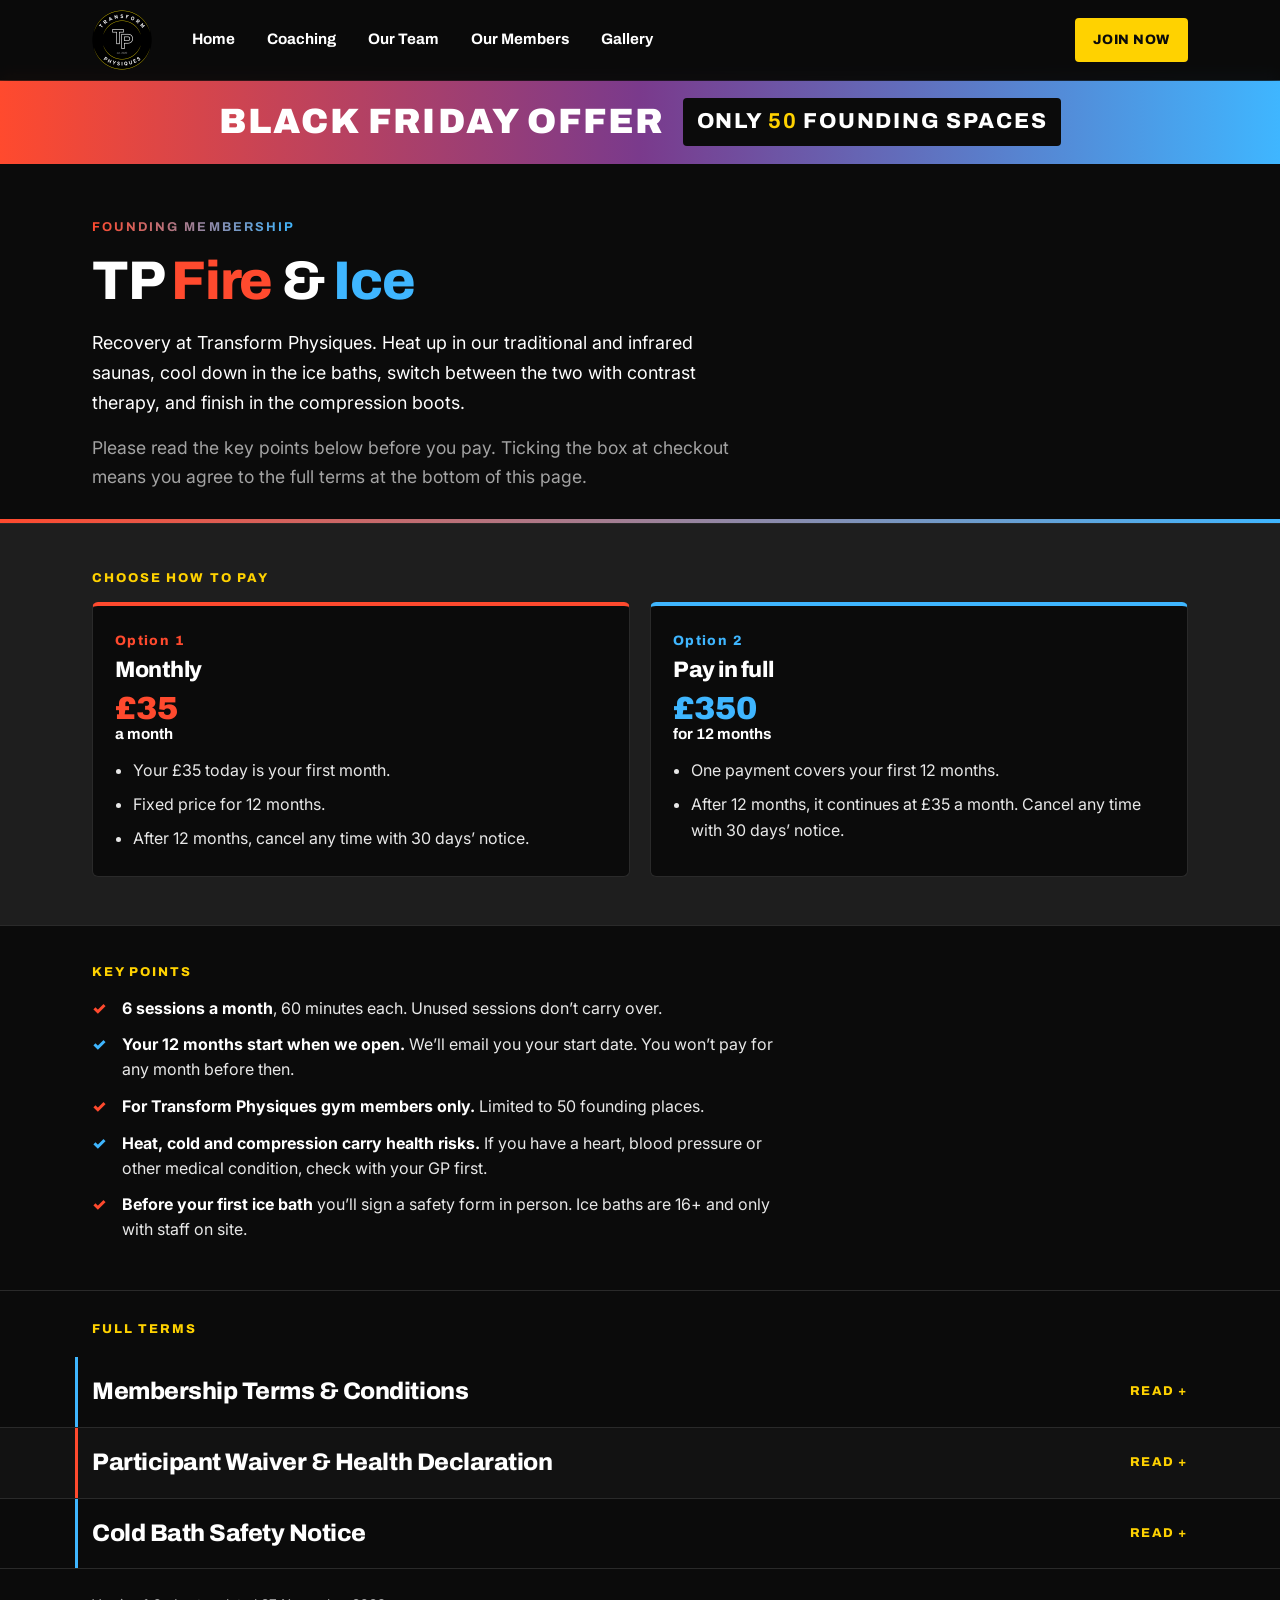
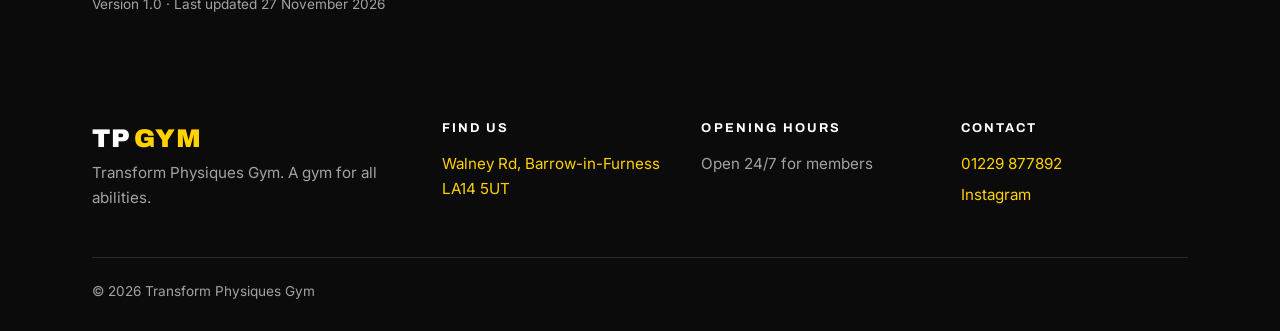
==== commit 5ccdb4b7: "Add Black Friday banner to Fire & Ice page" ====
--- a/fire-and-ice-terms.html
+++ b/fire-and-ice-terms.html
@@ -98,7 +98,7 @@
 .fi-fire { color: var(--fire); }
 .fi-ice { color: var(--ice); }
 .fi-title { font-size: clamp(2.6rem, 9vw, 4.6rem); margin-bottom: 18px; }
-.fi-lead { color: var(--white); font-size: 1.12rem; max-width: 60ch; margin-bottom: 16px; }
+.terms-intro .fi-lead { color: var(--white); font-size: 1.12rem; max-width: 60ch; margin-bottom: 16px; }
 .terms-intro { position: relative; }
 .terms-intro::after {
   content: ""; position: absolute; left: 0; right: 0; bottom: 0; height: 4px;
@@ -126,6 +126,28 @@
 #participant-waiver .terms-fold > summary { border-left-color: var(--fire); }
 .terms-contact { padding: 24px 0 40px; }
 @media print { .terms-intro::after { display: none; } }
+
+/* Black Friday banner */
+.bf-banner {
+  margin-top: var(--header-h);
+  background: linear-gradient(90deg, var(--fire), #7a3a8c 50%, var(--ice));
+  color: var(--white);
+  text-align: center;
+  padding: 18px 0;
+}
+.bf-banner .container { display: flex; flex-wrap: wrap; align-items: center; justify-content: center; gap: 6px 18px; }
+.bf-tag {
+  font-family: var(--font-head); font-weight: 900; text-transform: uppercase;
+  letter-spacing: 0.06em; font-size: clamp(1.4rem, 4.5vw, 2.2rem); line-height: 1.1;
+}
+.bf-text {
+  font-family: var(--font-head); font-weight: 800; text-transform: uppercase;
+  letter-spacing: 0.08em; font-size: clamp(1rem, 3vw, 1.35rem);
+  background: var(--black); padding: 6px 14px; border-radius: 4px;
+}
+.bf-text strong { color: var(--yellow); }
+.bf-banner + .terms-intro { padding-top: 48px; }
+@media print { .bf-banner { display: none; } }
   </style>
 </head>
 <body data-doc-status="final">
@@ -156,6 +178,14 @@
   </header>
 
   <main id="main" class="terms-page">
+
+    <!-- ===== BLACK FRIDAY BANNER ===== -->
+    <div class="bf-banner" role="note">
+      <div class="container">
+        <span class="bf-tag">Black Friday offer</span>
+        <span class="bf-text">Only <strong>50</strong> founding spaces</span>
+      </div>
+    </div>
 
     <!-- ===== INTRO ===== -->
     <section class="page-intro terms-intro">
